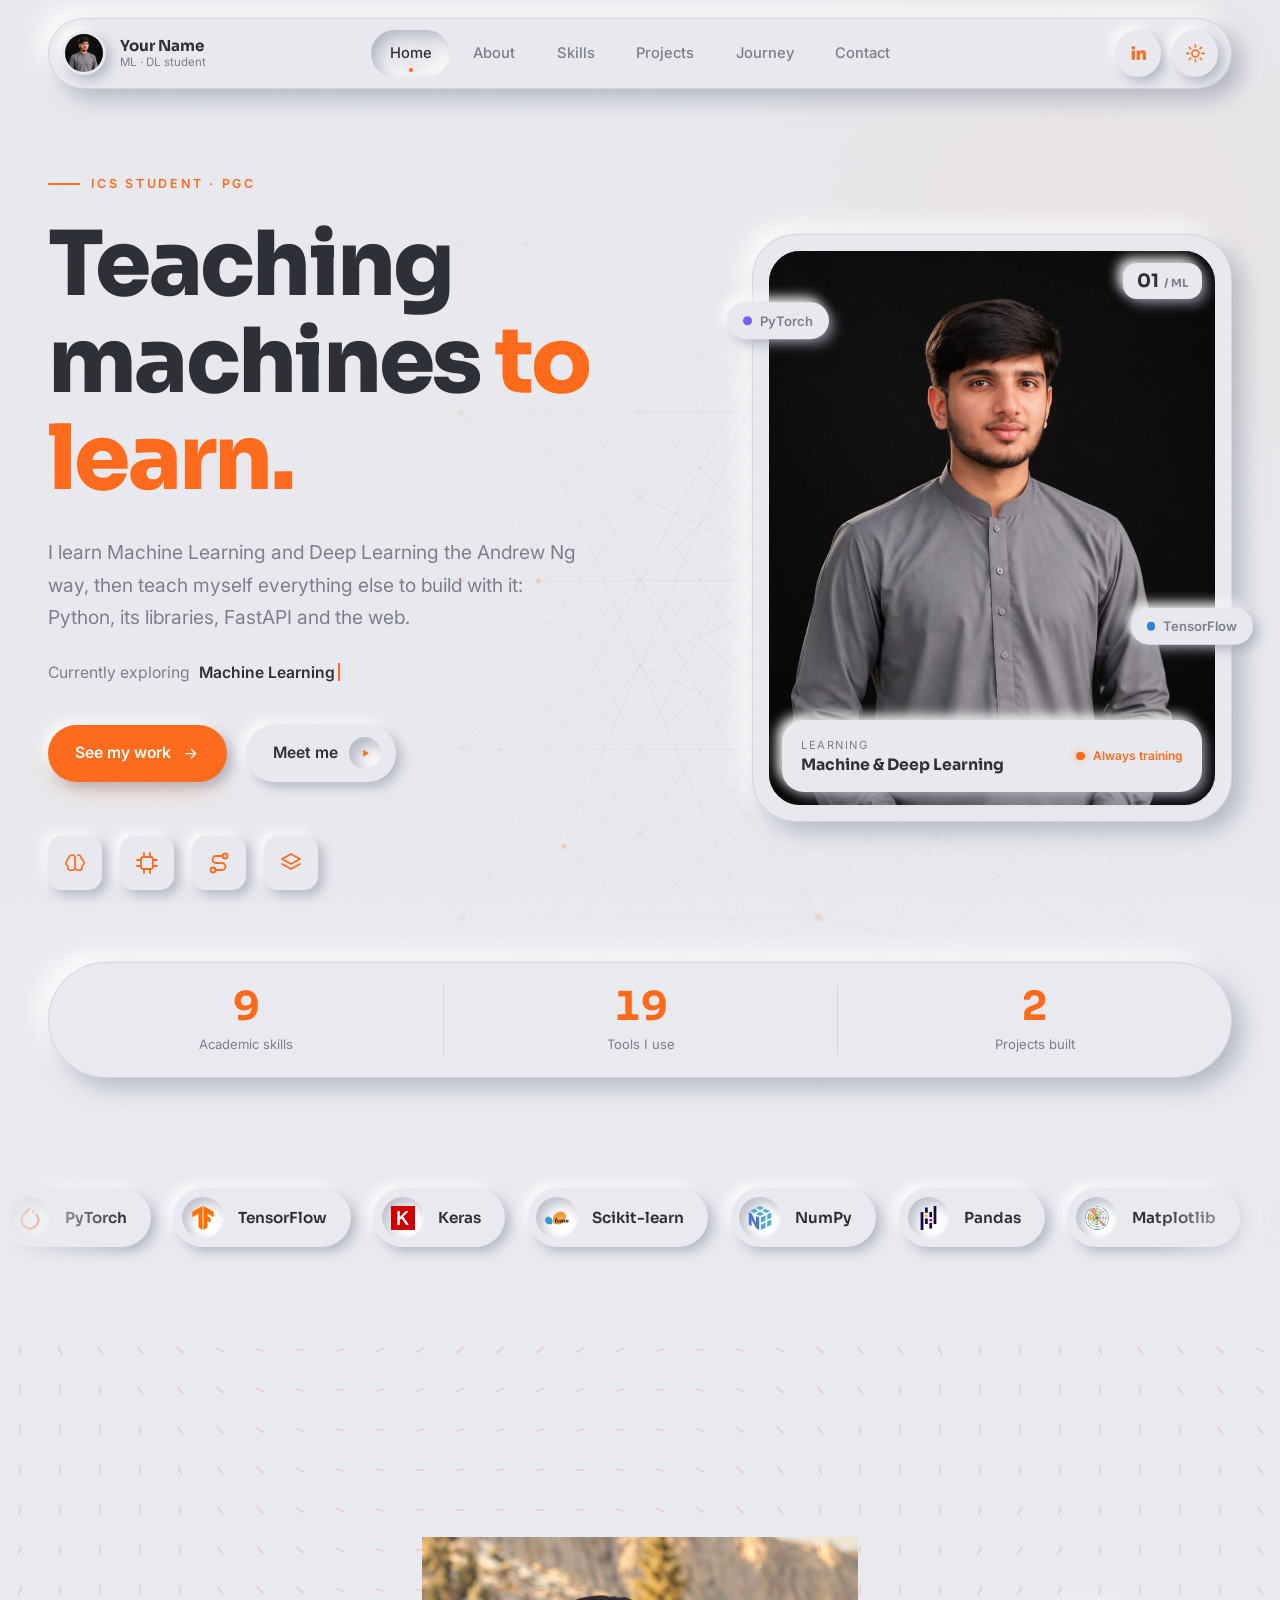
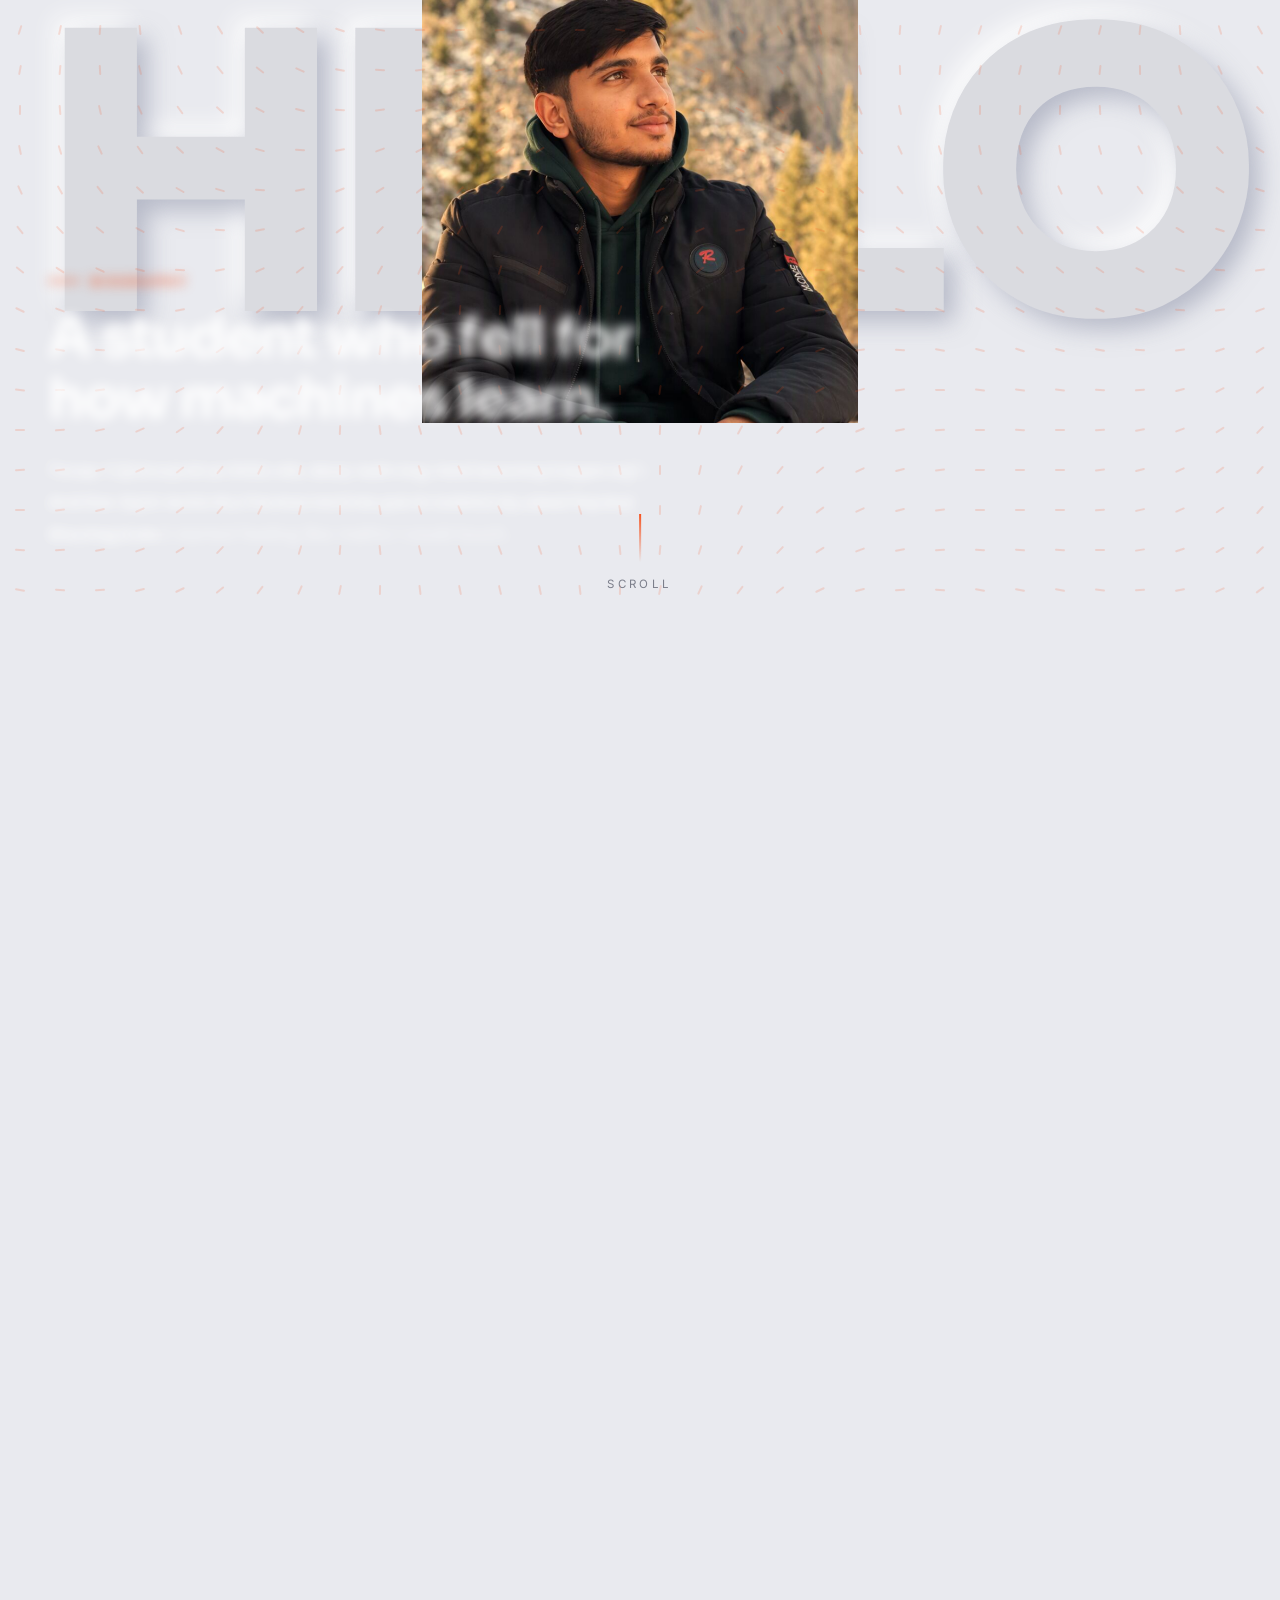
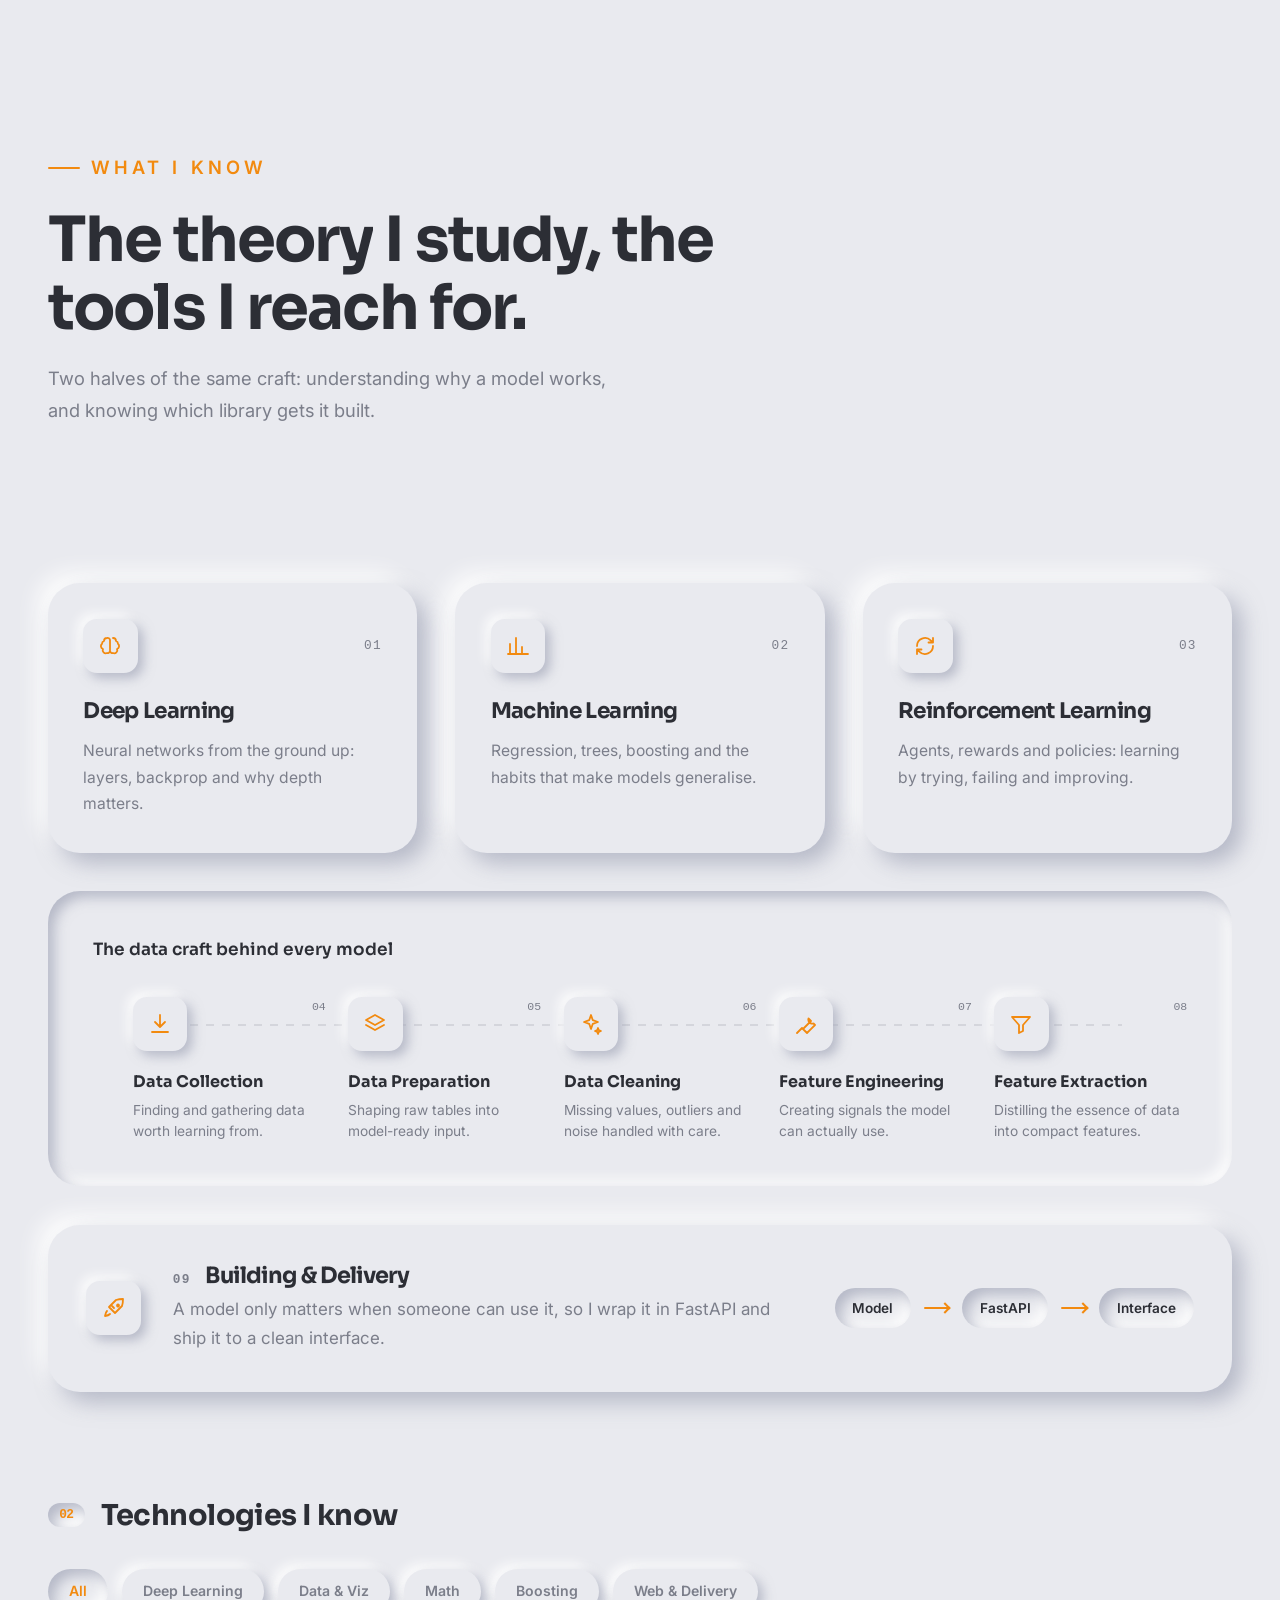
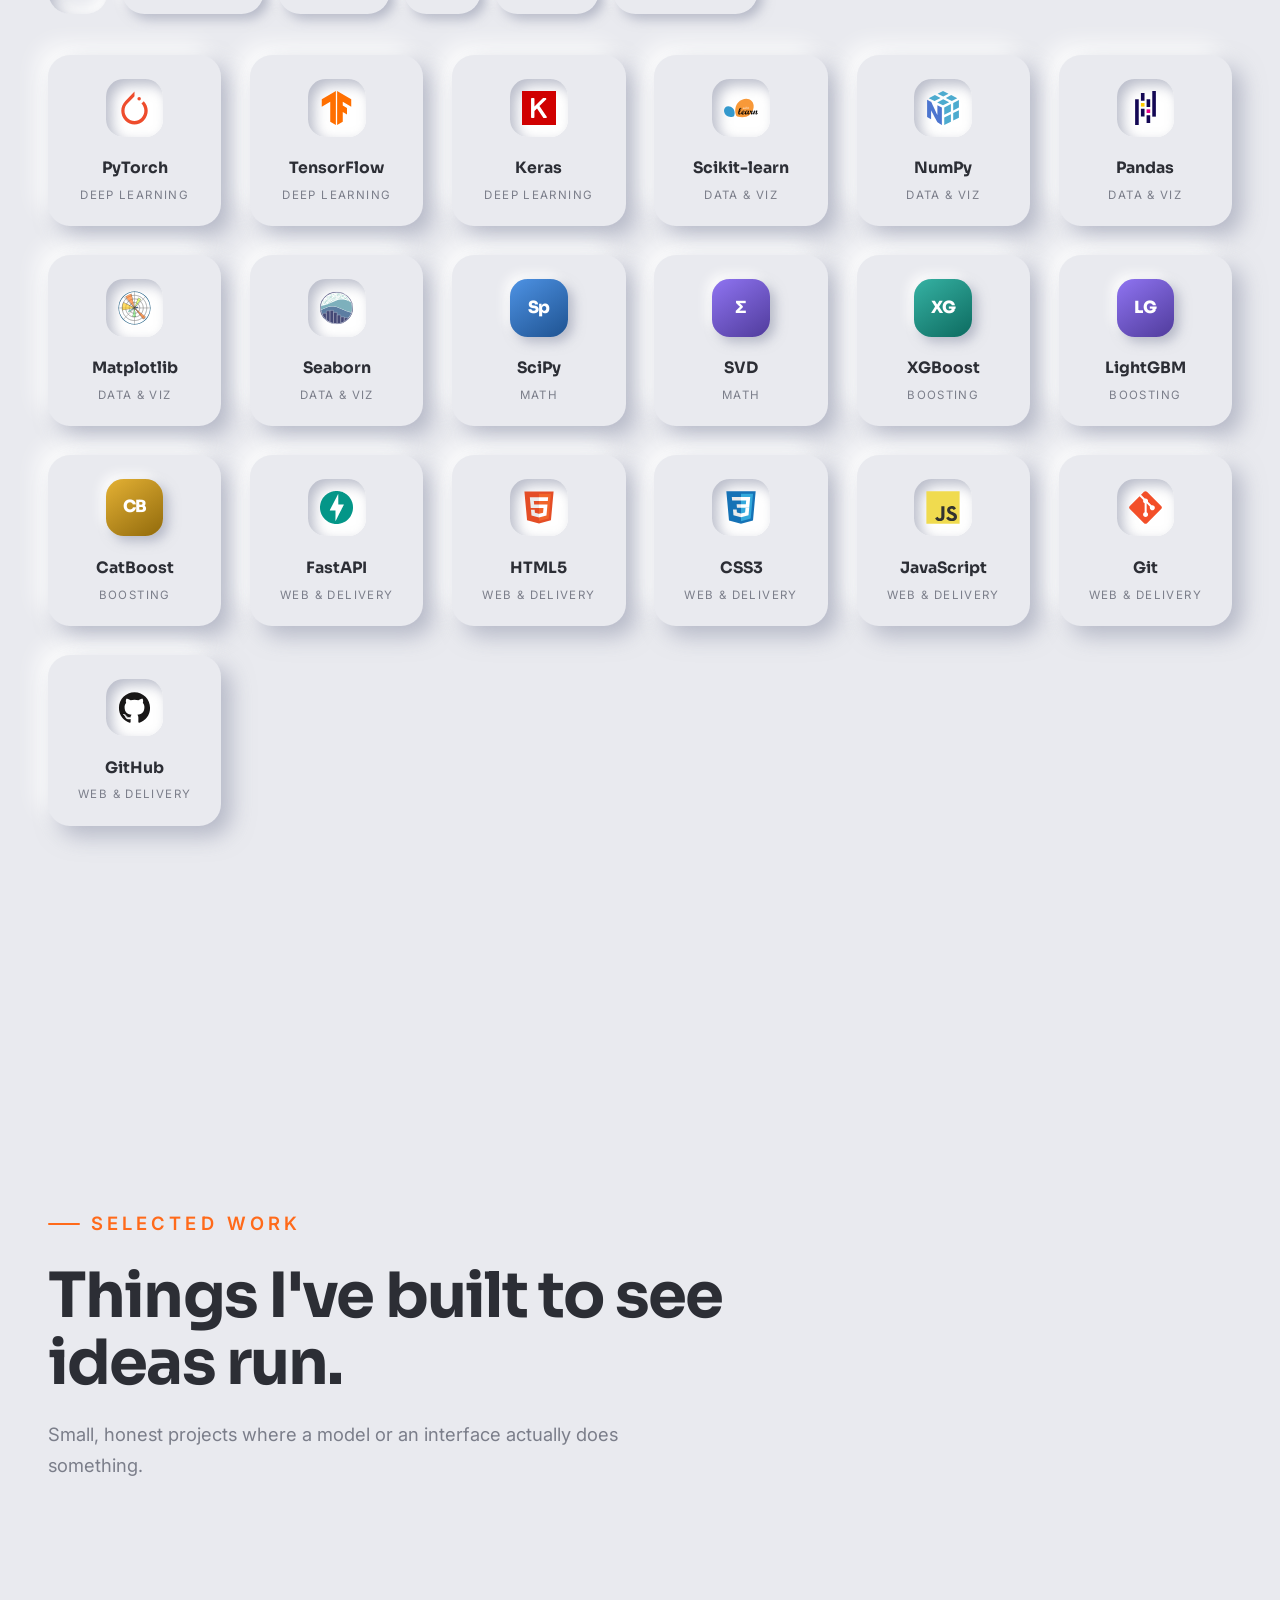
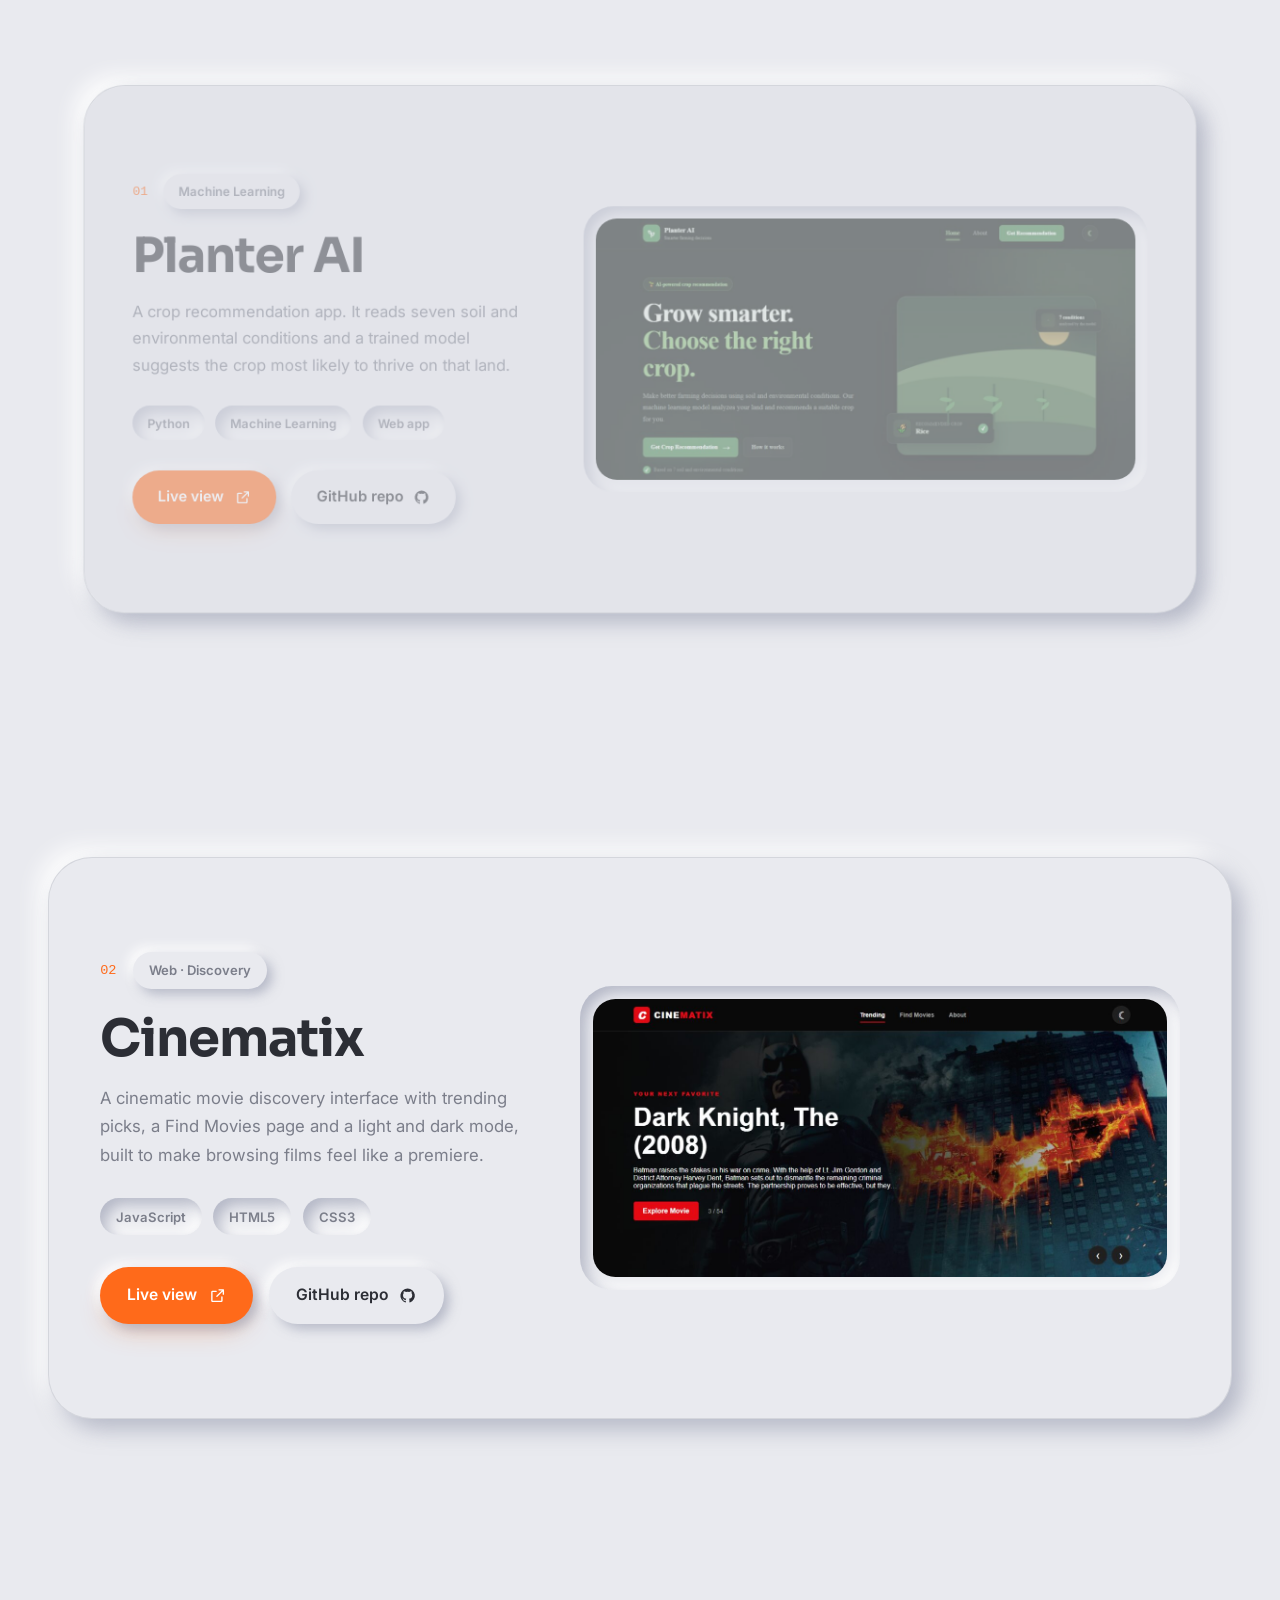
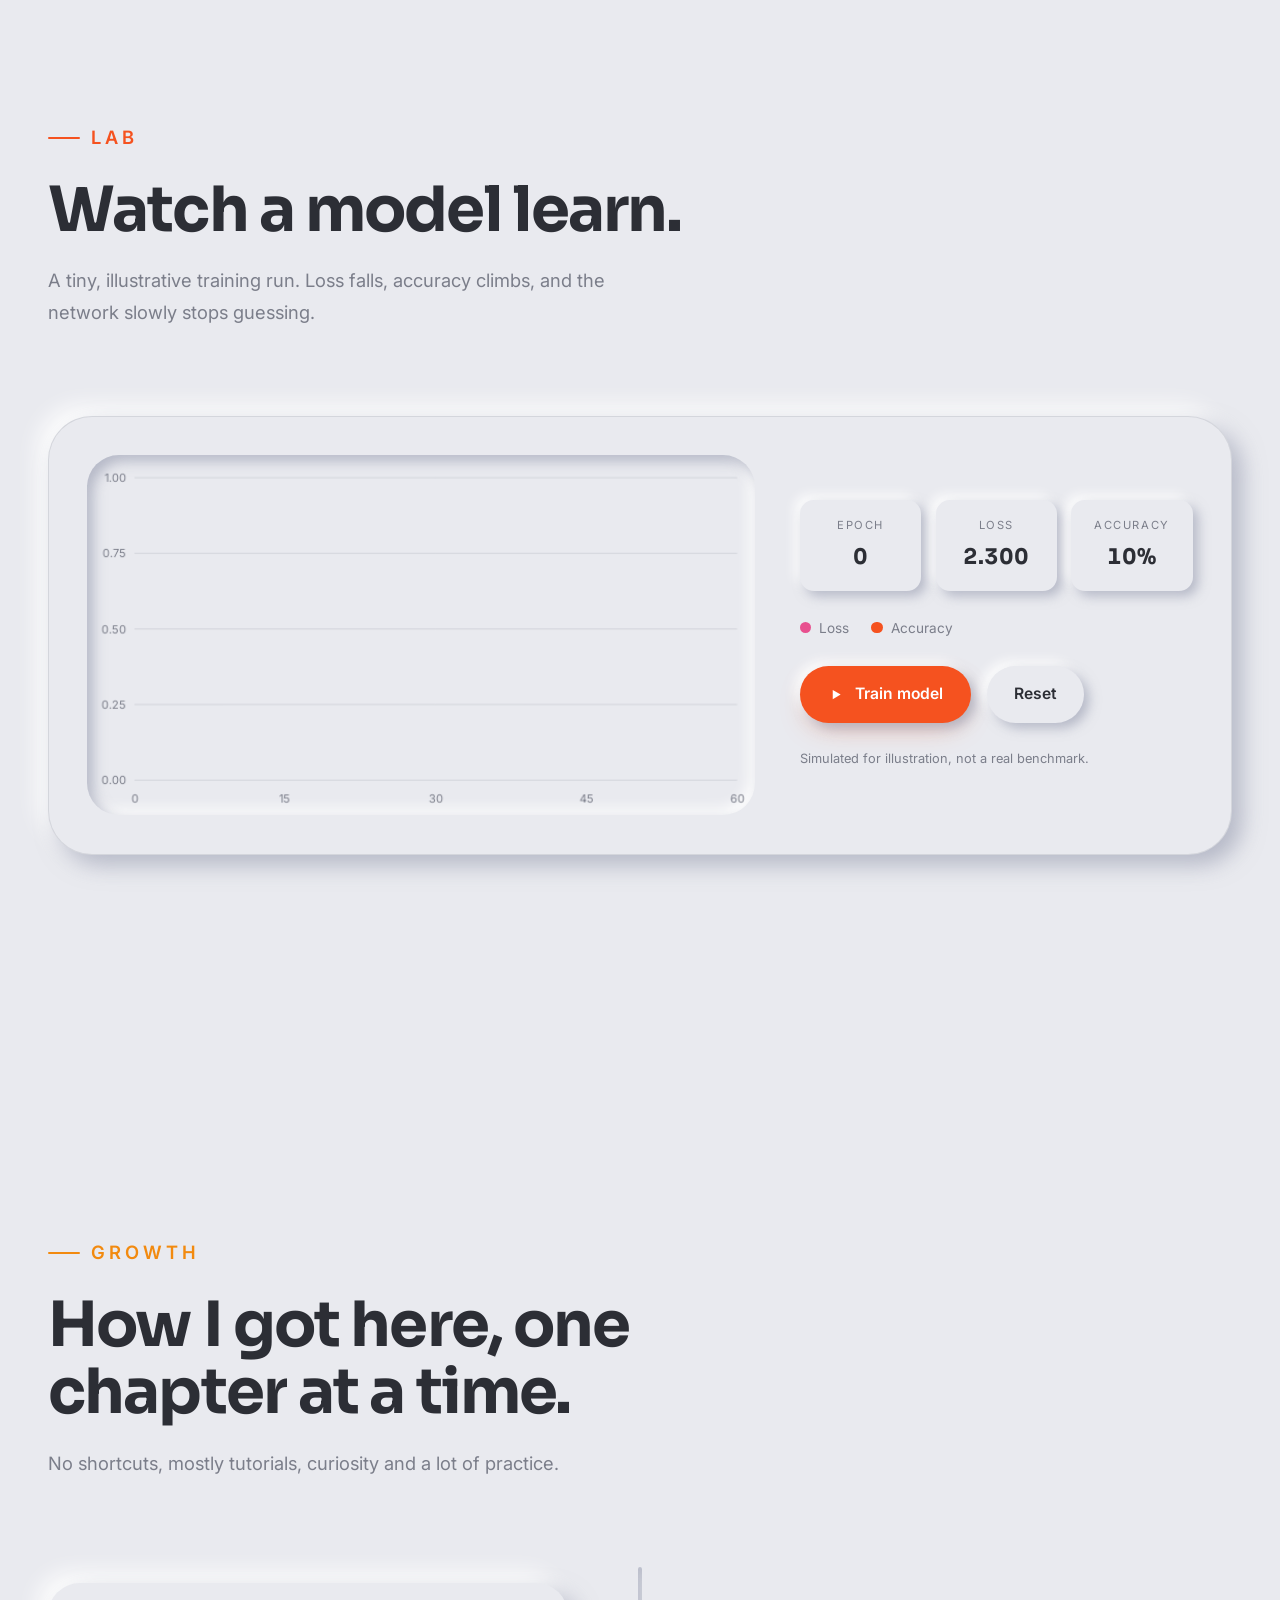
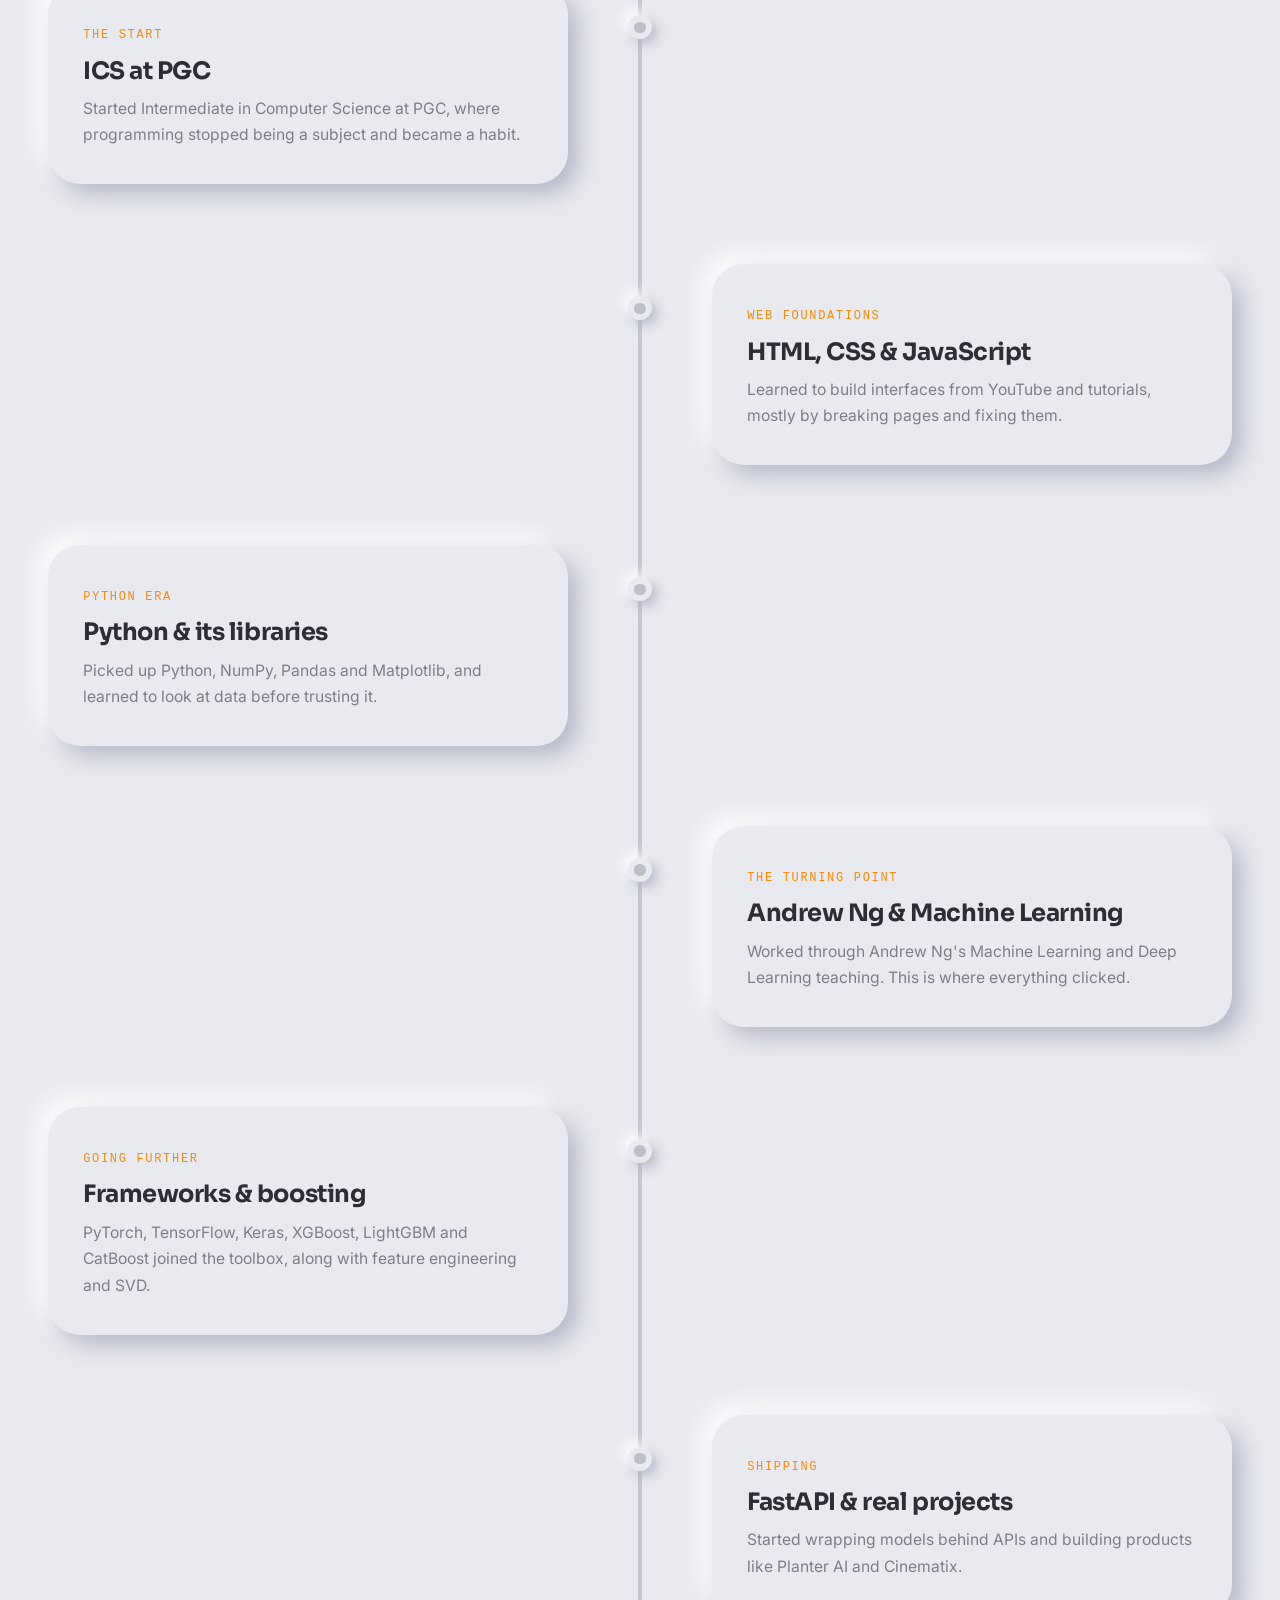
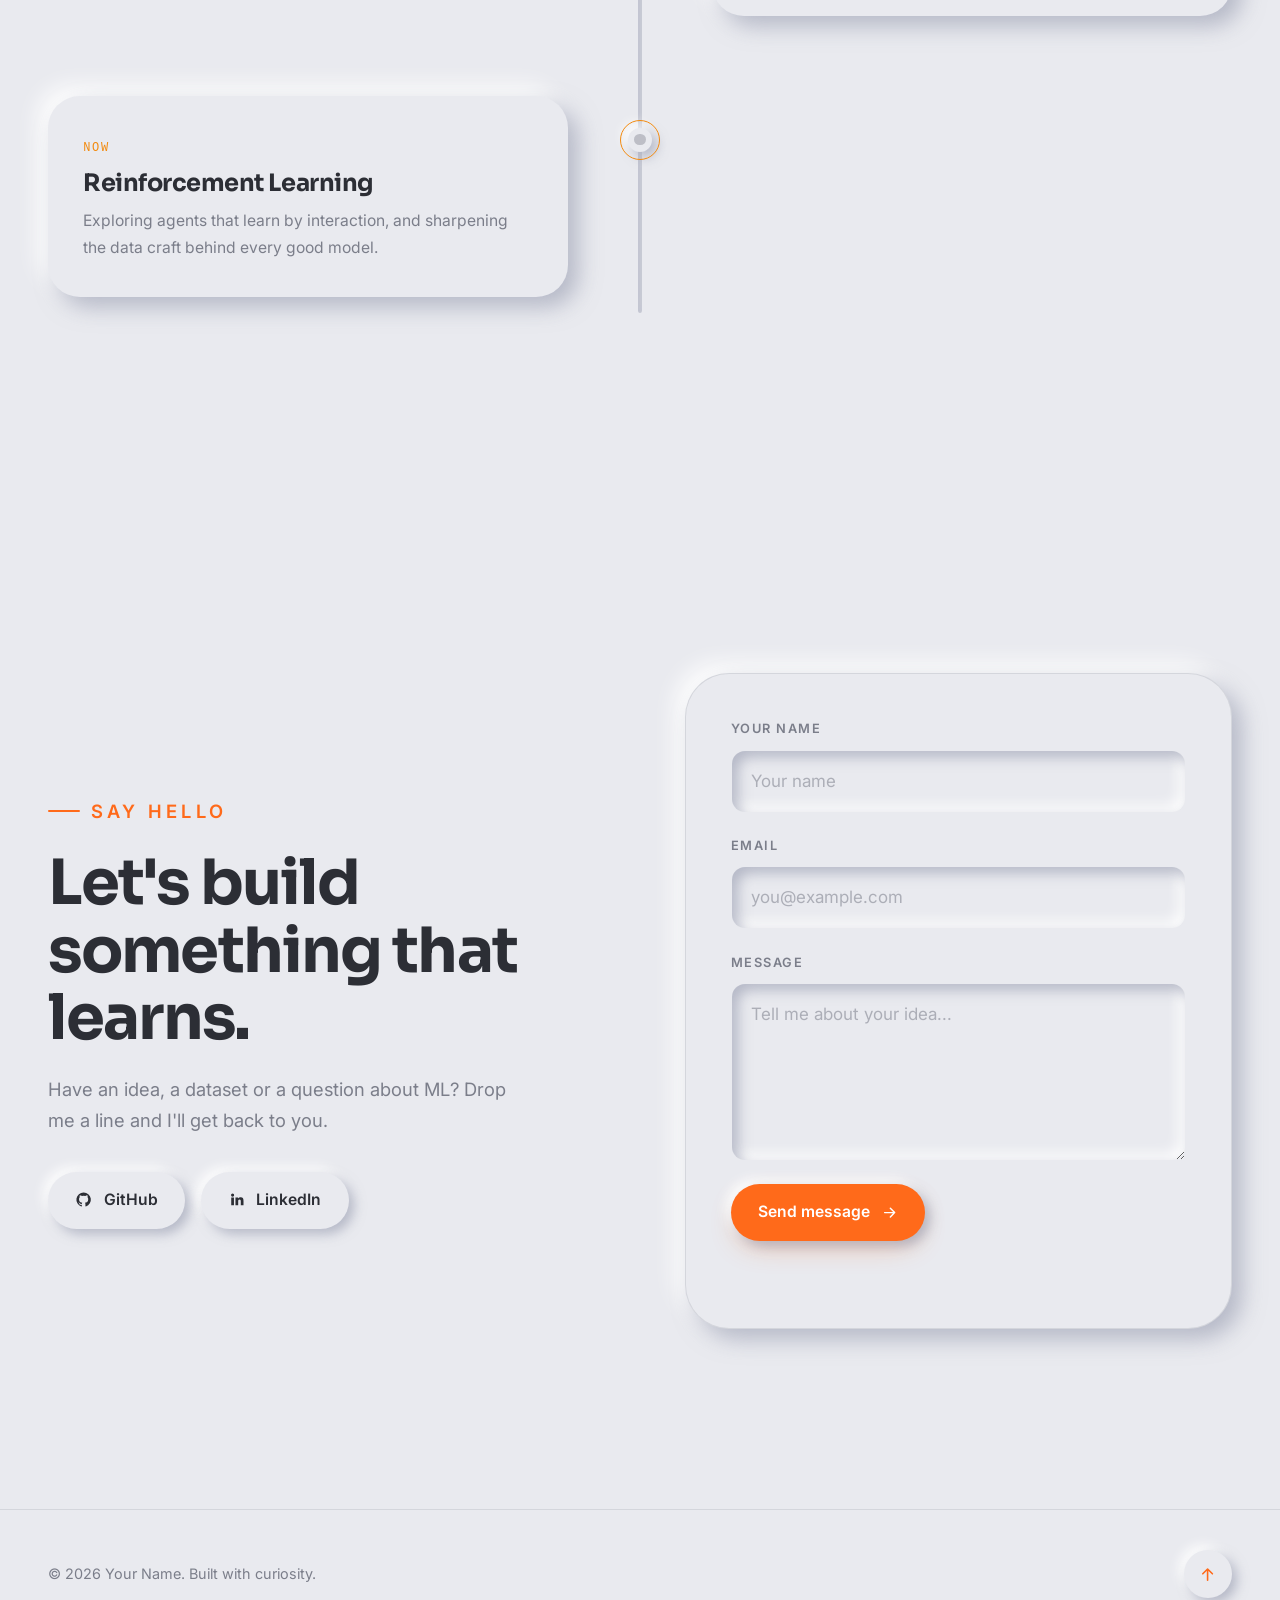
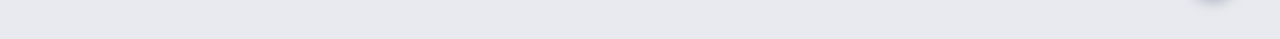
==== index.html @ dc86c4ec "pasting portfolio code in repo" ====
<!doctype html>
<html lang="en">
  <head>
    <meta charset="UTF-8" />
    <meta name="viewport" content="width=device-width, initial-scale=1.0" />
    <title>Machine Learning &amp; Deep Learning Student | Portfolio</title>
    <meta http-equiv="refresh" content="0; url=./home.html" />
  </head>
  <body>
    <script>location.replace('./home.html')</script>
  </body>
</html>
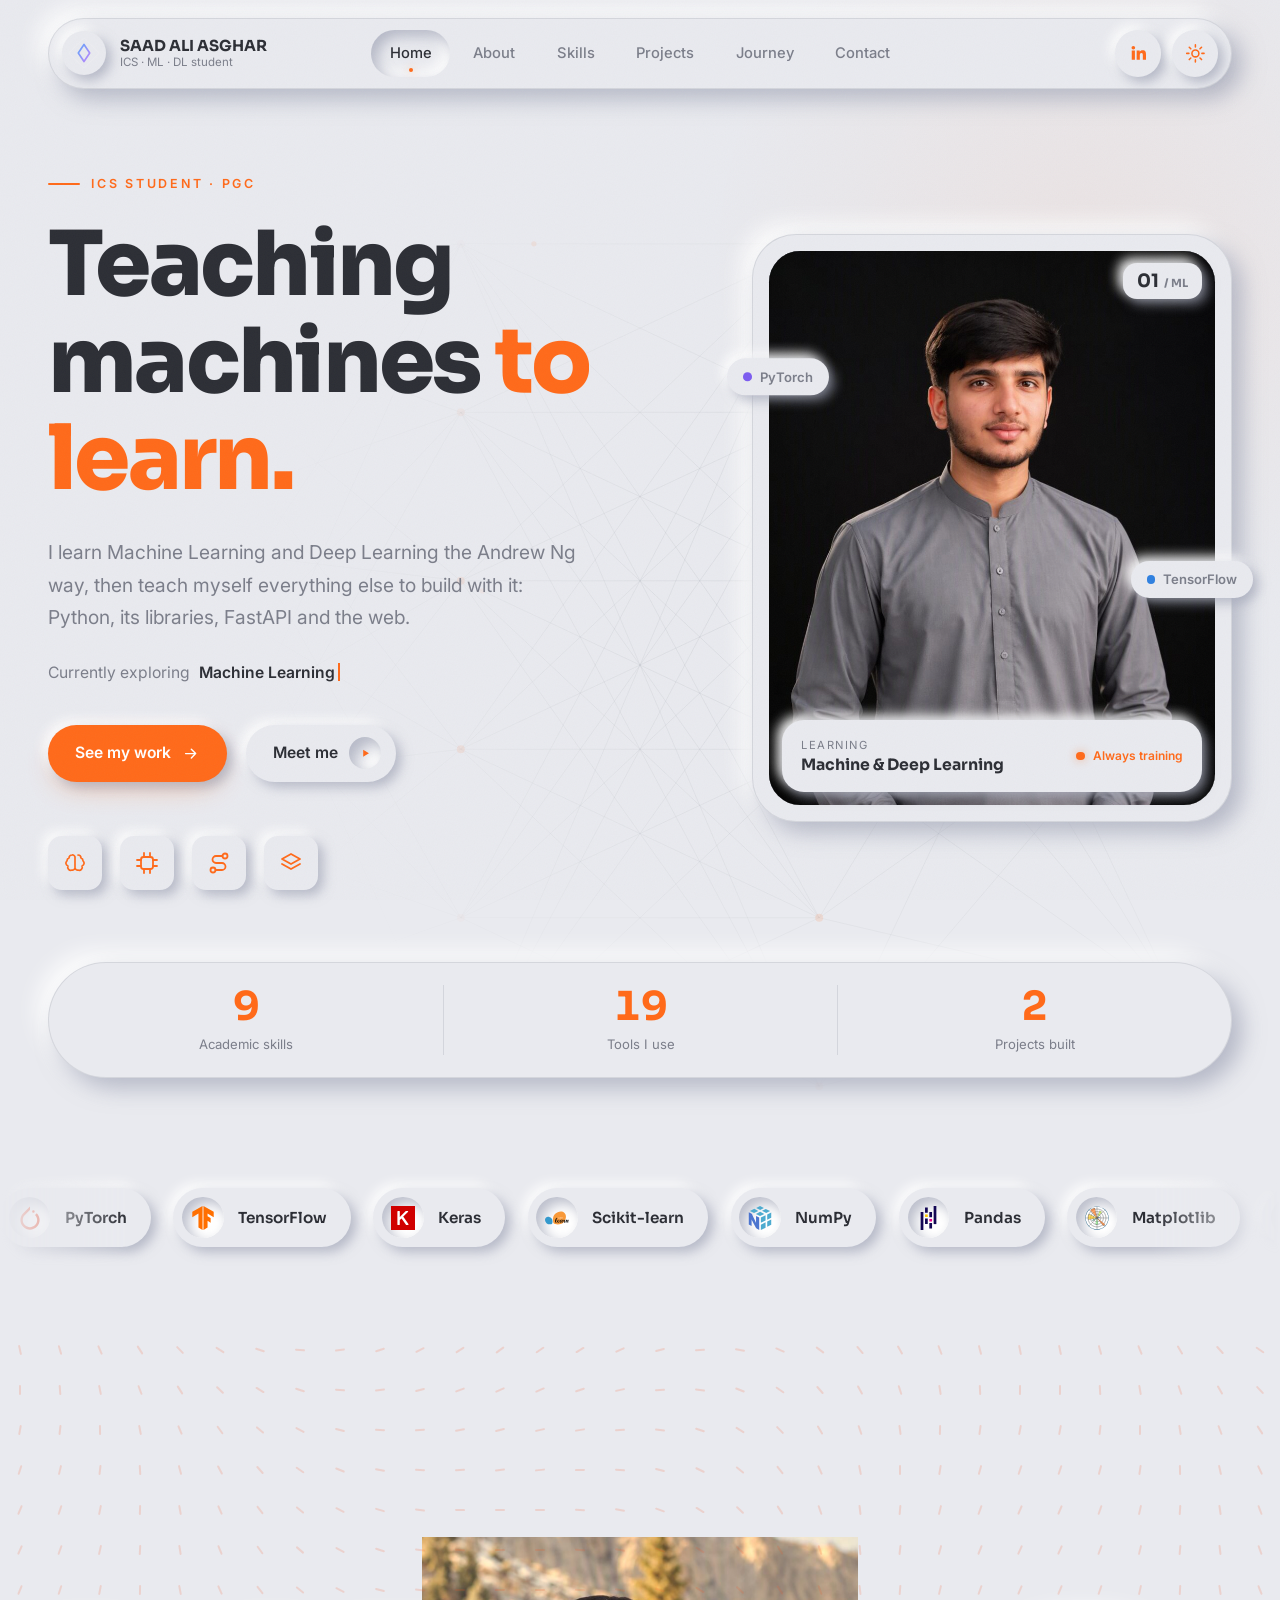
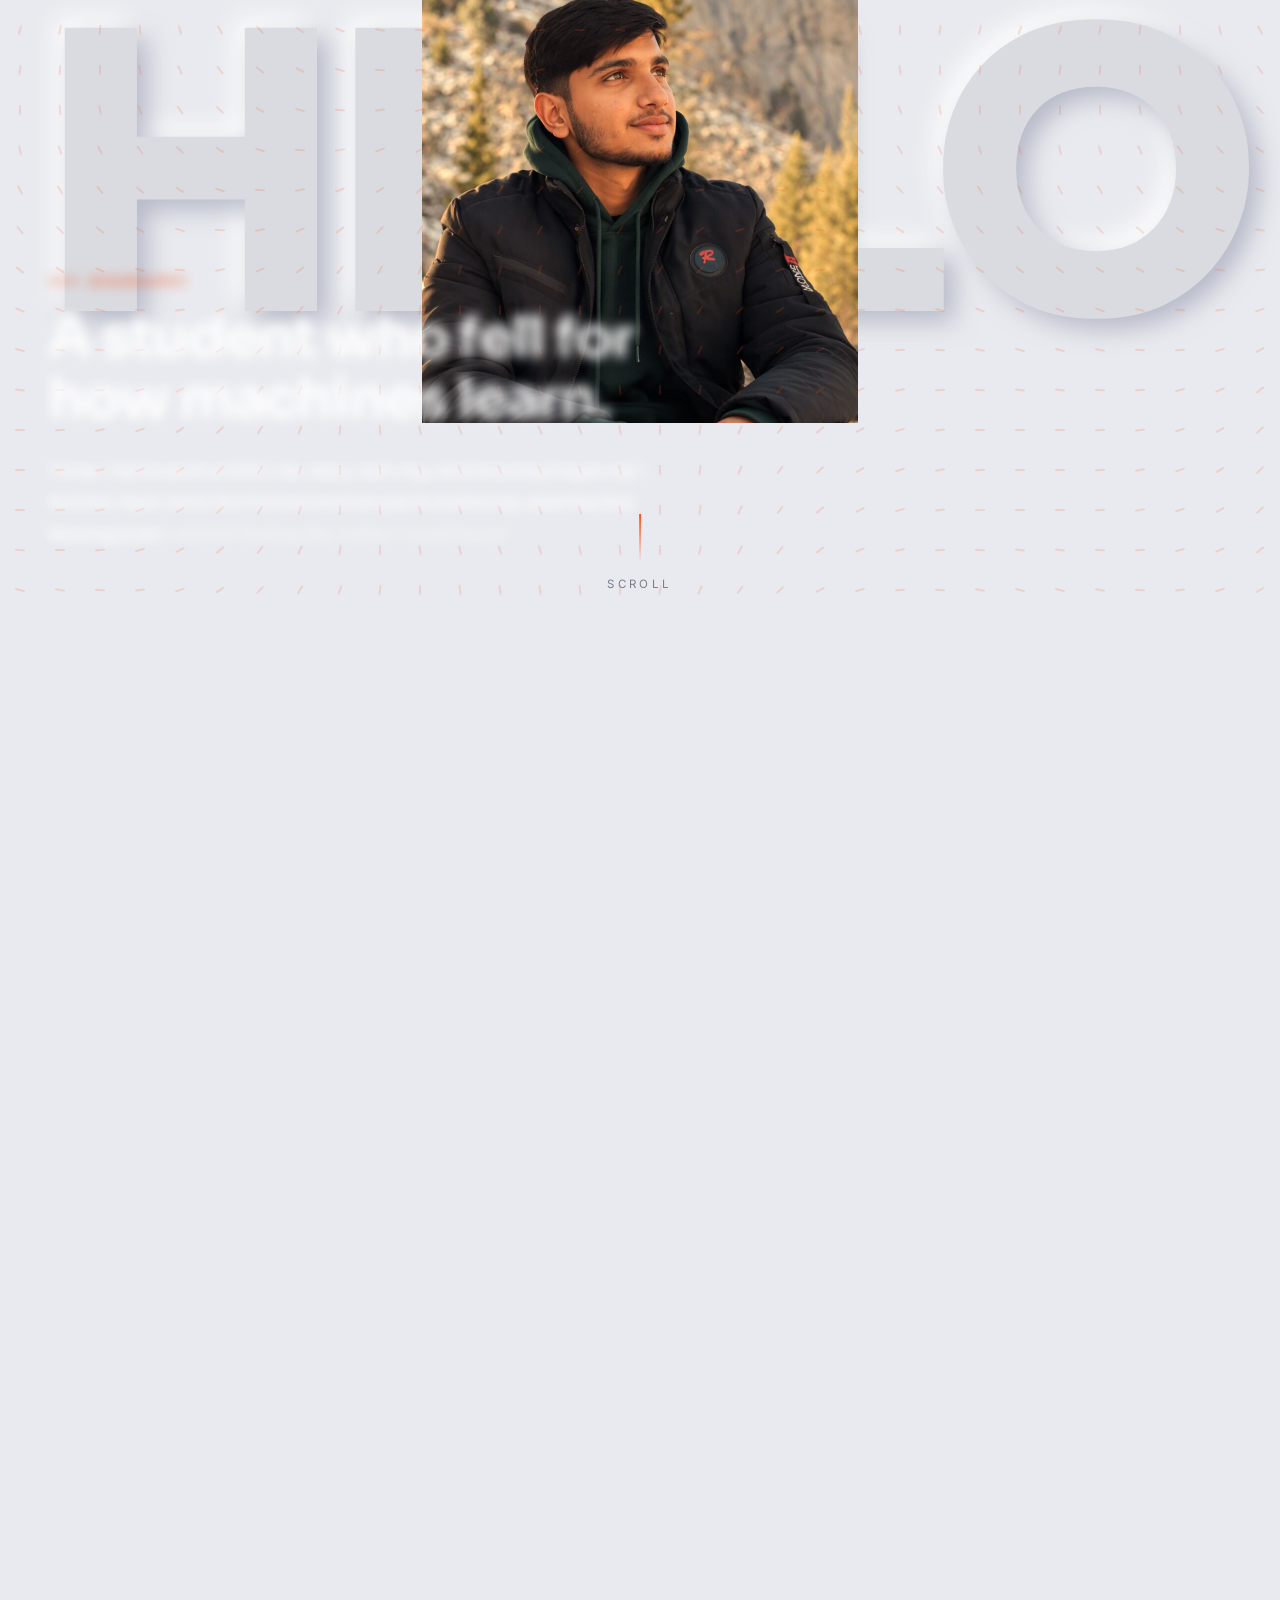
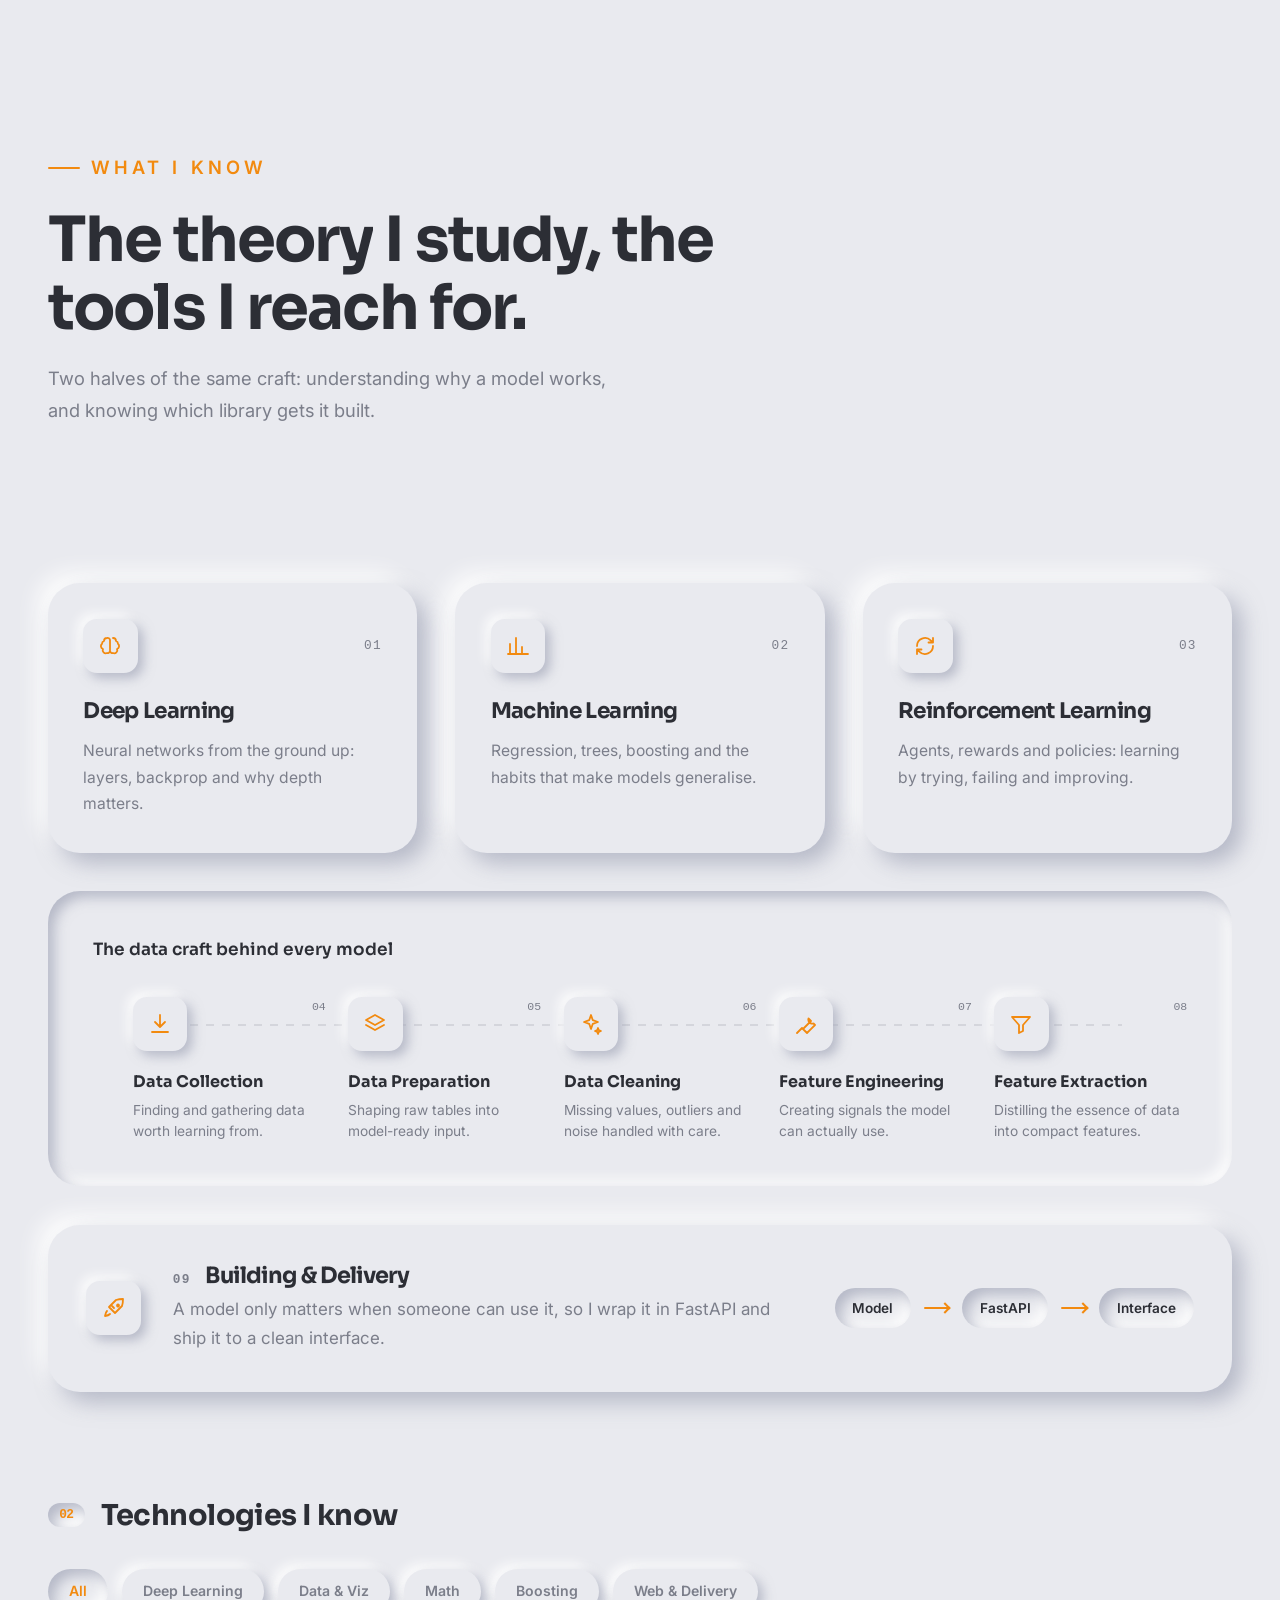
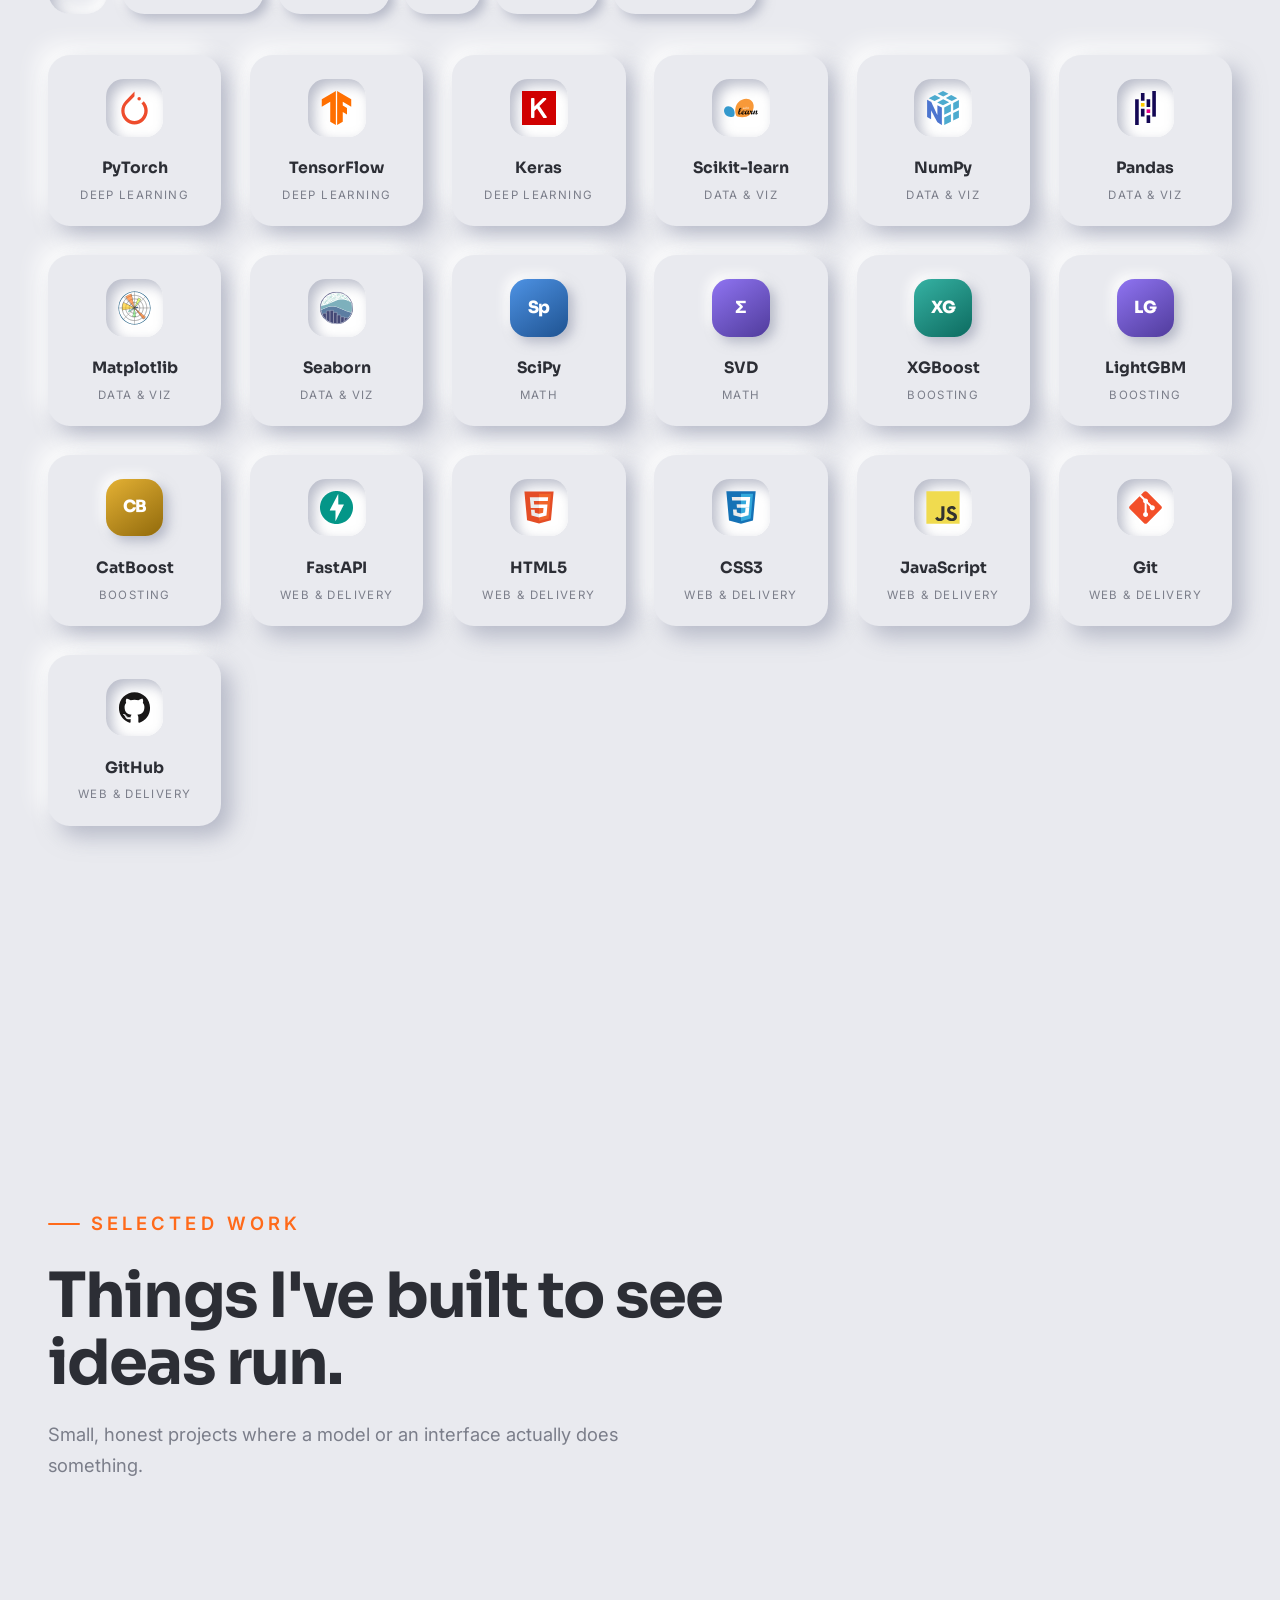
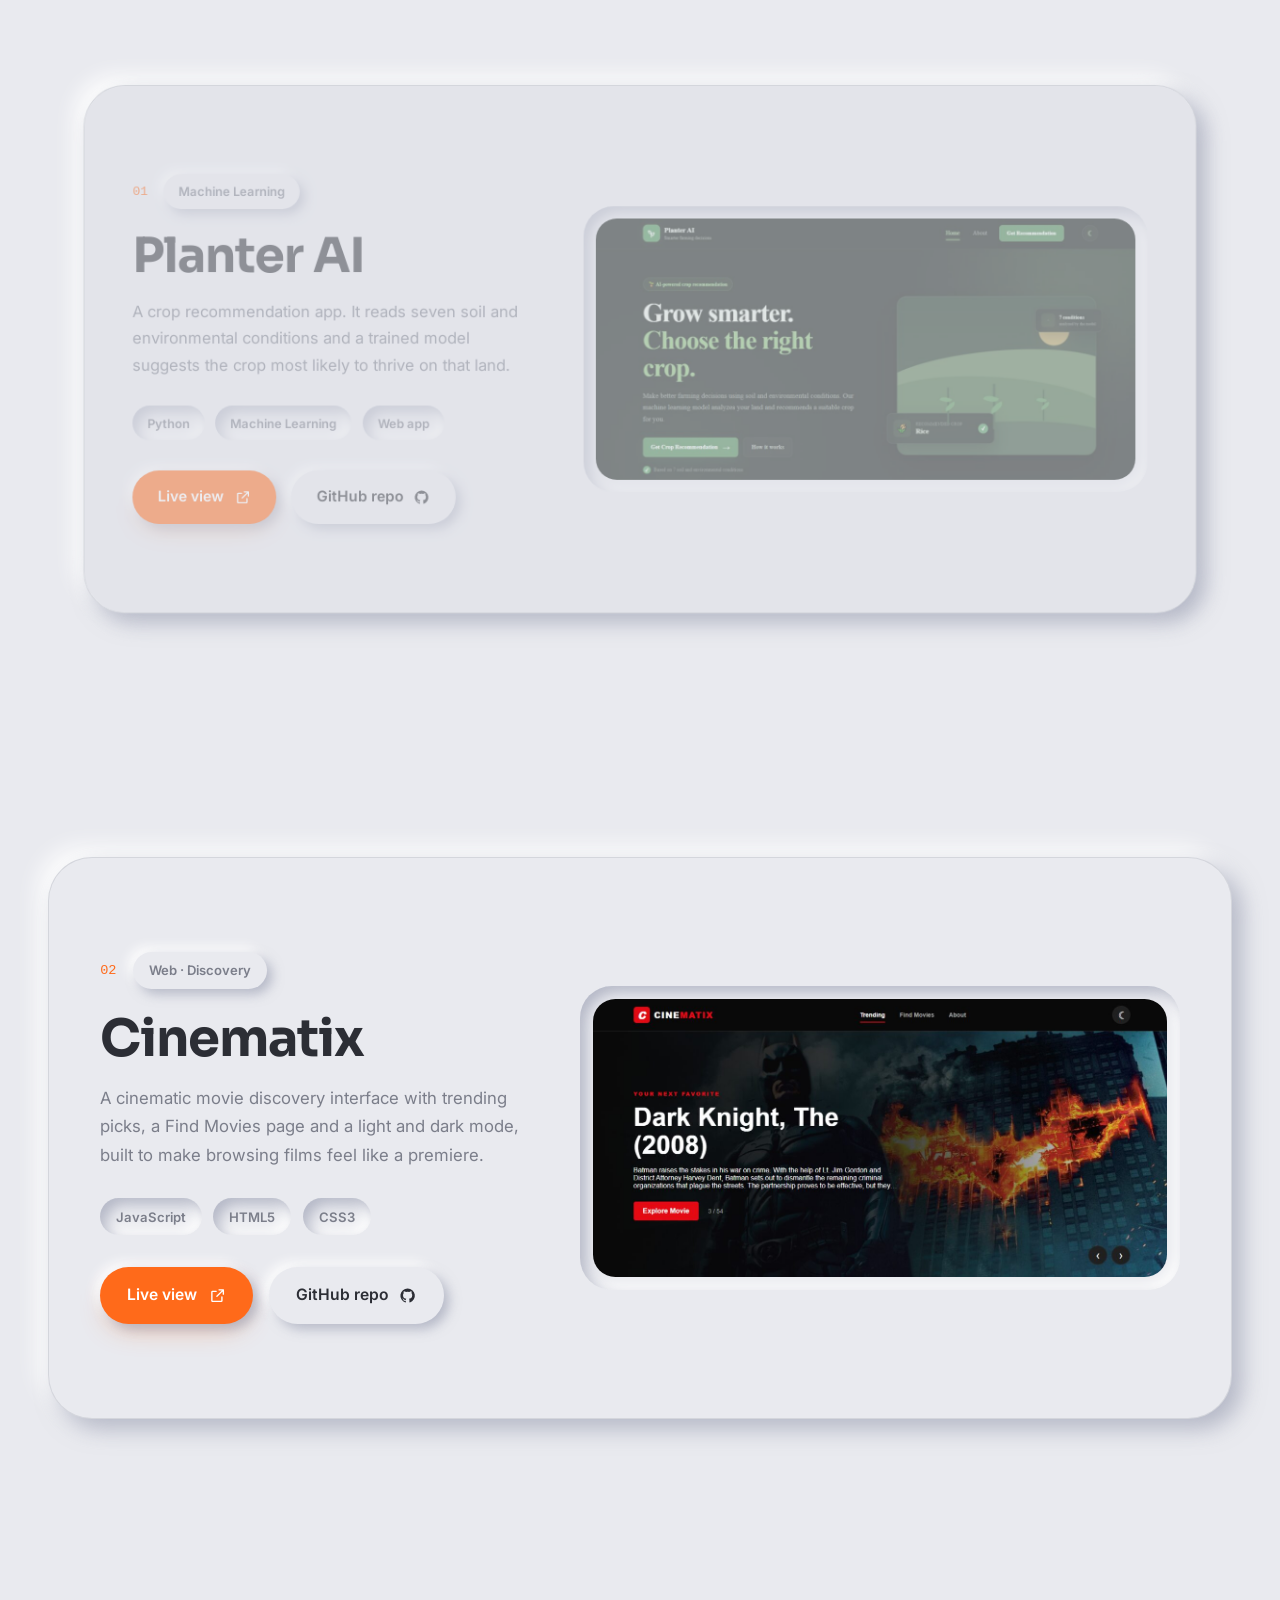
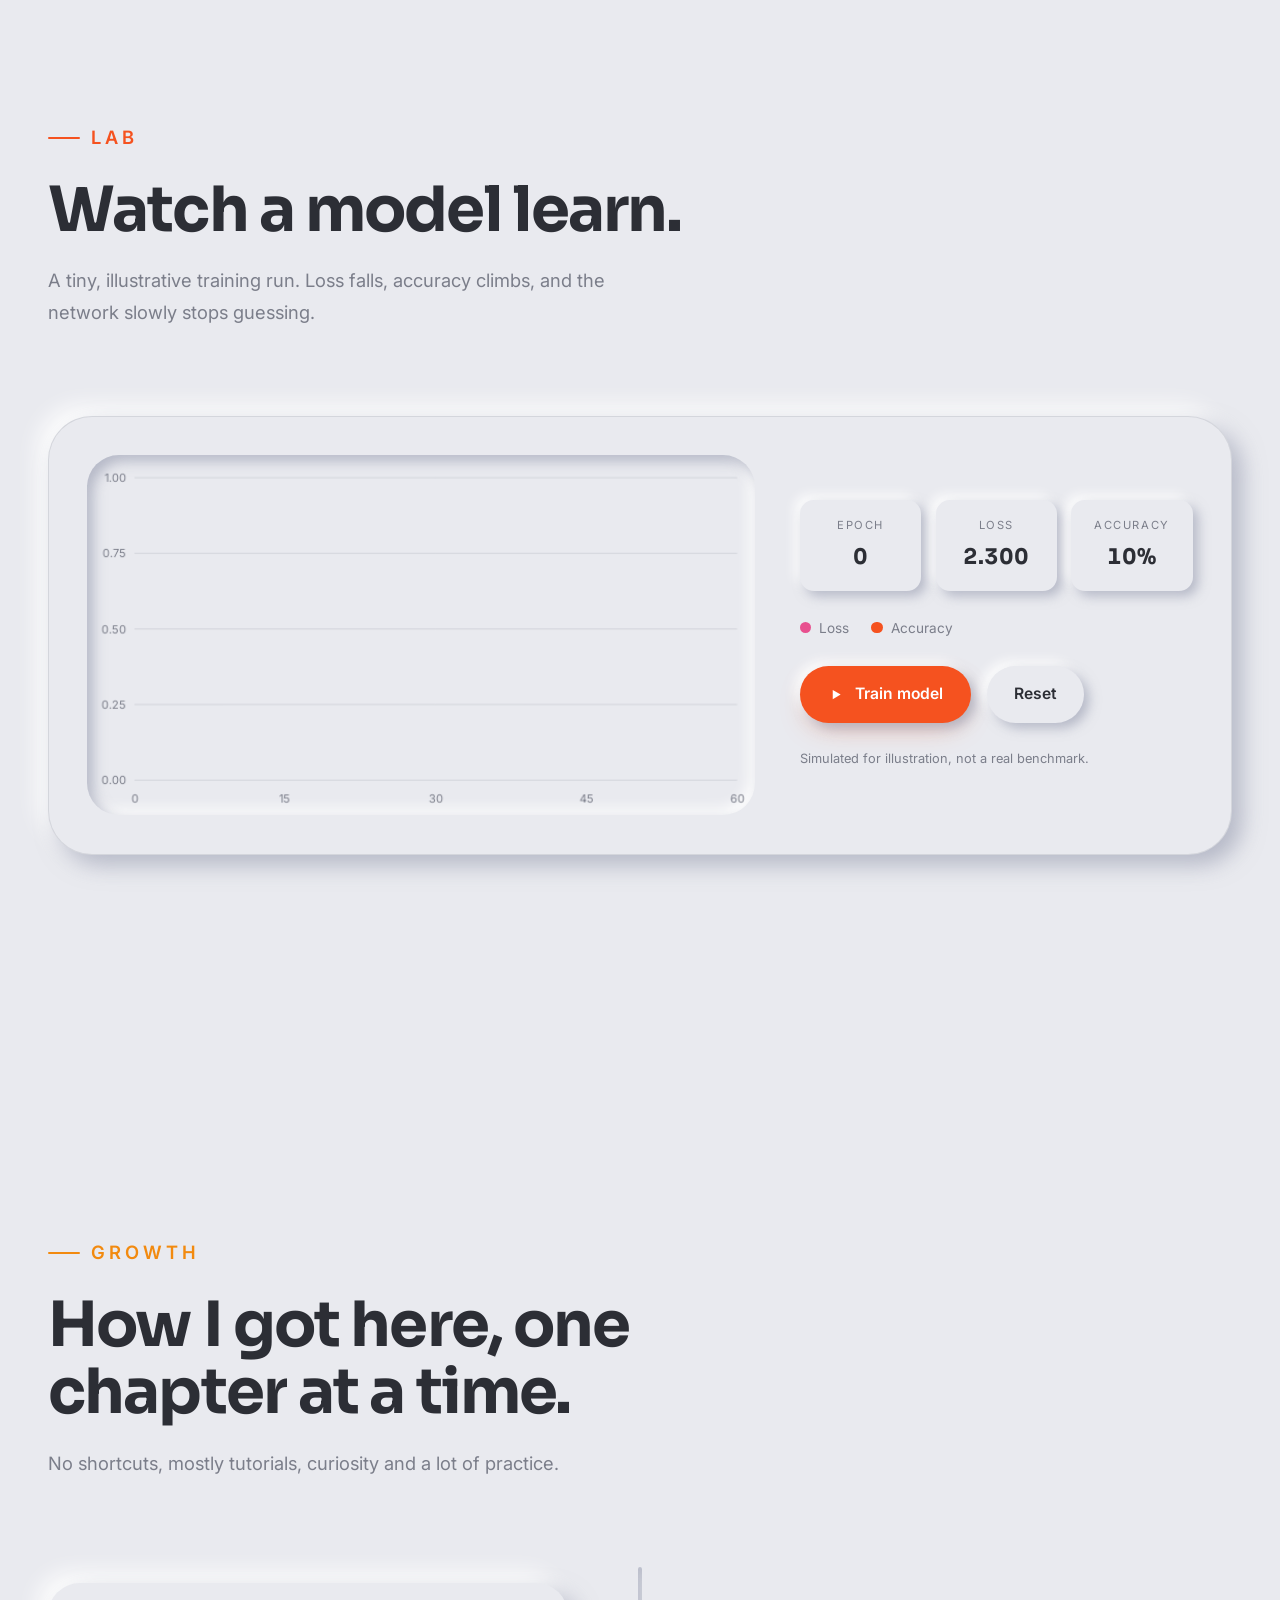
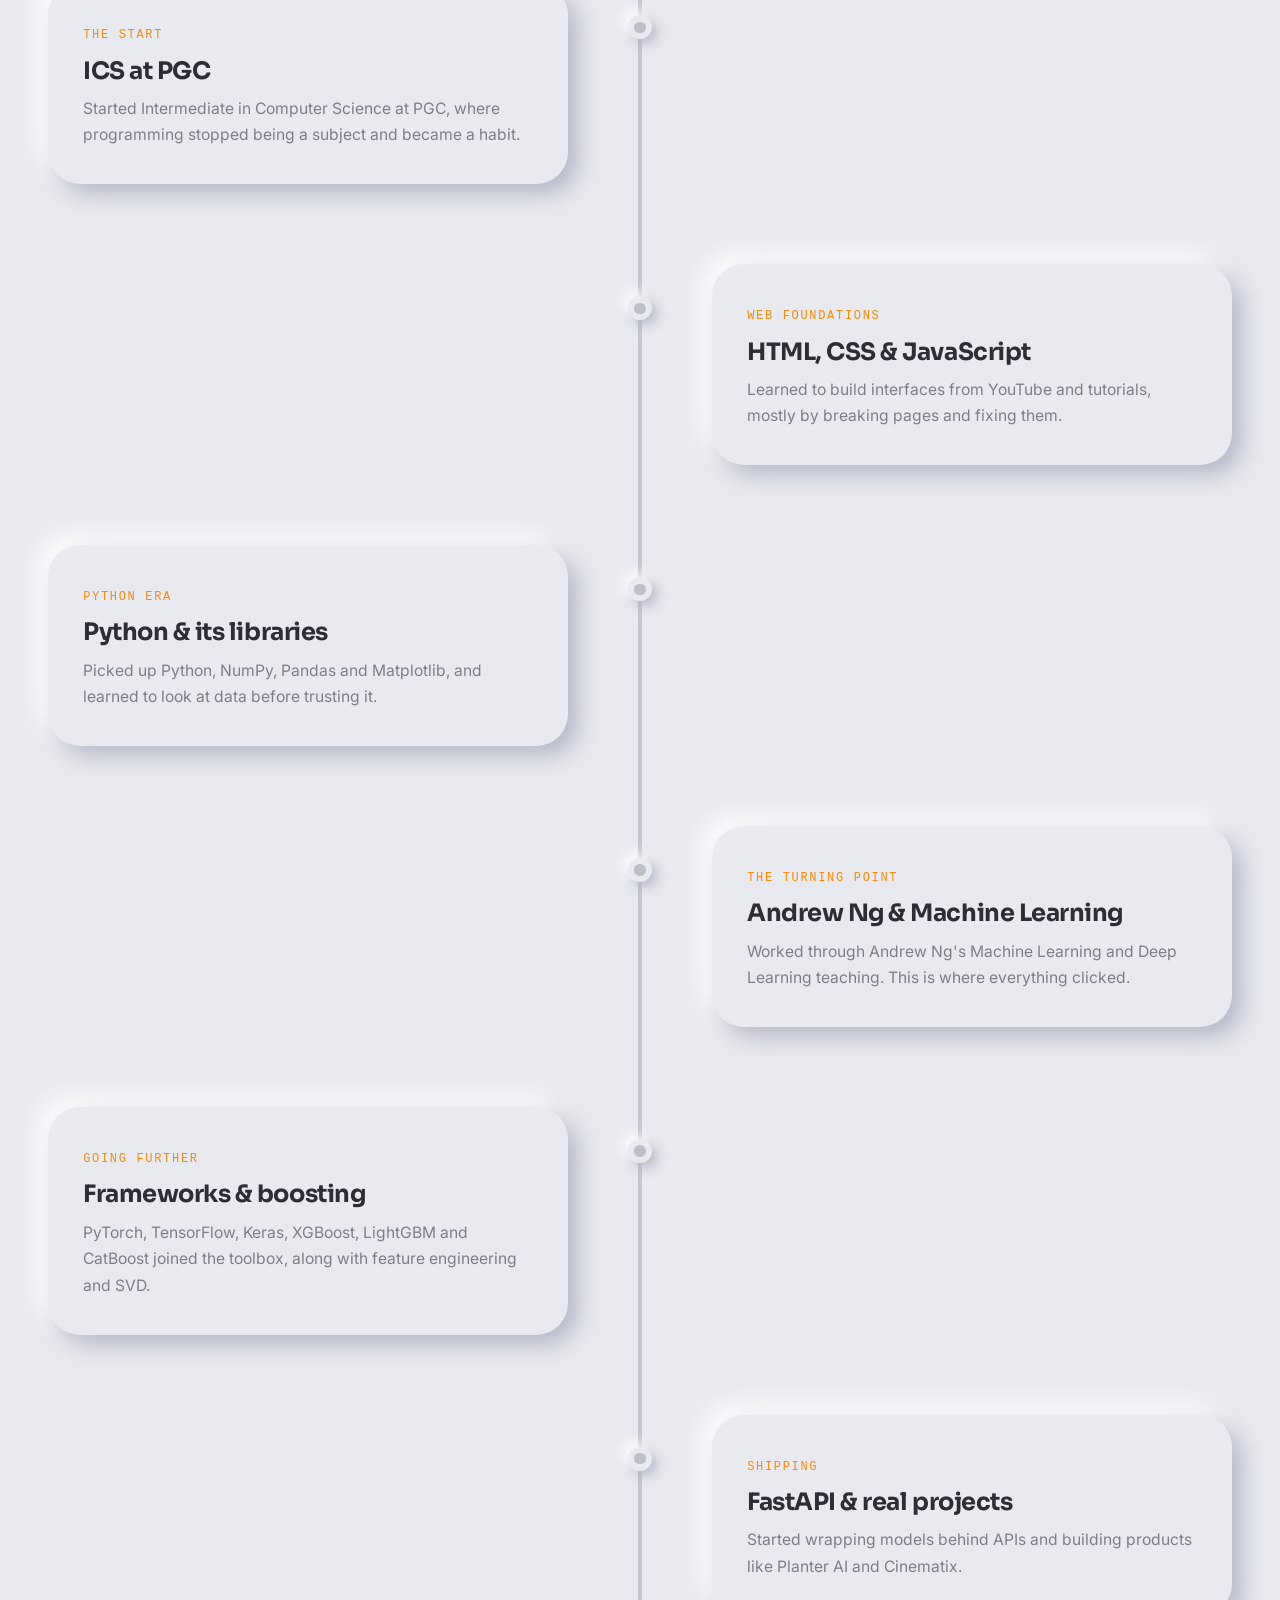
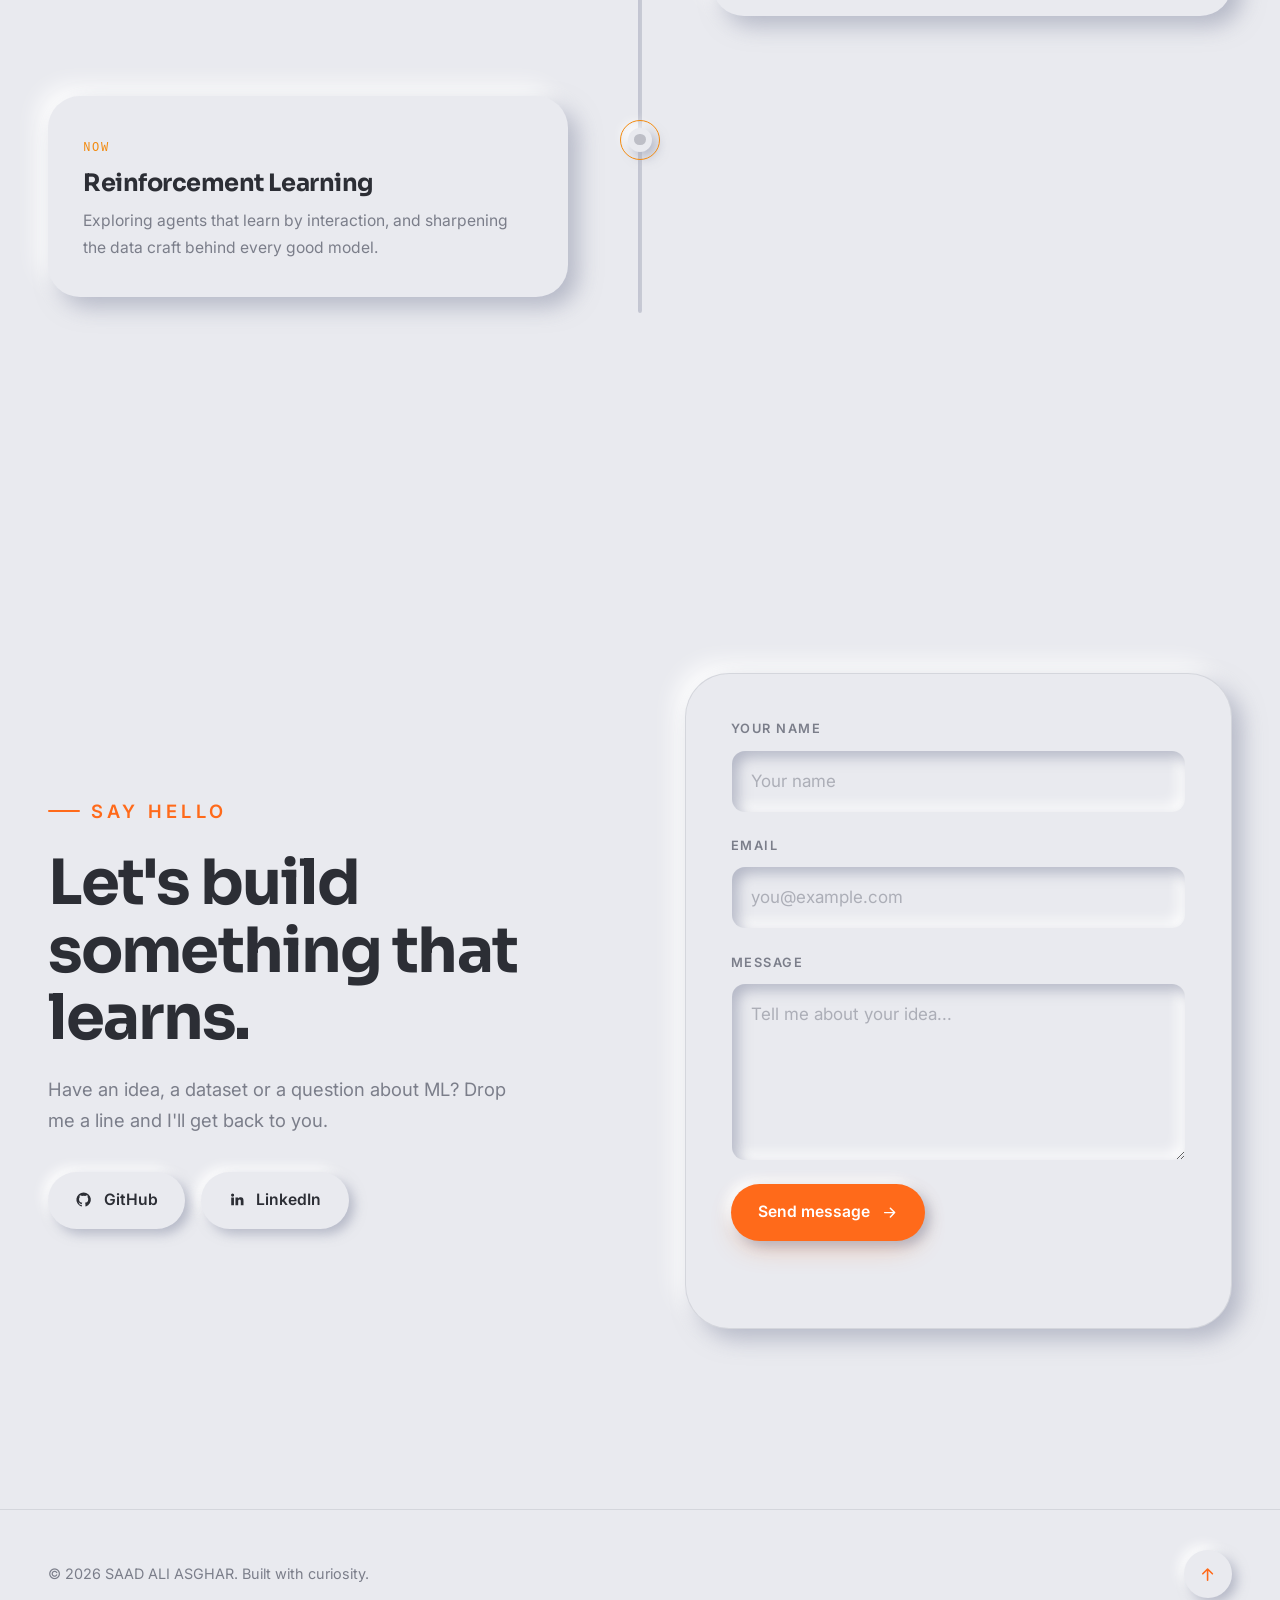
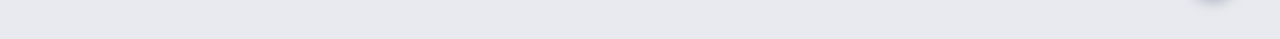
==== commit 9965d96c: "updated contact.js for form submission" ====
--- a/index.html
+++ b/index.html
@@ -3,7 +3,7 @@
   <head>
     <meta charset="UTF-8" />
     <meta name="viewport" content="width=device-width, initial-scale=1.0" />
-    <title>Machine Learning &amp; Deep Learning Student | Portfolio</title>
+    <title>Saad Ali Asghar</title>
     <meta http-equiv="refresh" content="0; url=./home.html" />
   </head>
   <body>
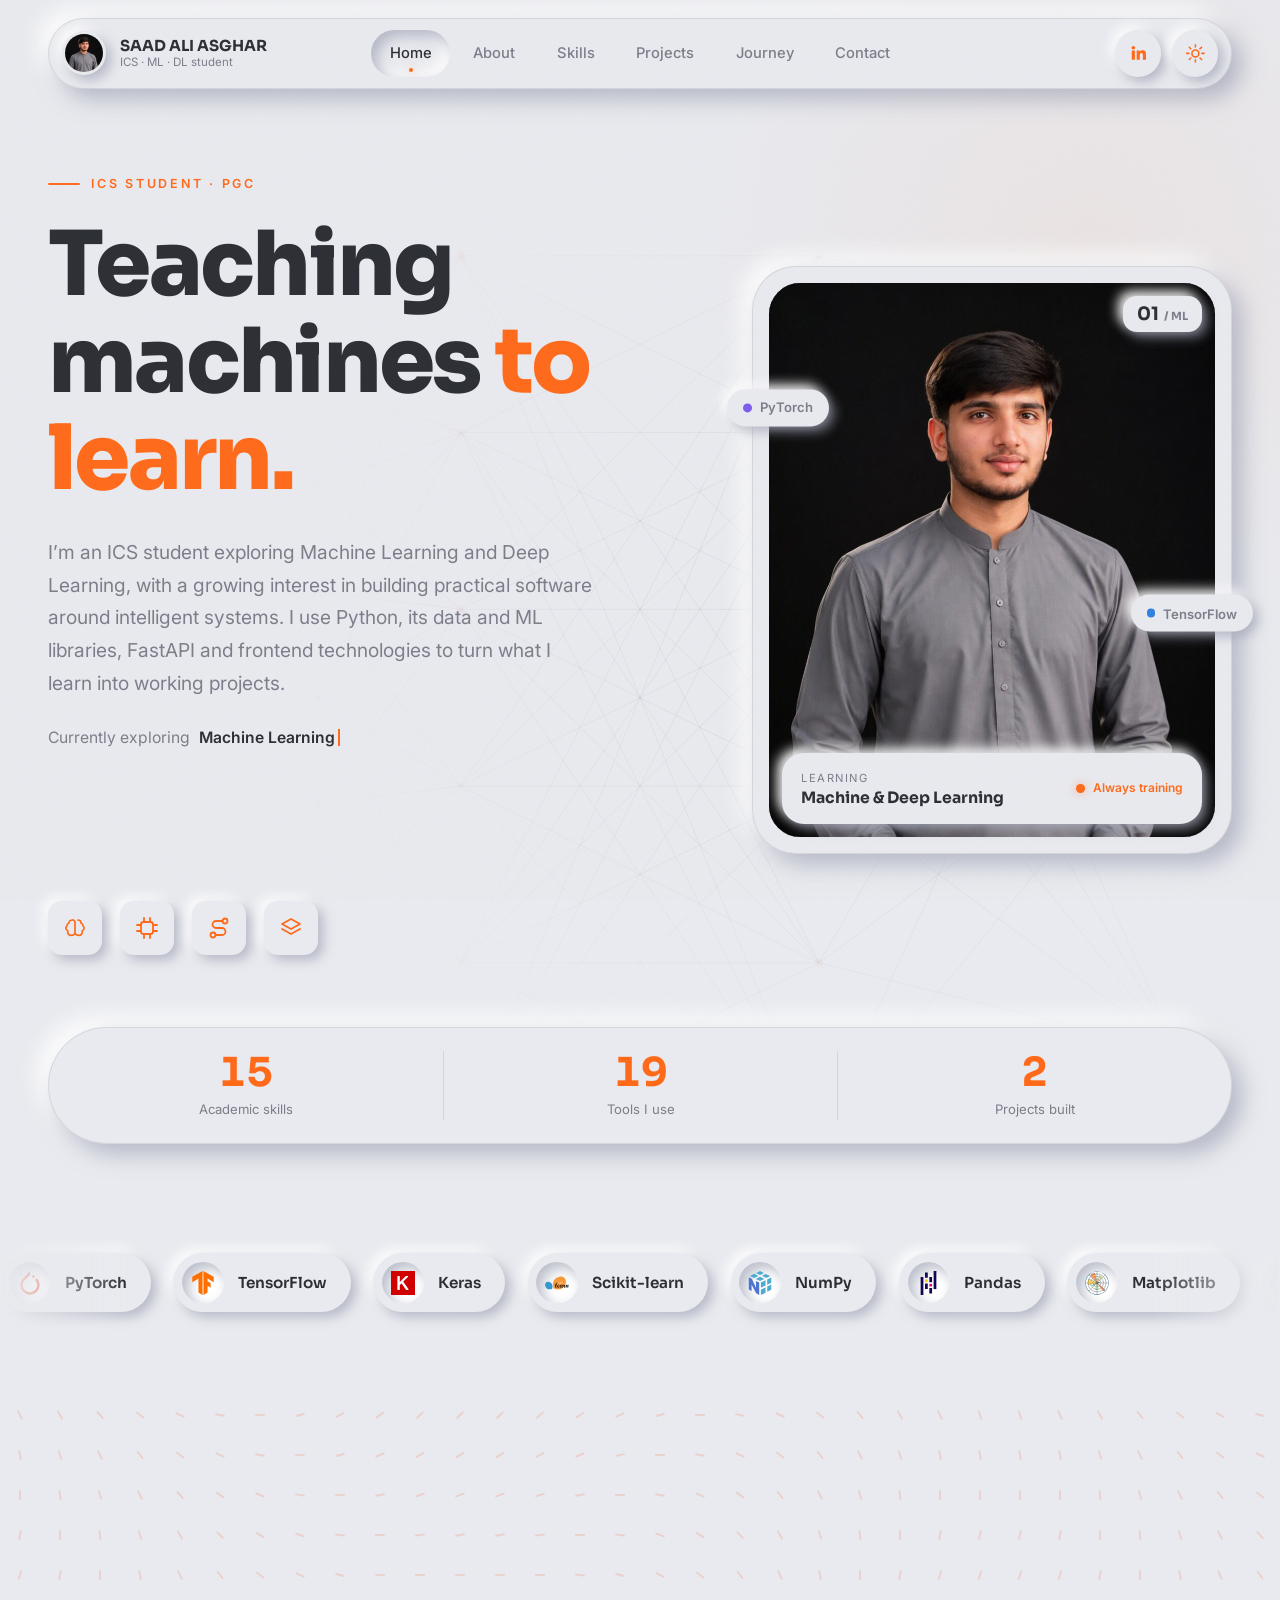
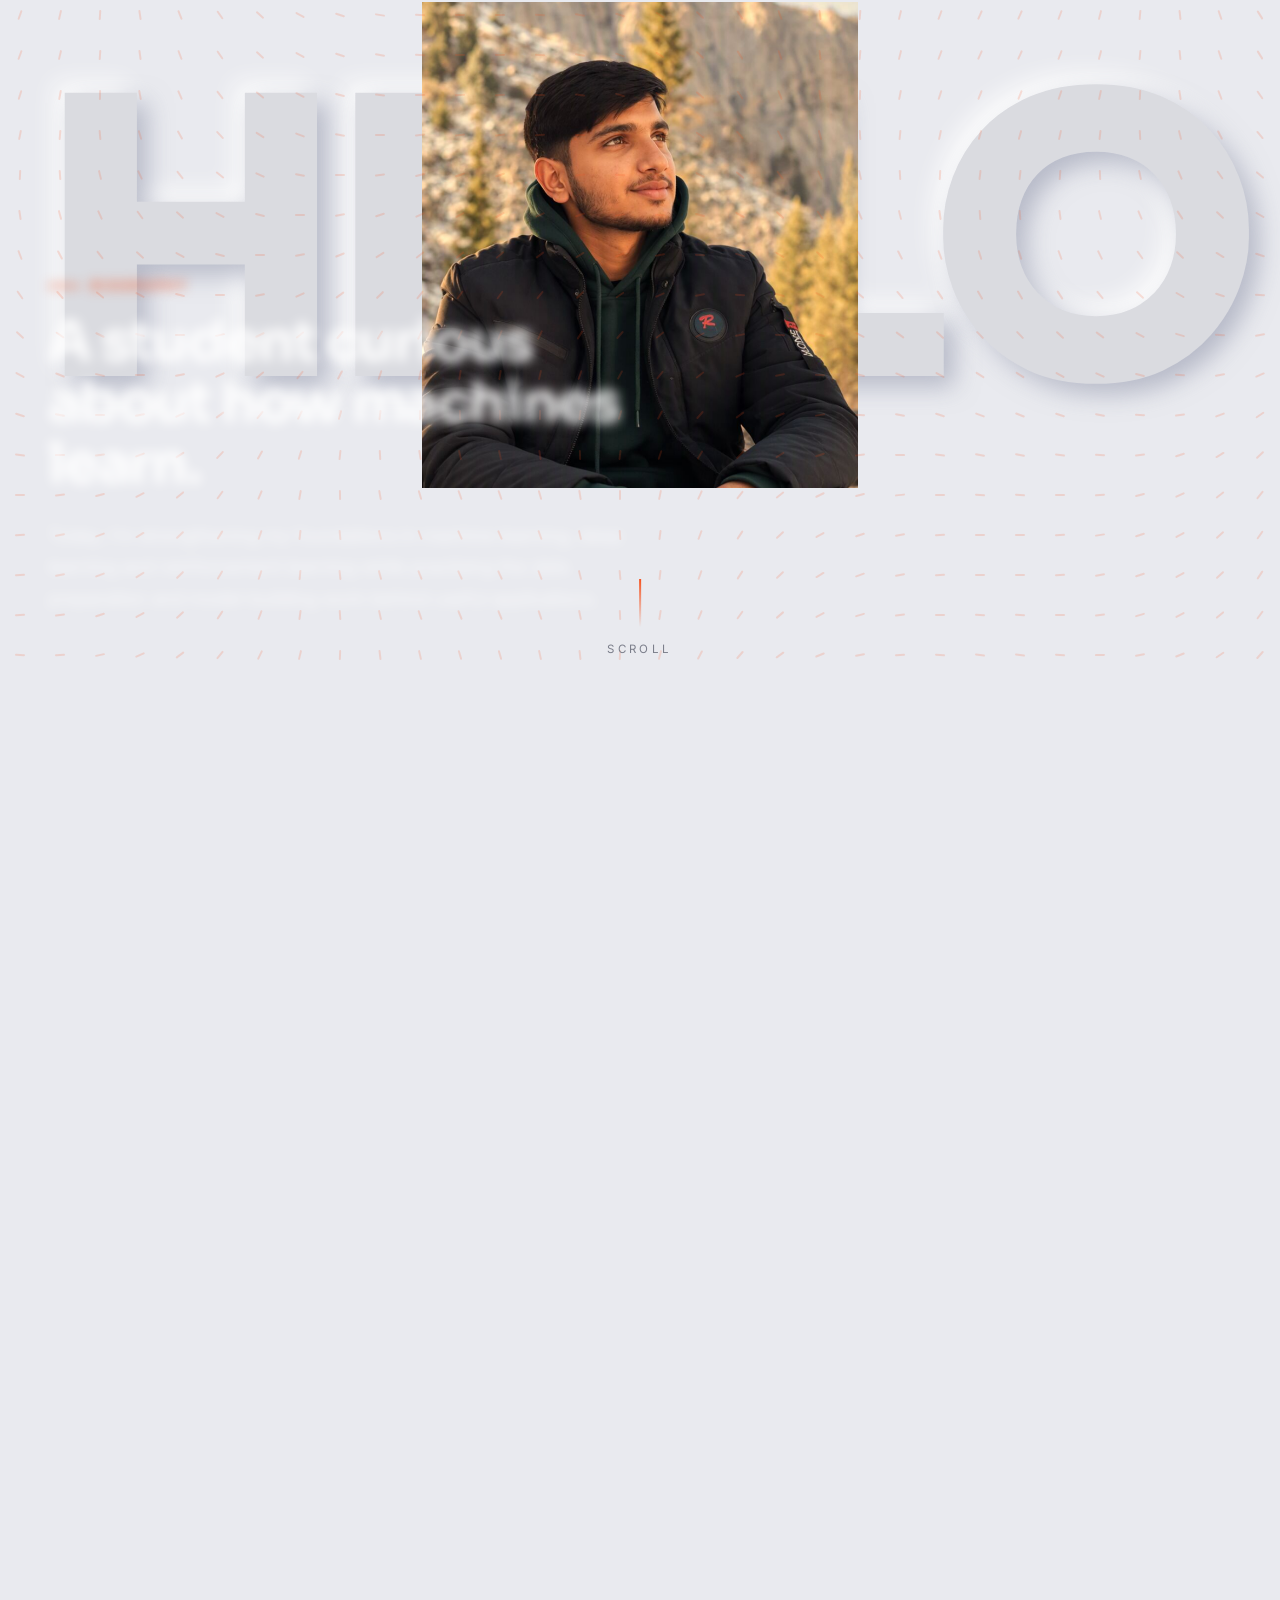
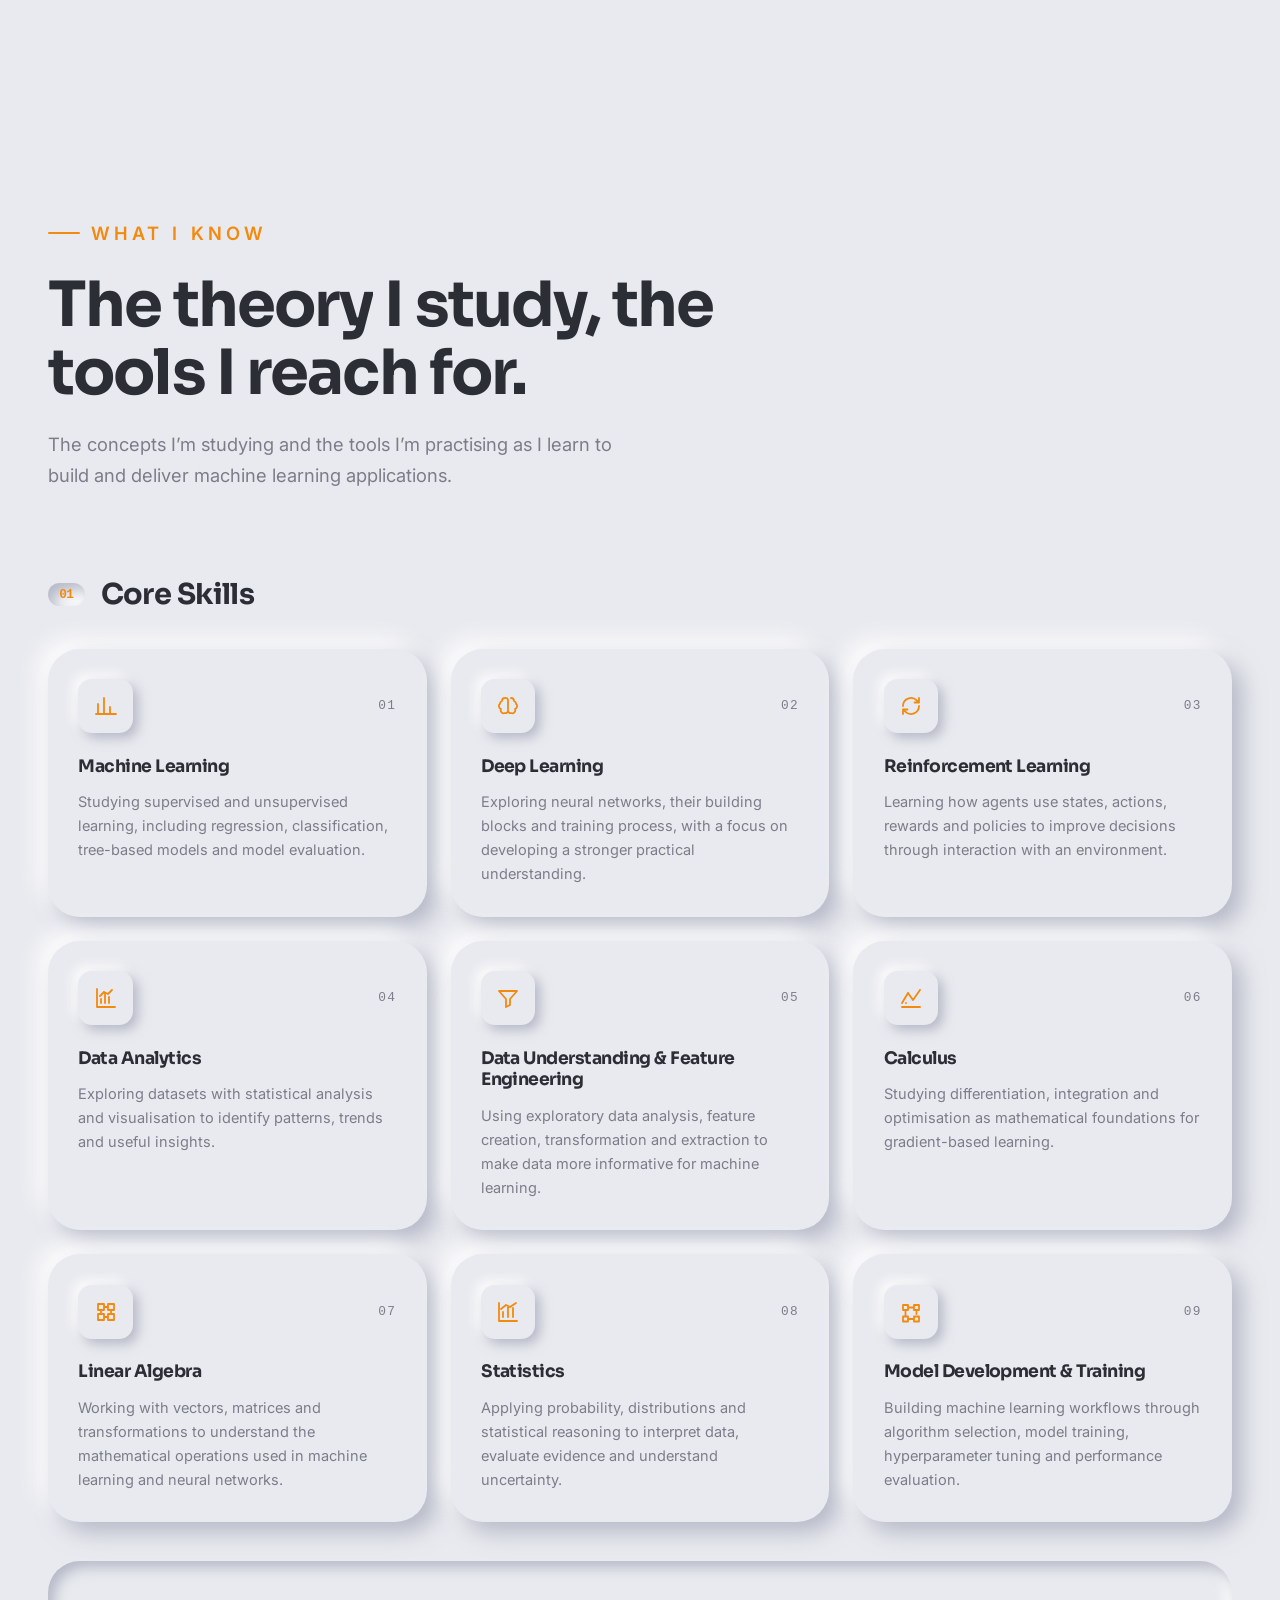
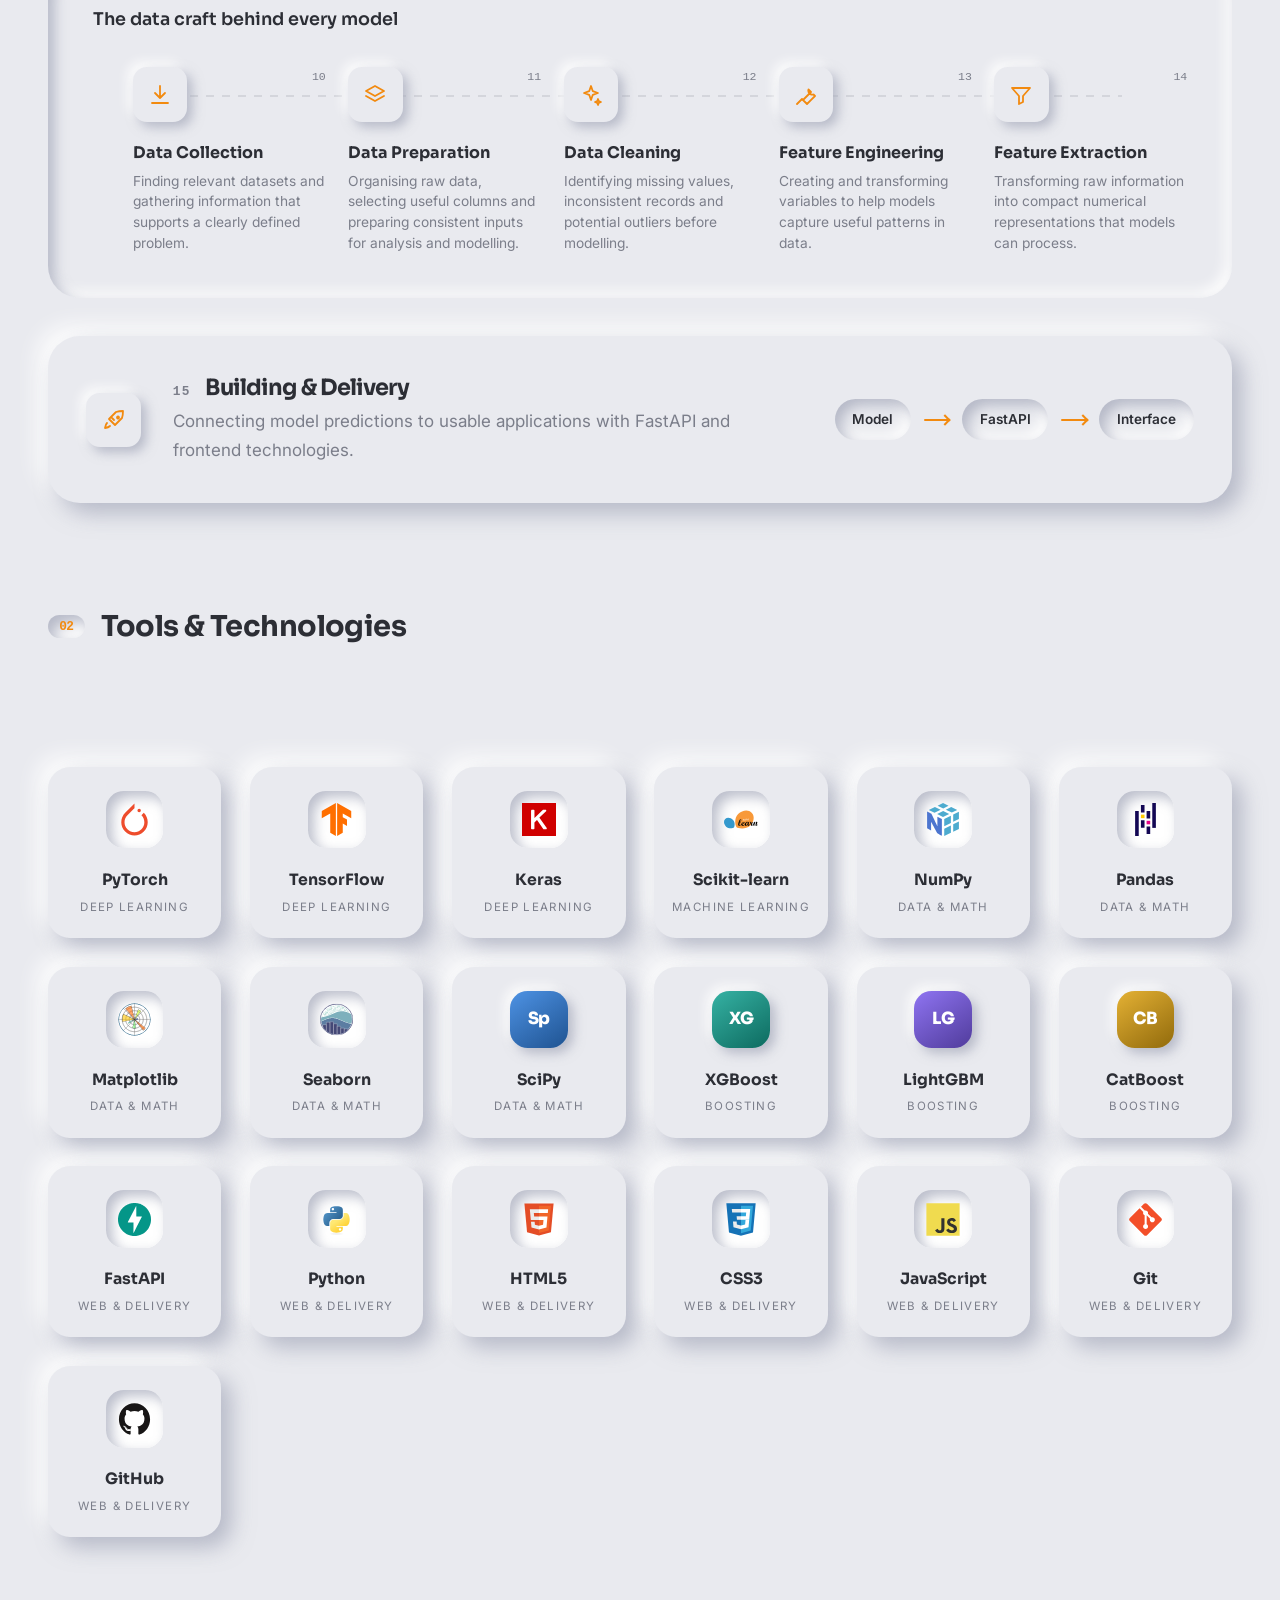
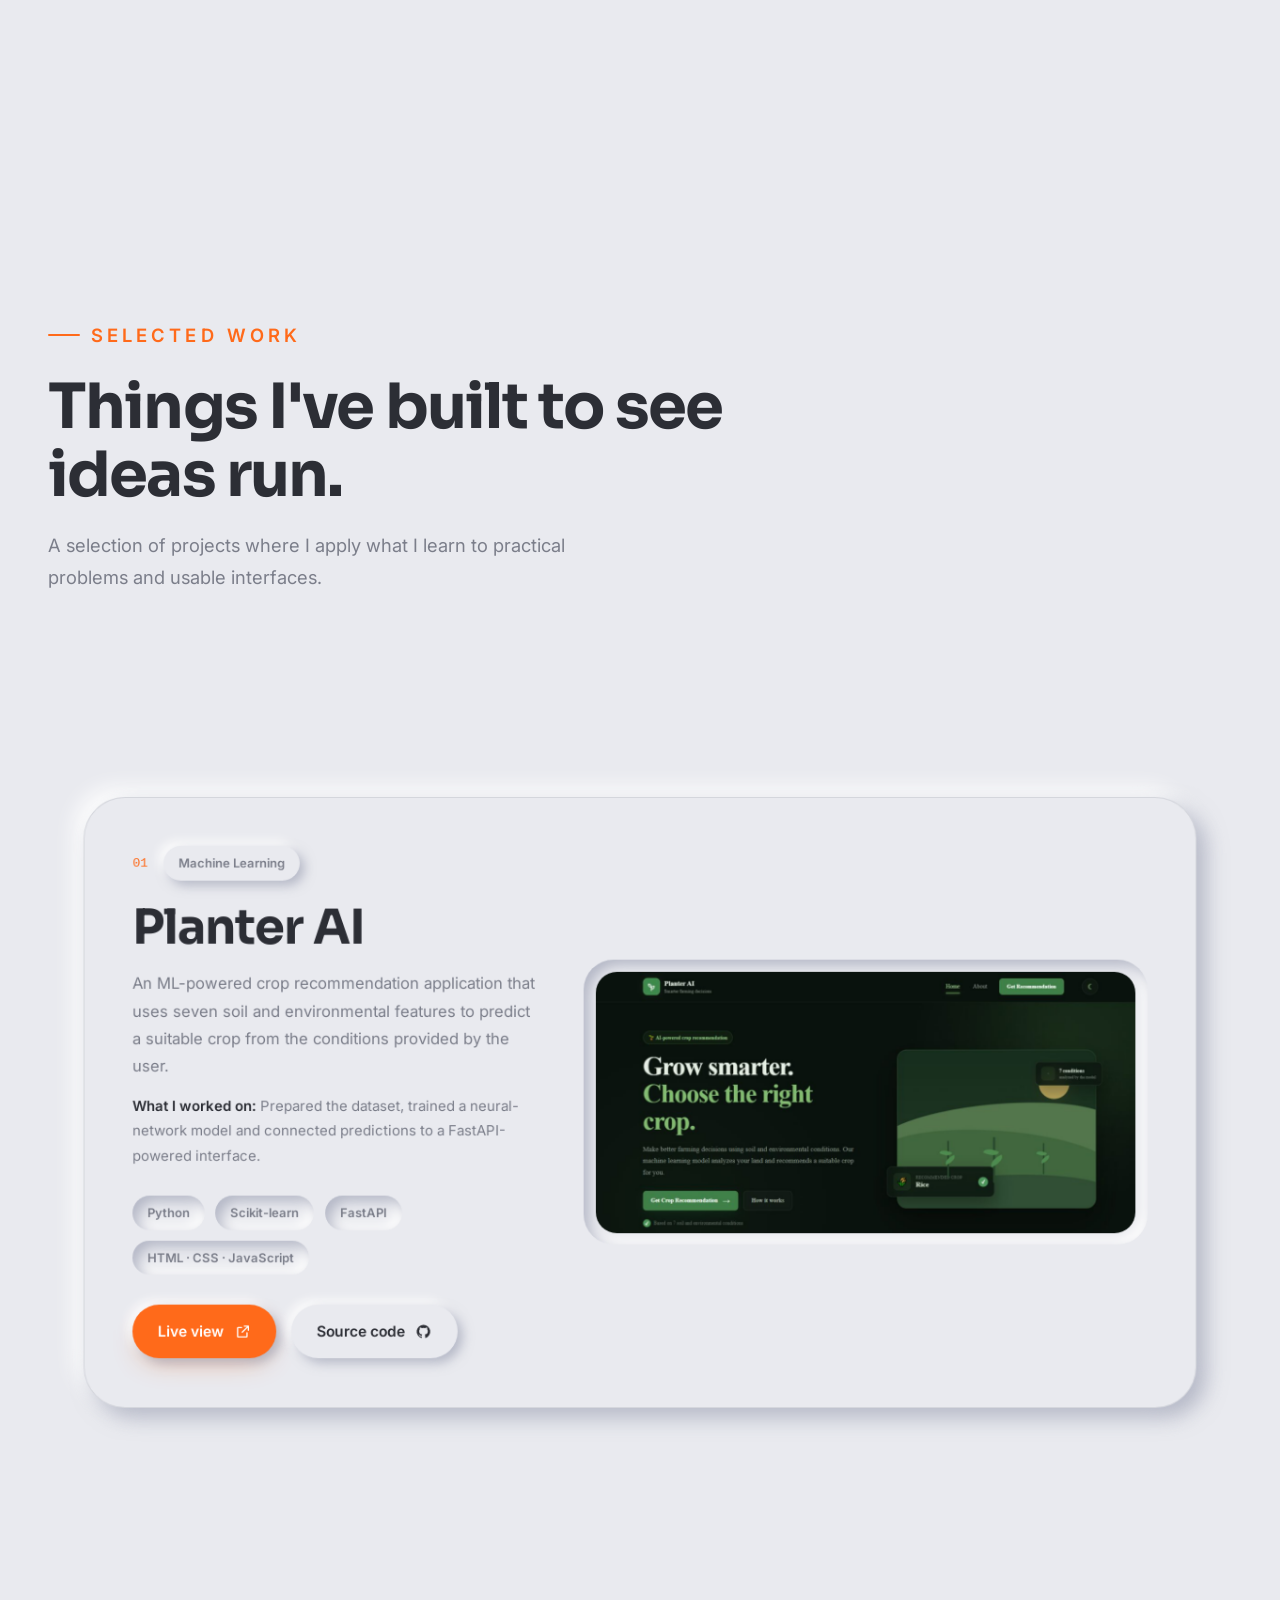
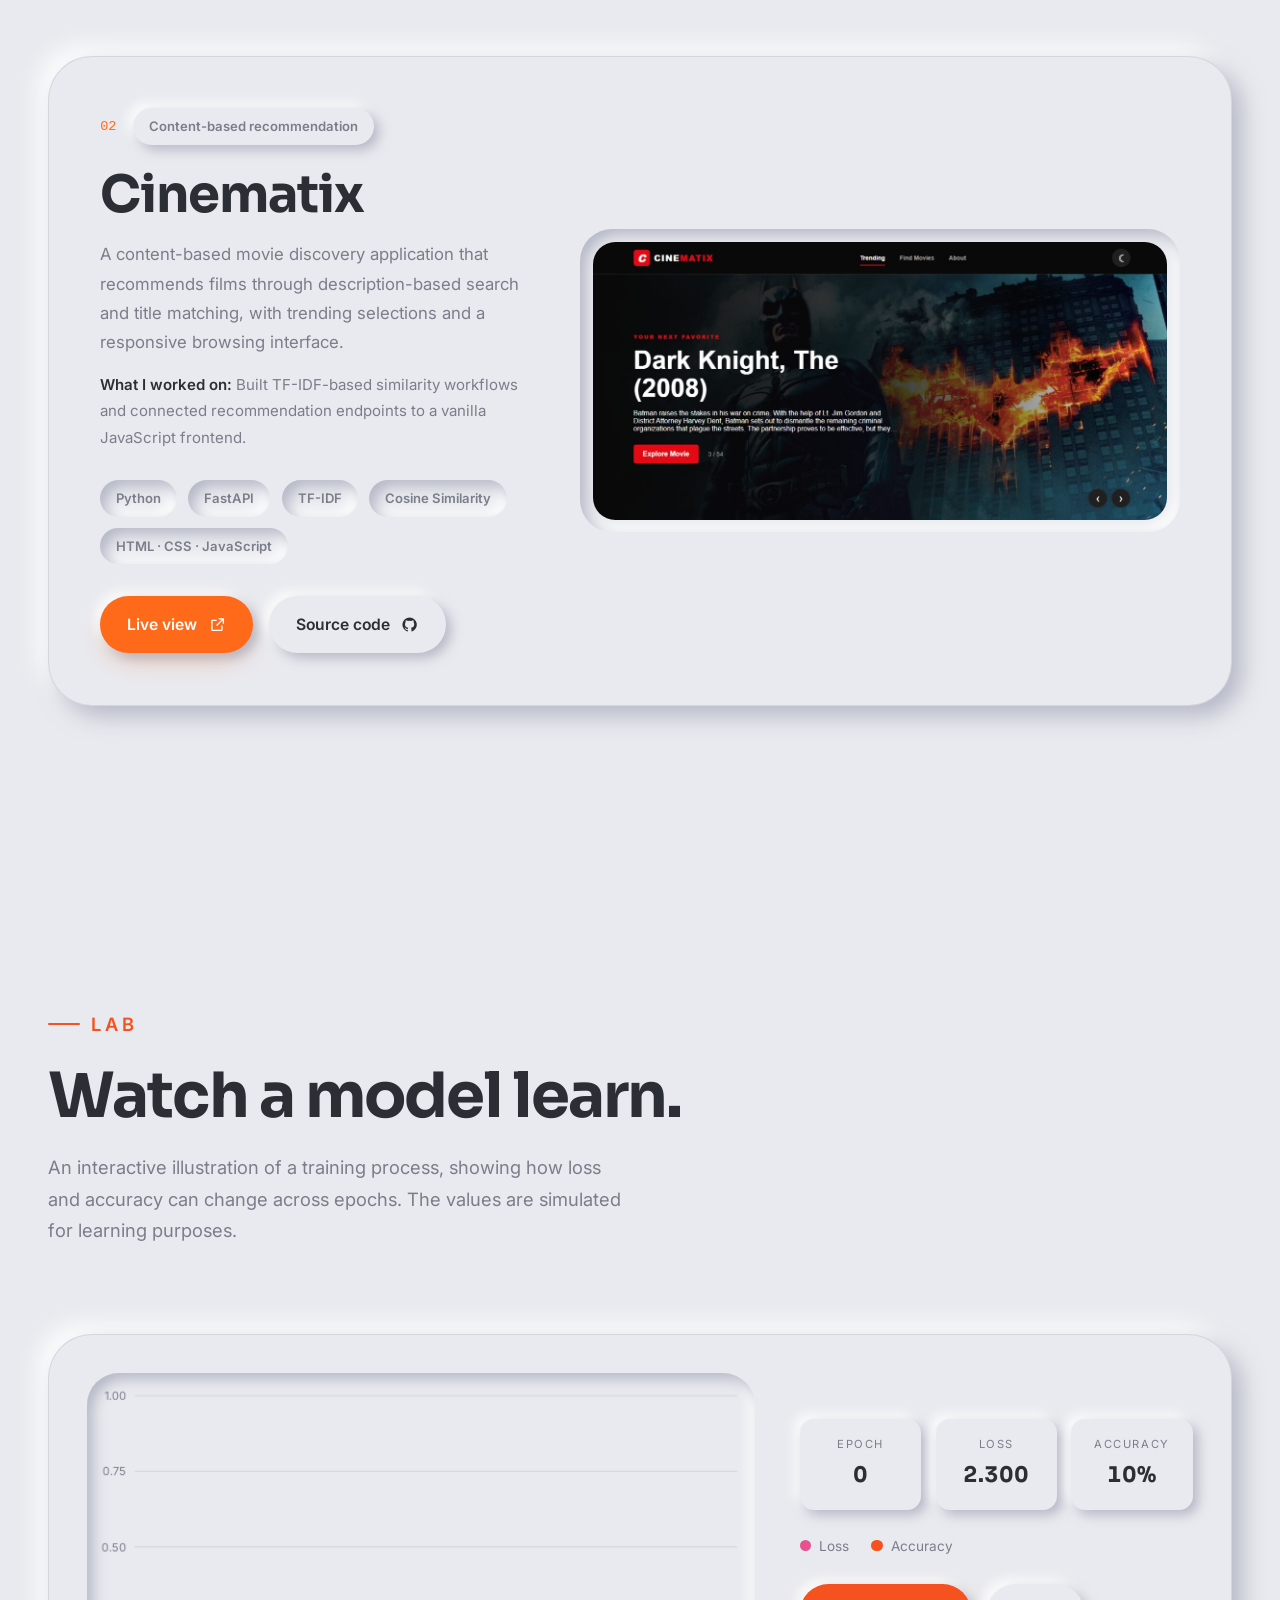
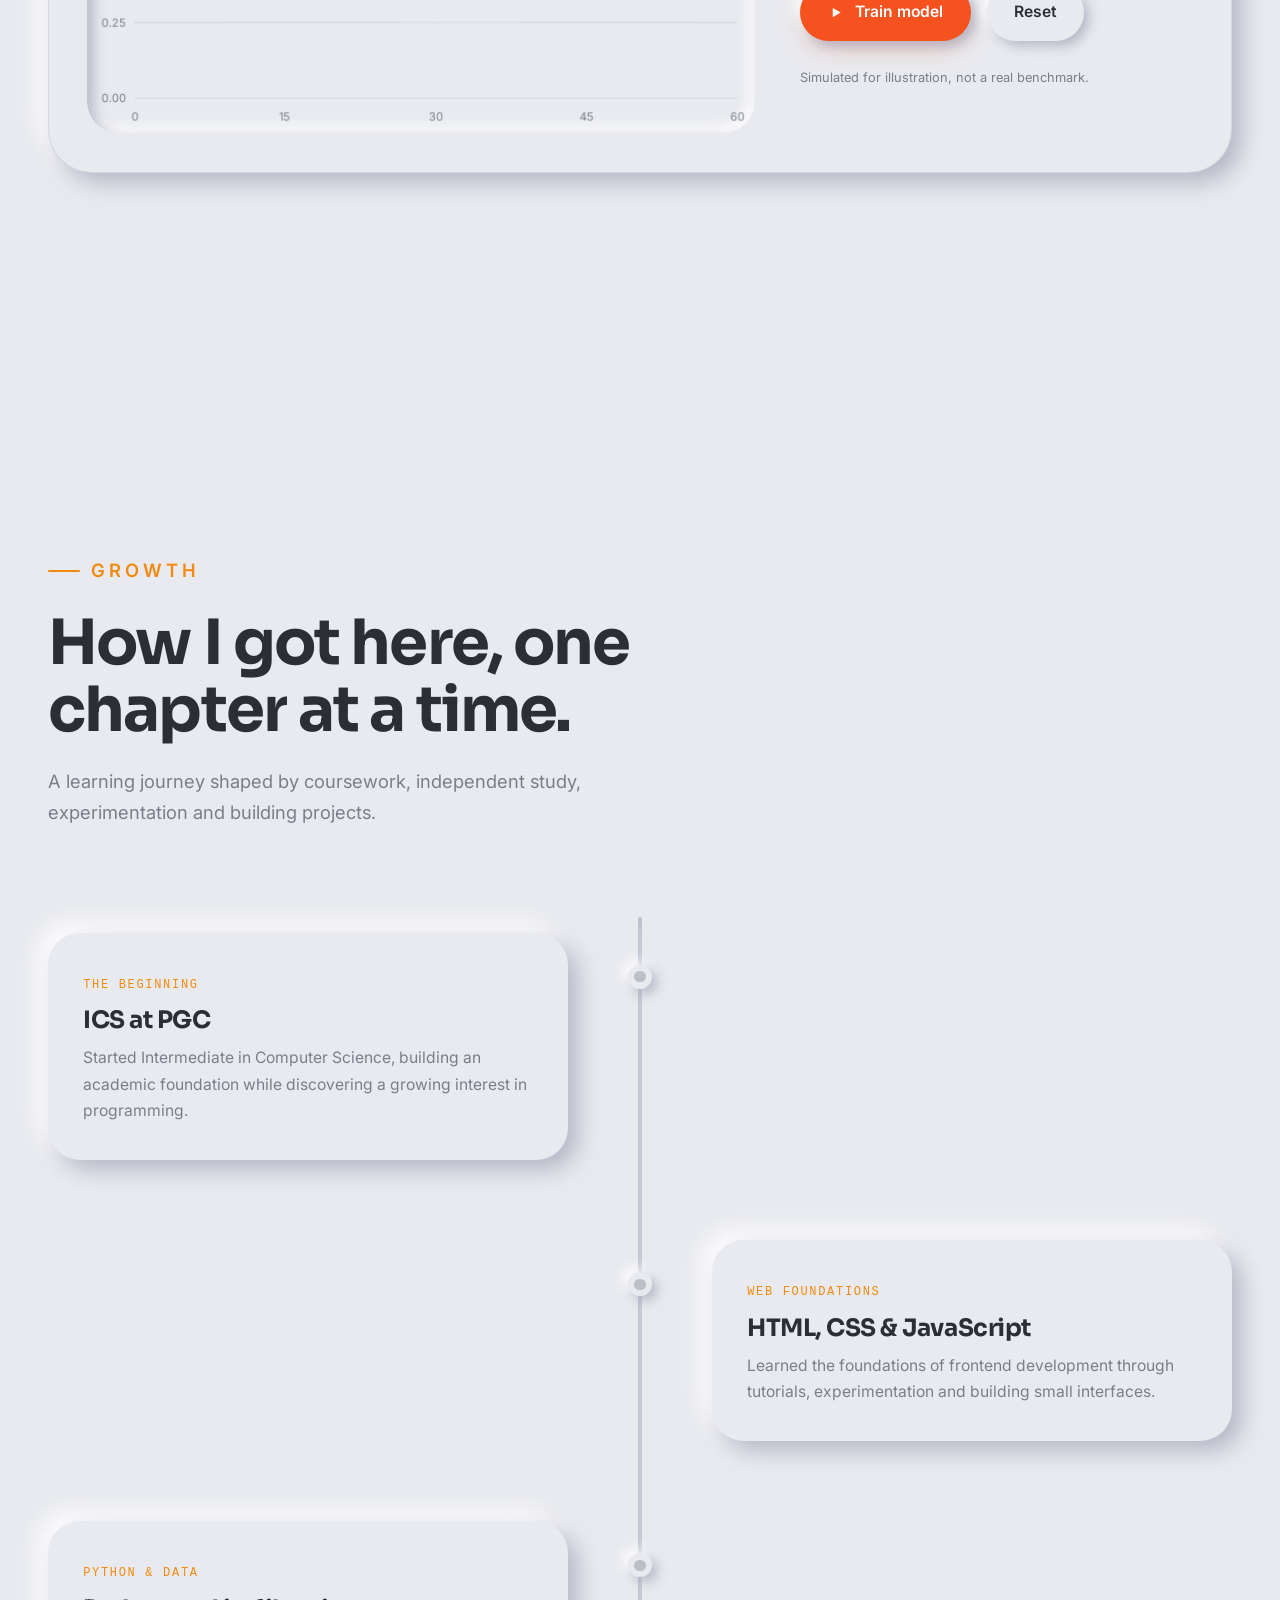
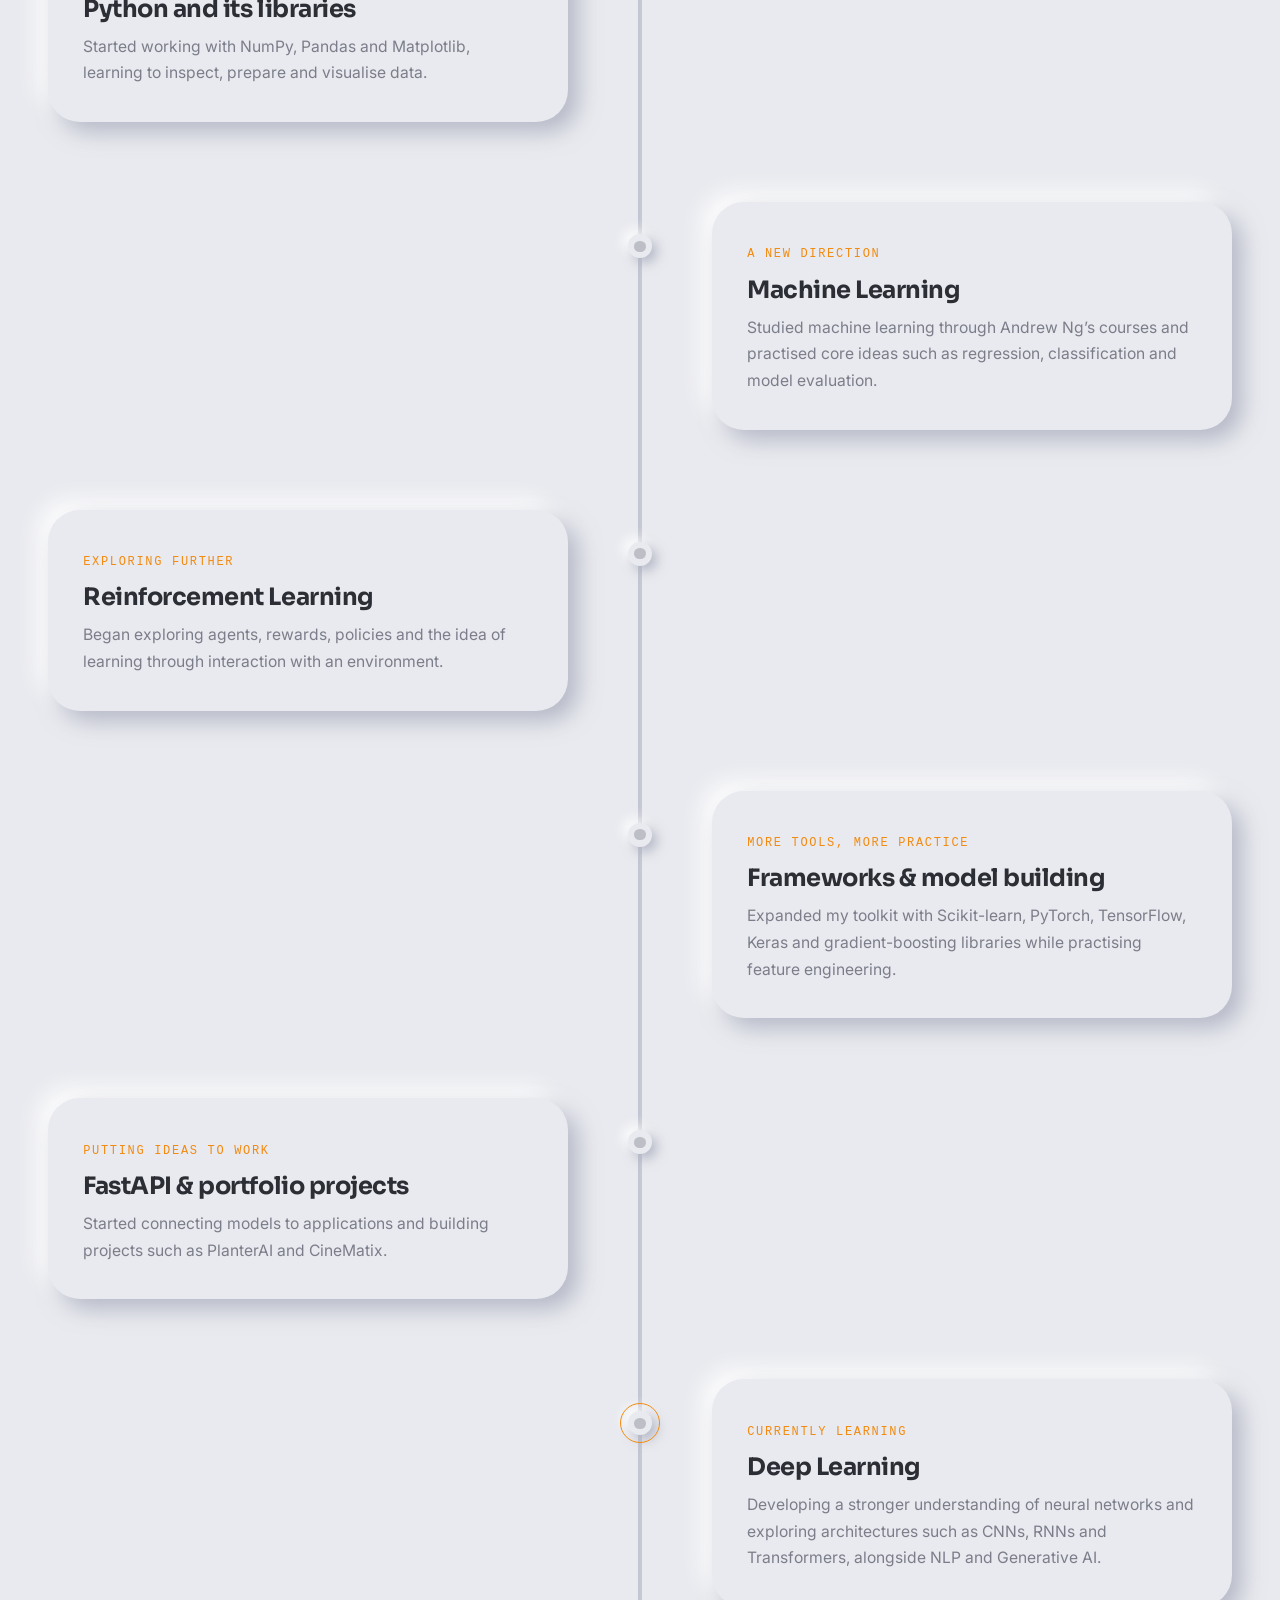
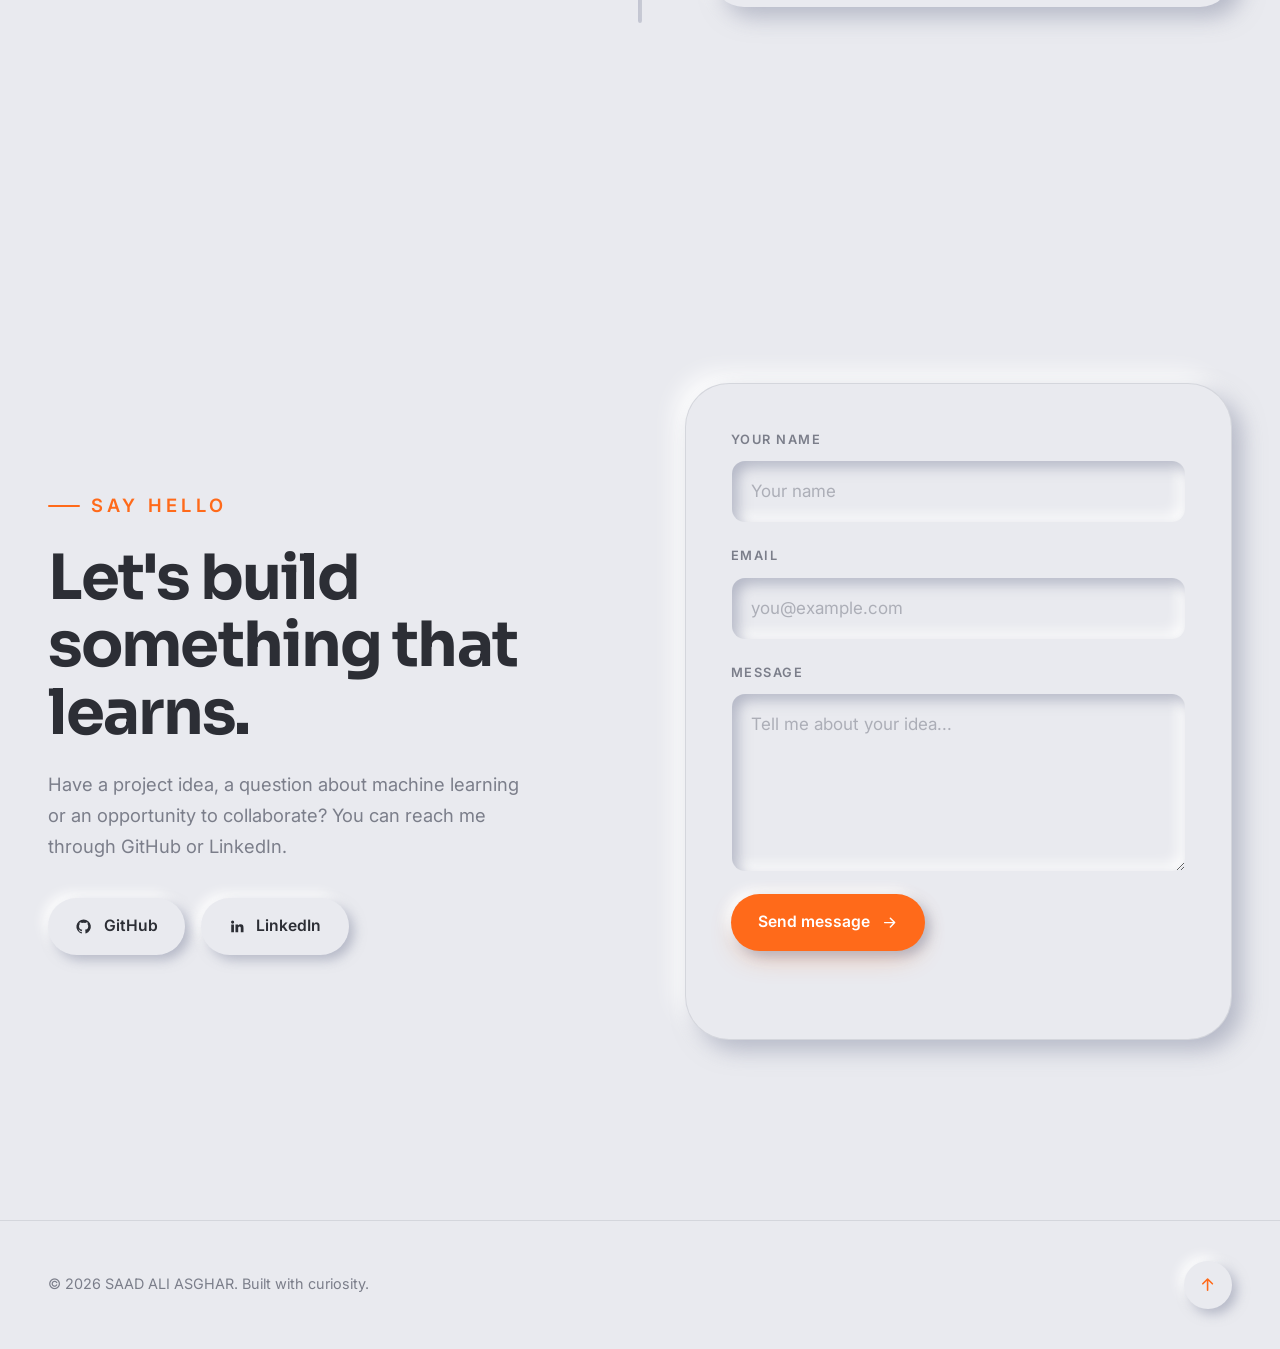
==== commit e4031758: "add google verification" ====
--- a/index.html
+++ b/index.html
@@ -3,6 +3,7 @@
   <head>
     <meta charset="UTF-8" />
     <meta name="viewport" content="width=device-width, initial-scale=1.0" />
+    <meta name="google-site-verification" content="CMGibgdPfjrQP7uDeNgzTzSeOE19B4iDs7YE1rovYeA" />
     <title>Saad Ali Asghar</title>
     <meta http-equiv="refresh" content="0; url=./home.html" />
   </head>
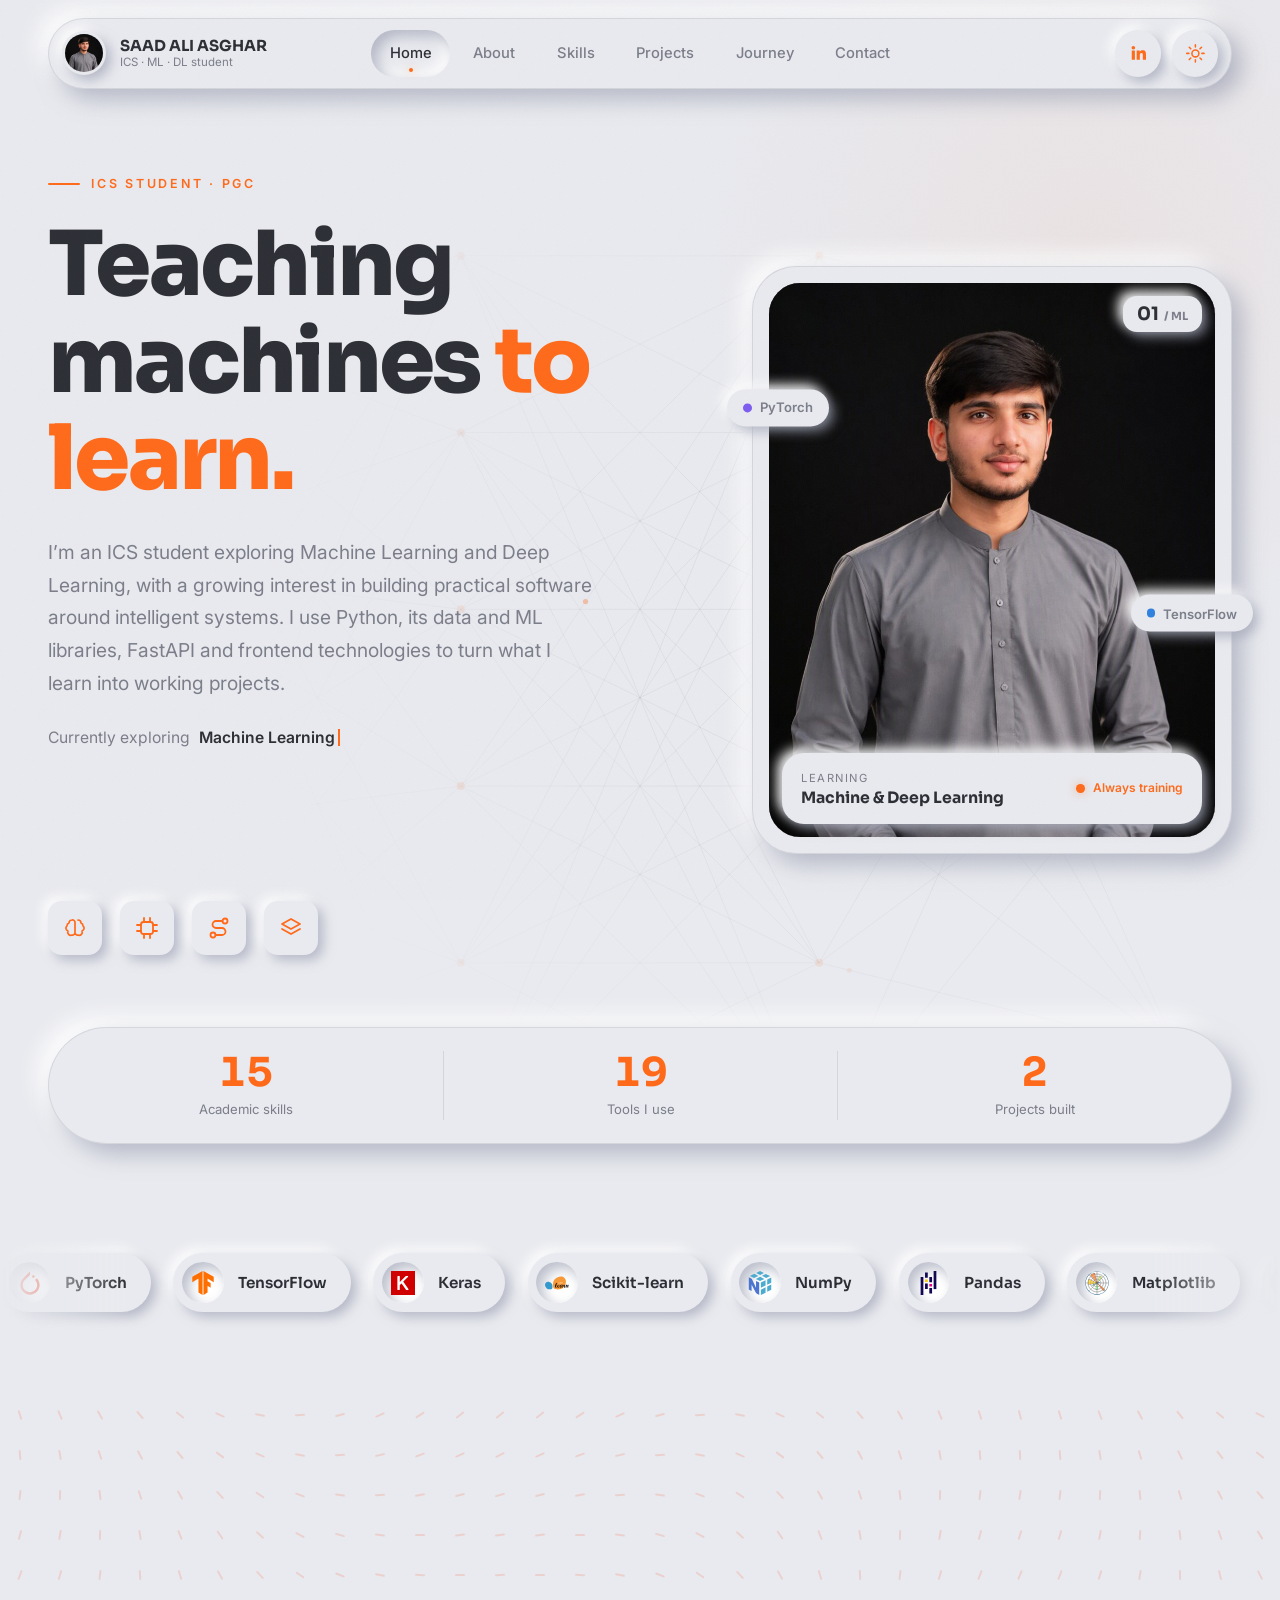
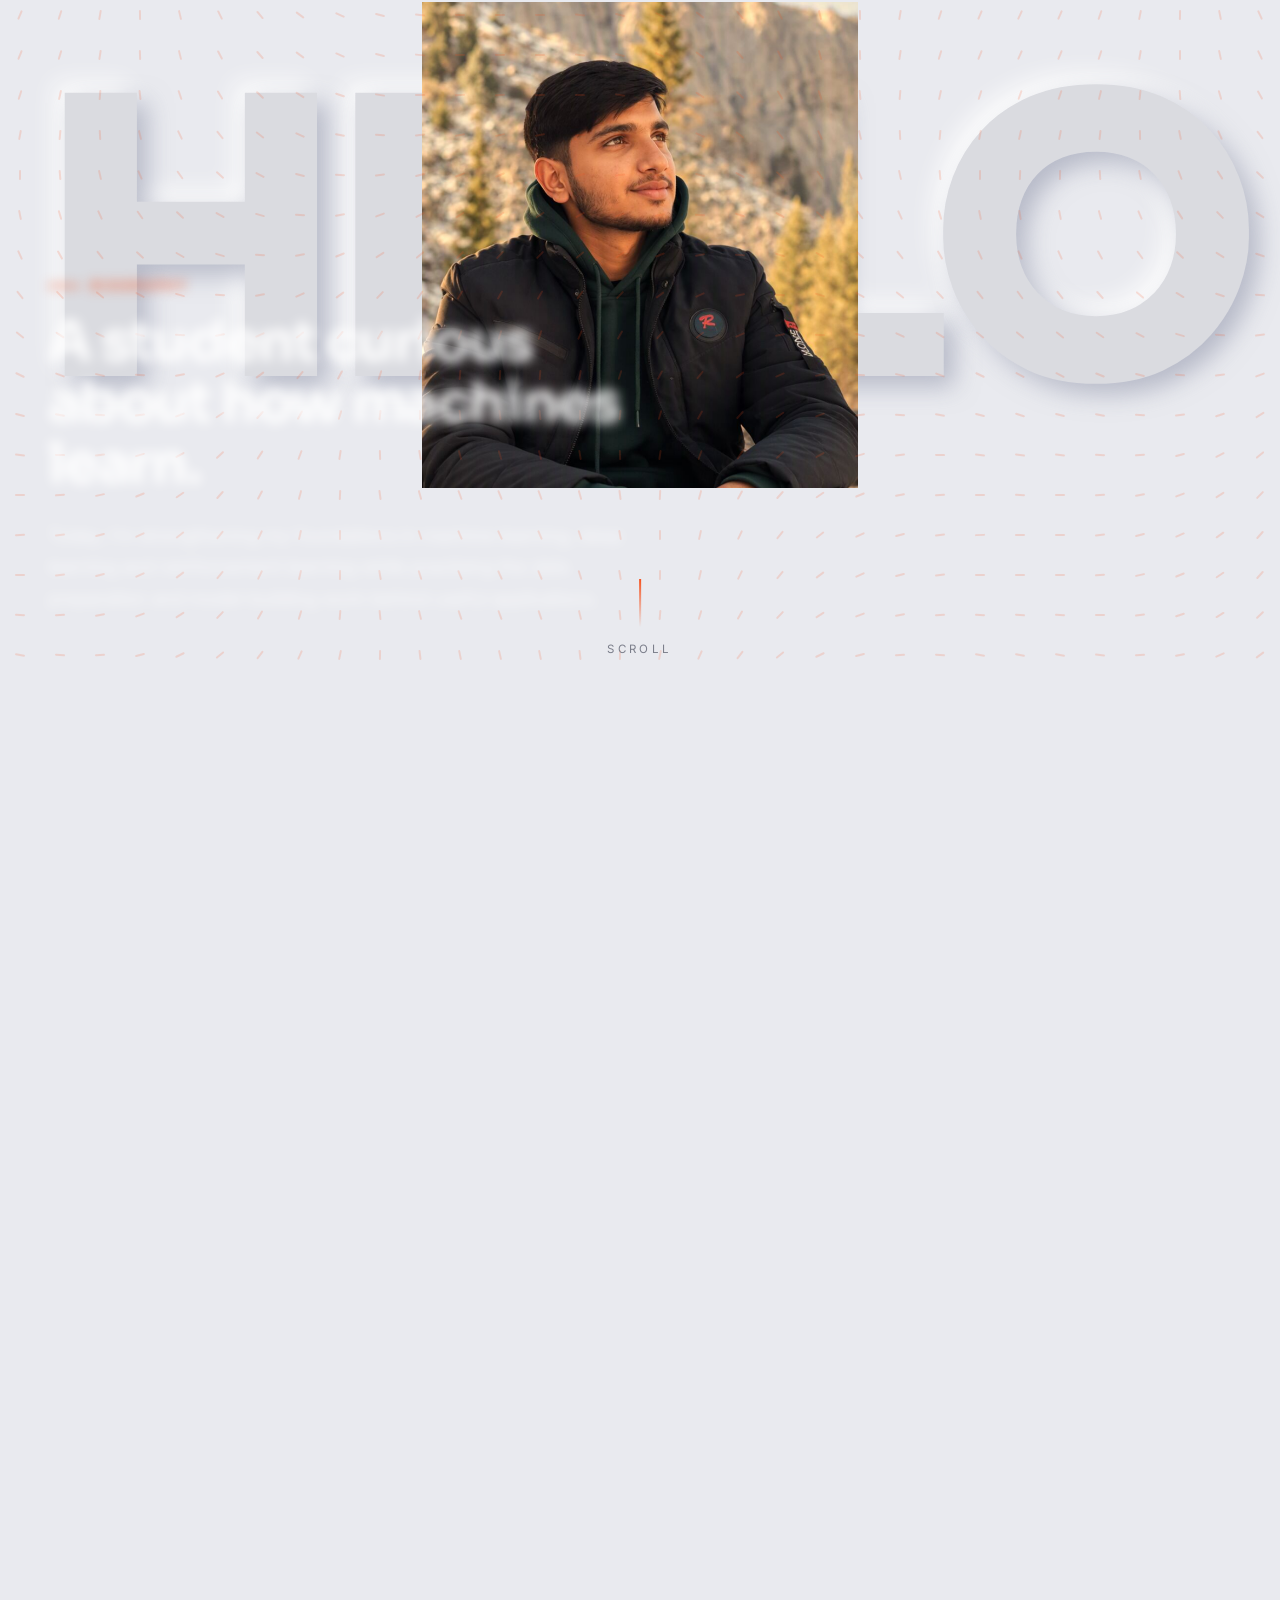
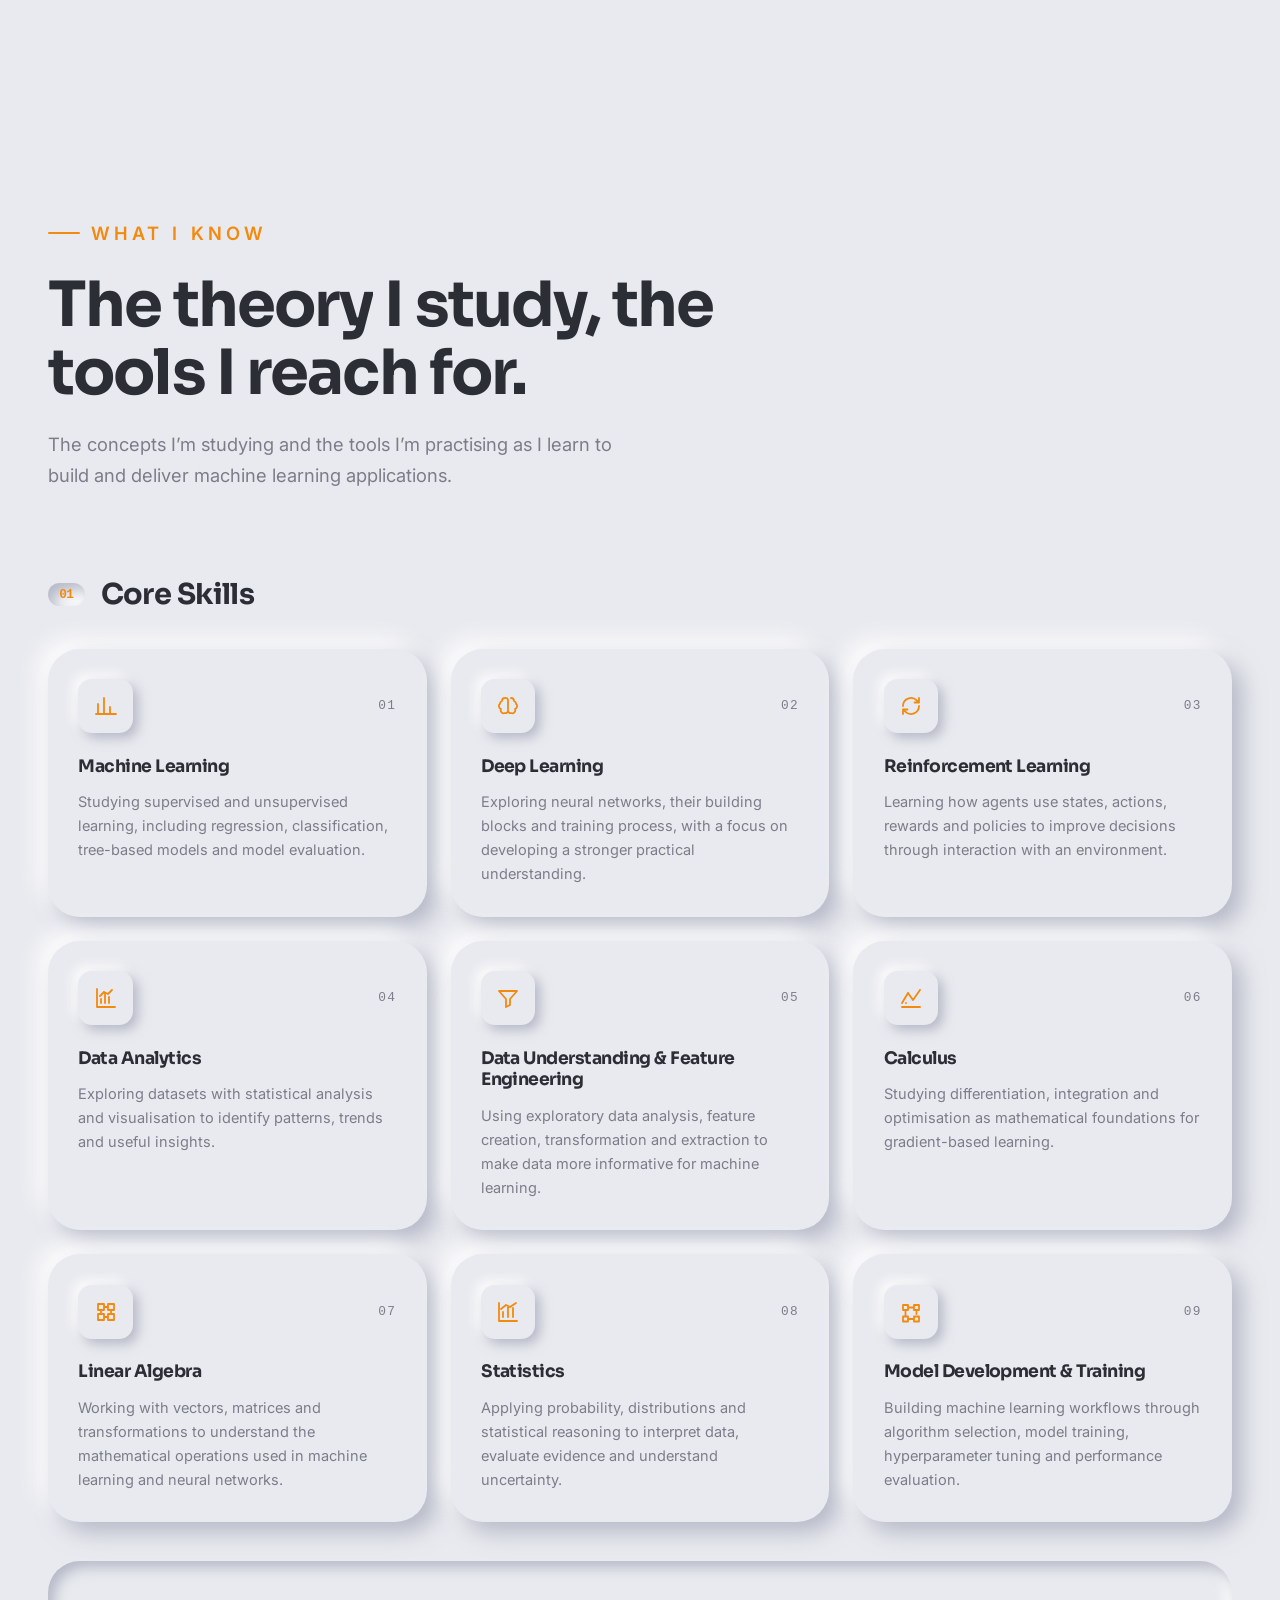
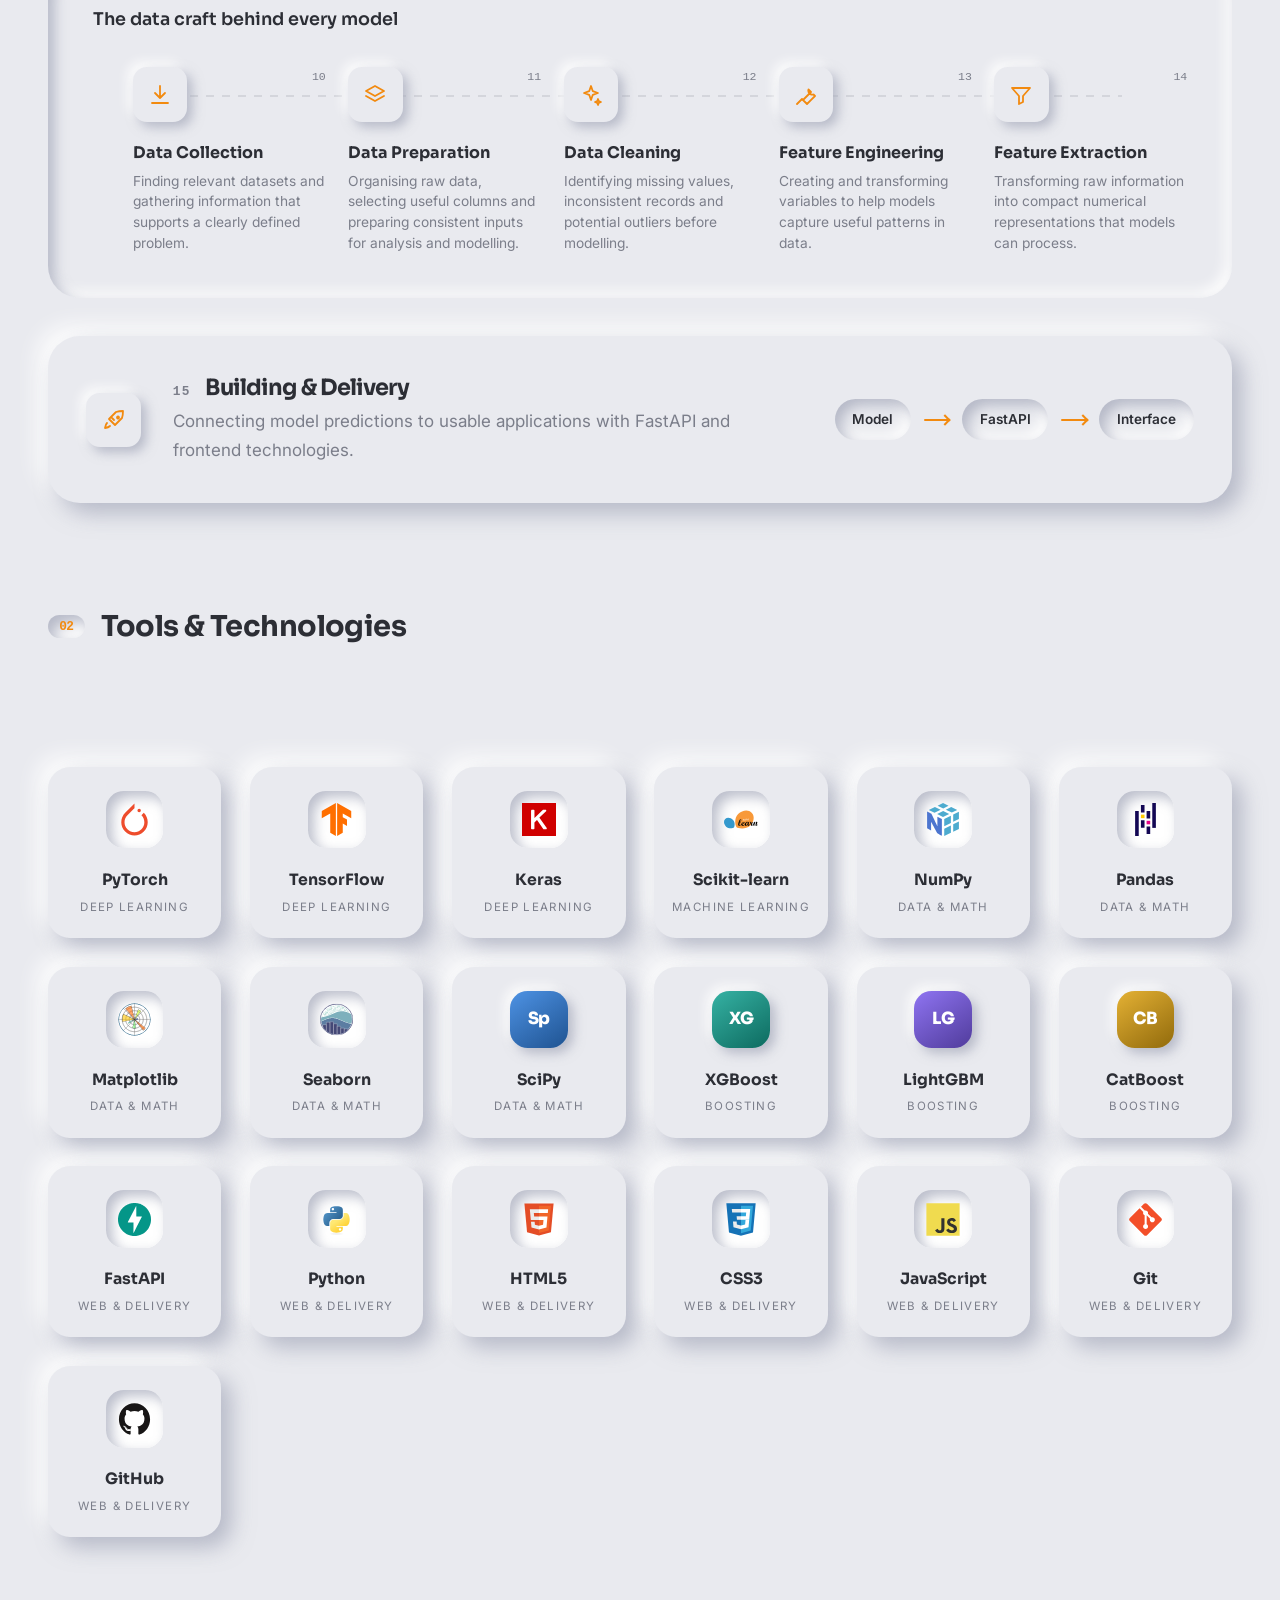
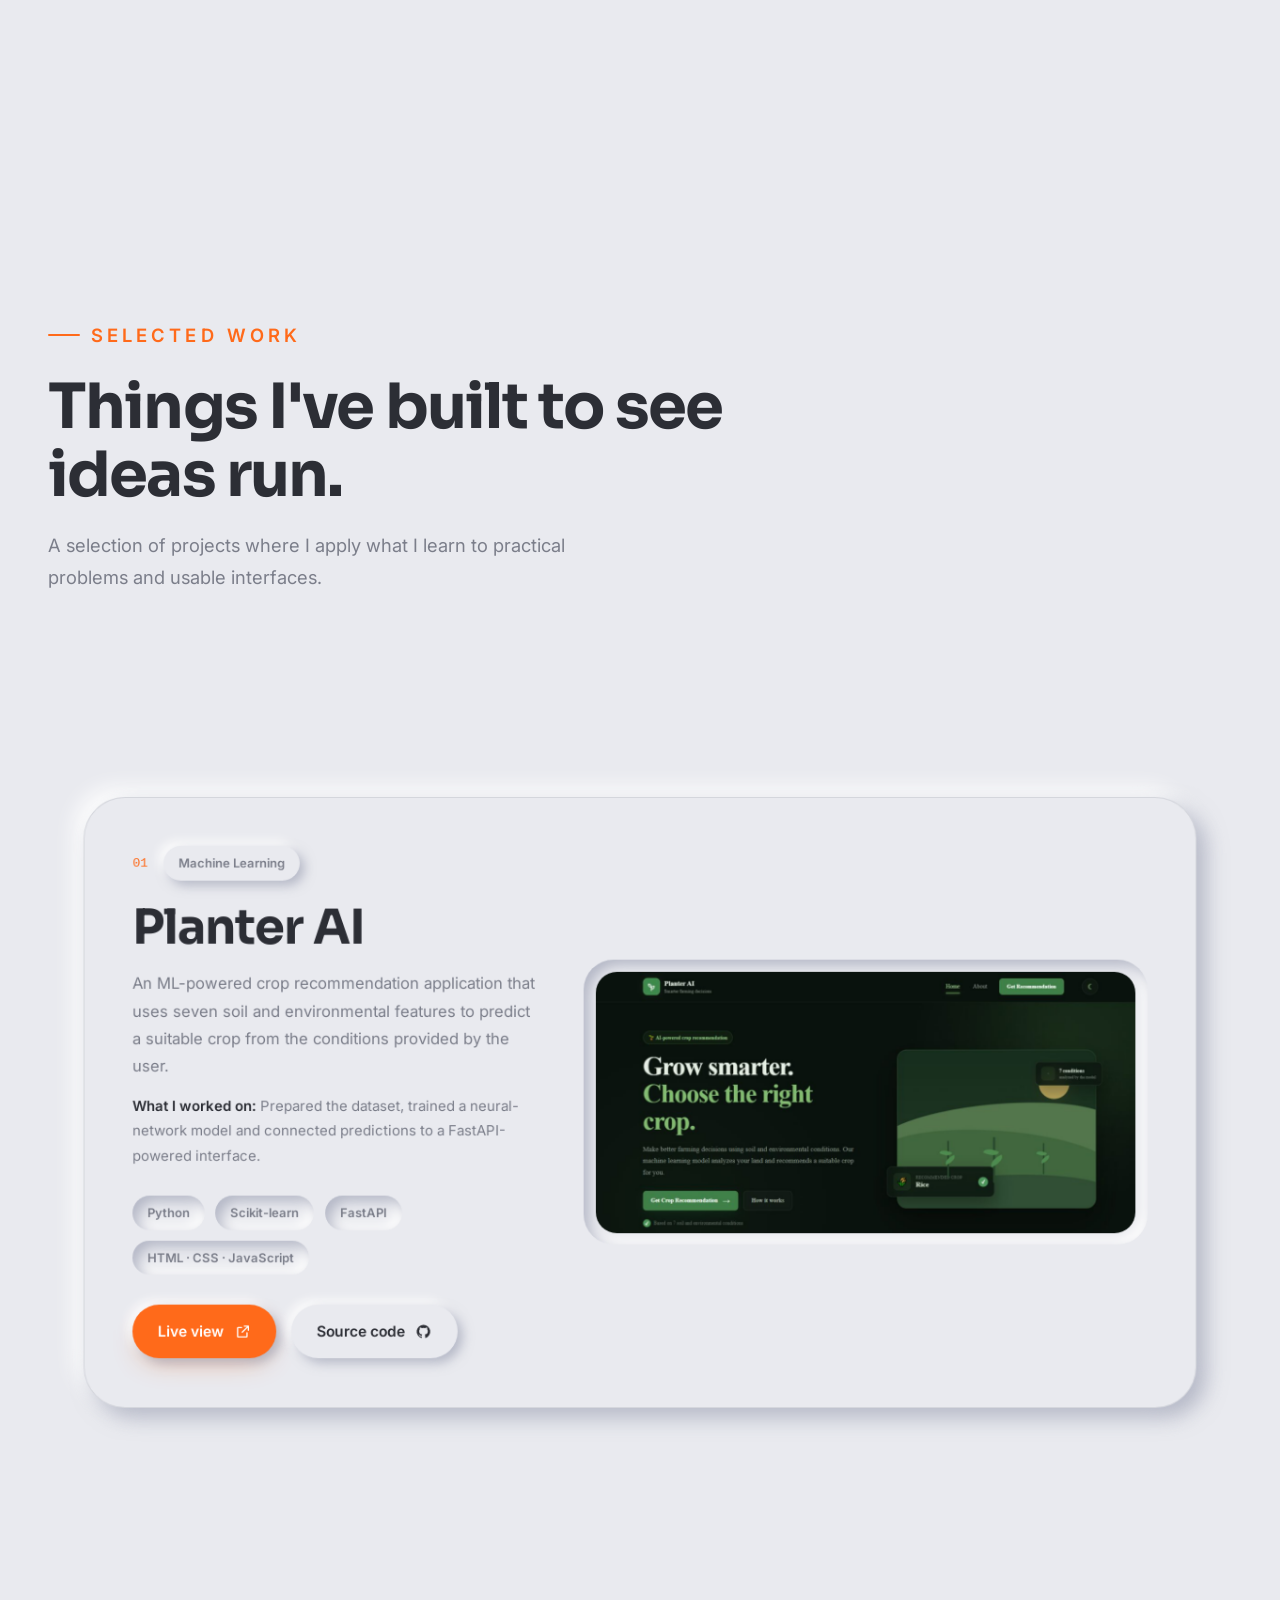
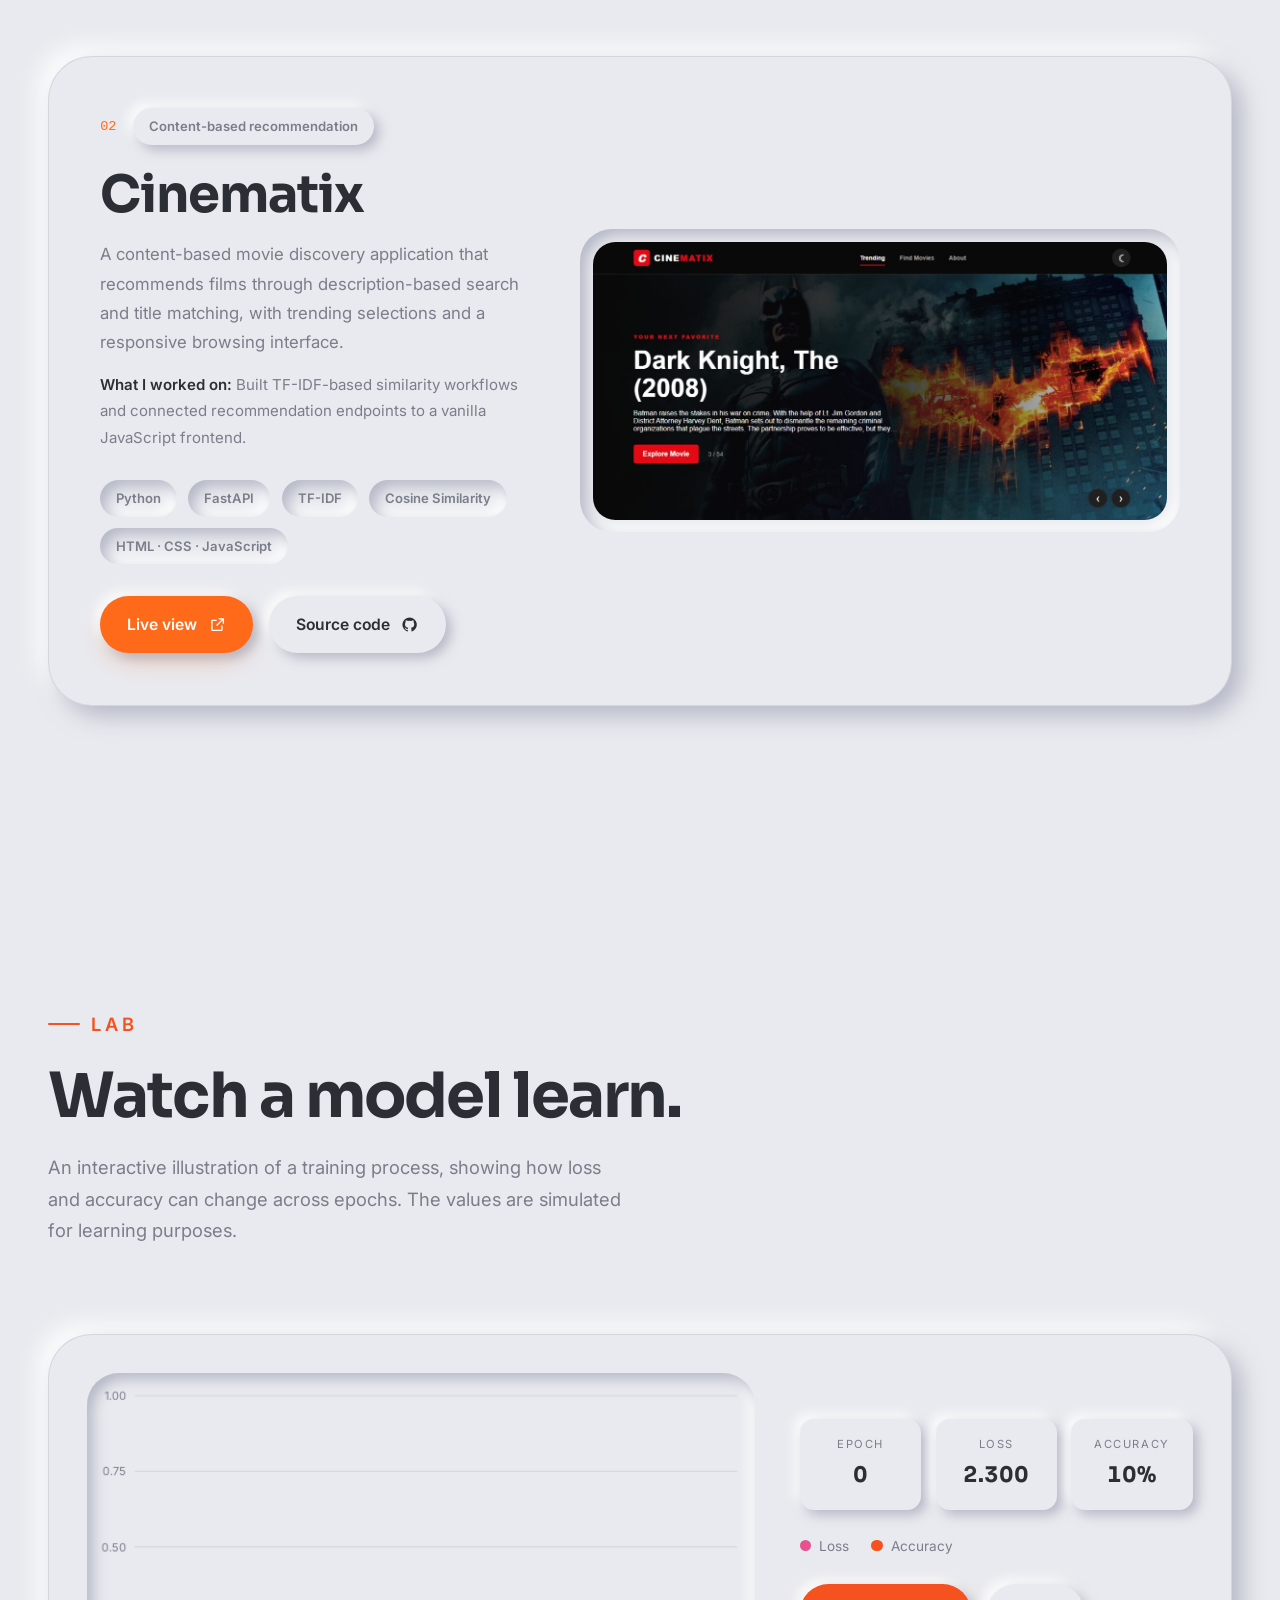
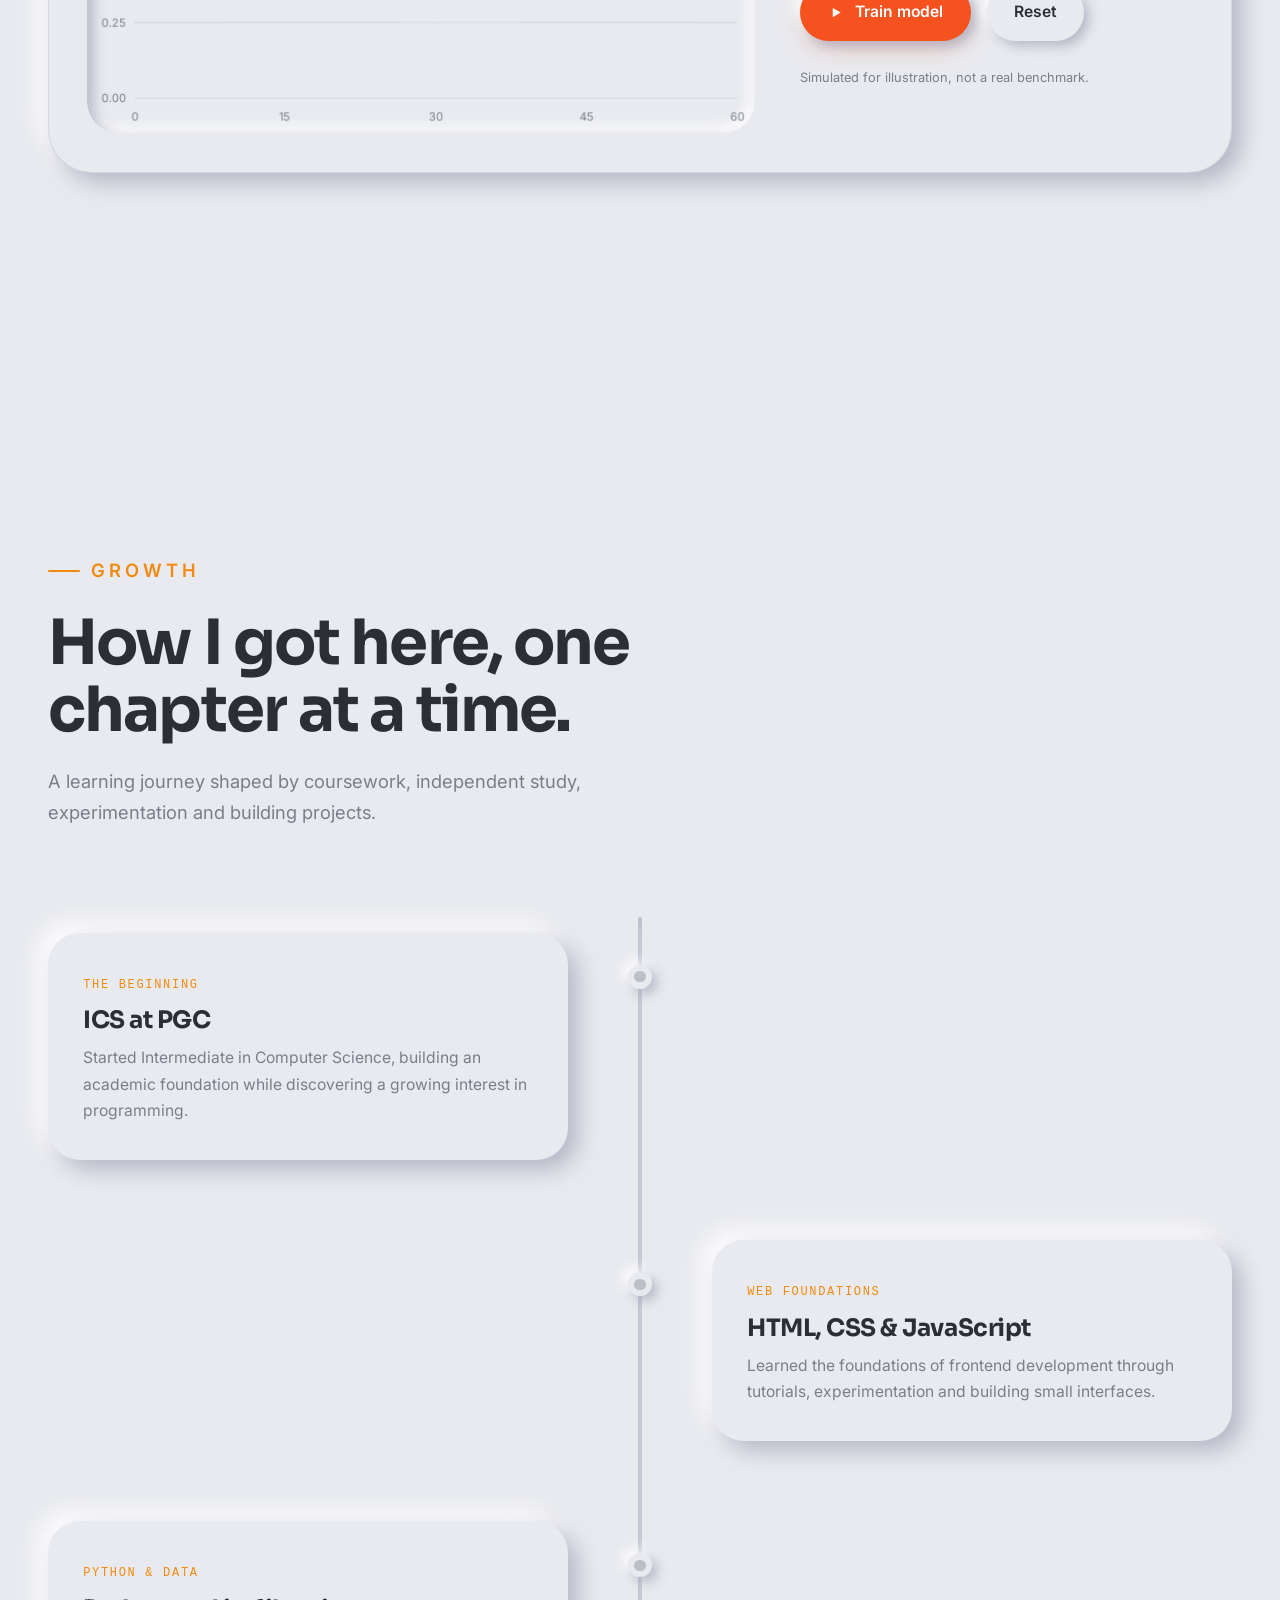
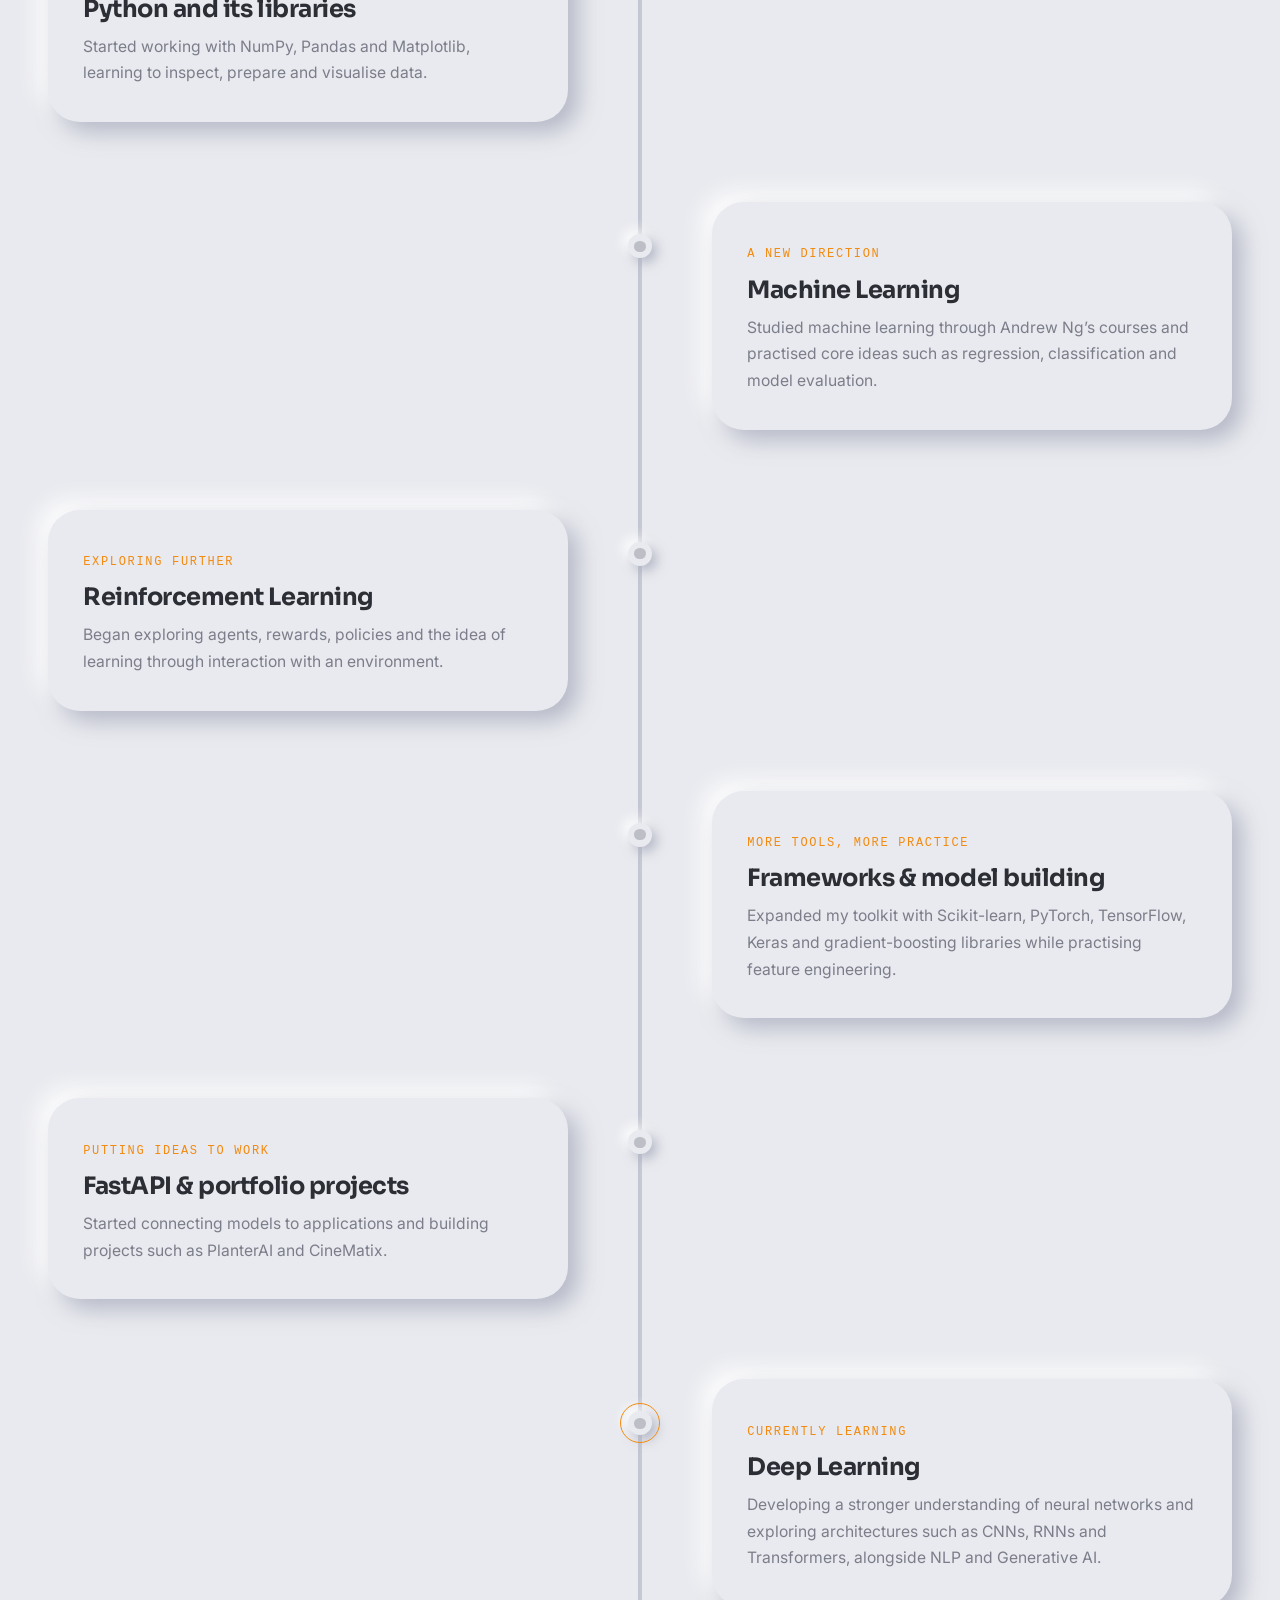
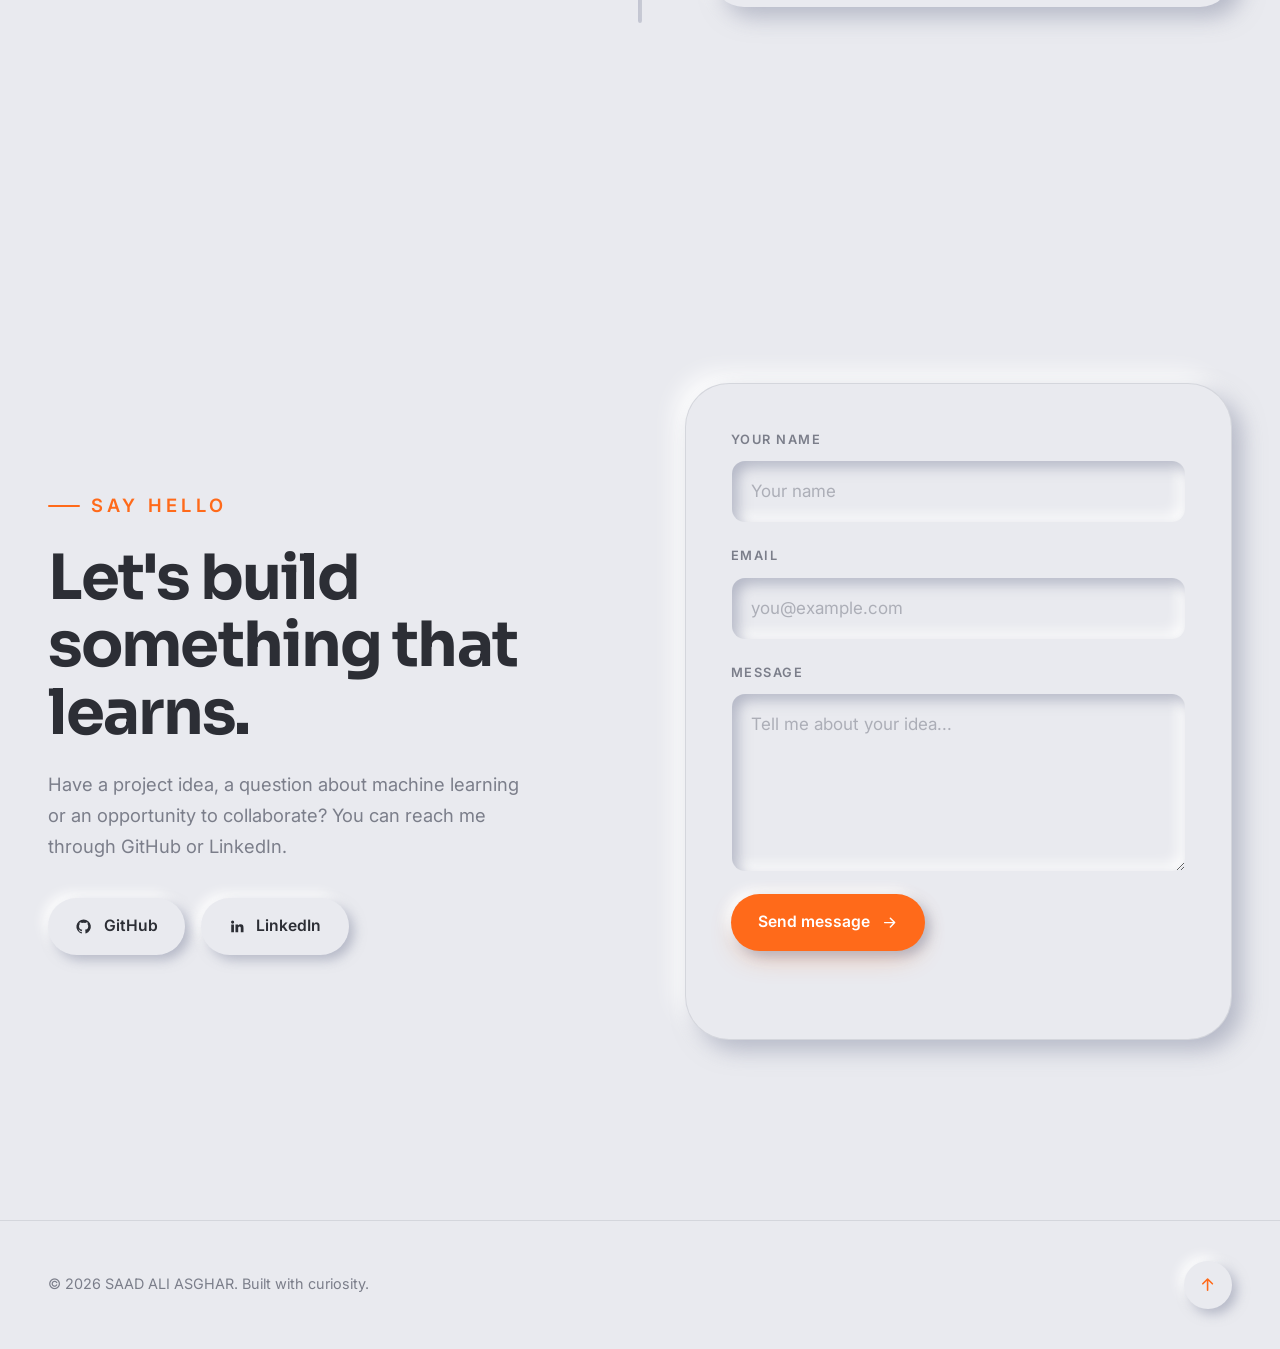
==== commit 64940756: "delete index.html" ====
--- a/index.html
+++ b/index.html
@@ -1,13 +1,296 @@
 <!doctype html>
-<html lang="en">
+<html lang="en" data-theme="dark">
   <head>
     <meta charset="UTF-8" />
-    <meta name="viewport" content="width=device-width, initial-scale=1.0" />
     <meta name="google-site-verification" content="CMGibgdPfjrQP7uDeNgzTzSeOE19B4iDs7YE1rovYeA" />
-    <title>Saad Ali Asghar</title>
-    <meta http-equiv="refresh" content="0; url=./home.html" />
+    <meta name="viewport" content="width=device-width, initial-scale=1, viewport-fit=cover" />
+    <title>Saad Ali Asghar | AI & Machine Learning</title>
+    <meta name="description" content="Portfolio of Saad Ali Asghar, an ICS student exploring Machine Learning, Deep Learning and software development through practical projects." />
+    <link rel="icon" href="icon-logo.svg" type="image/svg+xml" />
+    <link rel="preconnect" href="https://fonts.googleapis.com" />
+    <link rel="preconnect" href="https://fonts.gstatic.com" crossorigin />
+    <link href="https://fonts.googleapis.com/css2?family=Inter:wght@400;500;600&family=Sora:wght@400;600;700;800&display=swap" rel="stylesheet" />
+    
+    <script>
+      // Runs before paint: no theme flash, and tells CSS that JS is available.
+      (function () {
+        var d = document.documentElement;
+        d.classList.add('js');
+        var t = null;
+        try { t = localStorage.getItem('theme'); } catch (e) {}
+        if (!t) t = window.matchMedia('(prefers-color-scheme: light)').matches ? 'light' : 'dark';
+        d.setAttribute('data-theme', t);
+      })();
+    </script>
+
+    <!-- 1. Theme (edit these to restyle everything) -->
+    <link rel="stylesheet" href="stylesheets/theme-base.css" />
+    <link rel="stylesheet" href="stylesheets/theme-colors.css" />
+    <link rel="stylesheet" href="stylesheets/animations.css" />
+    <!-- 2. Sections -->
+    <link rel="stylesheet" href="stylesheets/site-effects.css" />
+    <link rel="stylesheet" href="stylesheets/navbar.css" />
+    <link rel="stylesheet" href="stylesheets/hero.css" />
+    <link rel="stylesheet" href="stylesheets/biography.css" />
+    <link rel="stylesheet" href="stylesheets/skills.css" />
+    <link rel="stylesheet" href="stylesheets/projects.css" />
+    <link rel="stylesheet" href="stylesheets/showcase.css" />
+    <link rel="stylesheet" href="stylesheets/experience.css" />
+    <link rel="stylesheet" href="stylesheets/contact.css" />
   </head>
+
   <body>
-    <script>location.replace('./home.html')</script>
+    <!-- Icon sprite -->
+    <svg width="0" height="0" style="position:absolute" aria-hidden="true">
+      <defs>
+        <symbol id="i-home" viewBox="0 0 24 24"><path d="M3 11l9-8 9 8M5 10v10h5v-6h4v6h5V10" fill="none" stroke="currentColor" stroke-width="1.8" stroke-linecap="round" stroke-linejoin="round"/></symbol>
+        <symbol id="i-user" viewBox="0 0 24 24"><circle cx="12" cy="8" r="4" fill="none" stroke="currentColor" stroke-width="1.8"/><path d="M4 21c1-4 4-6 8-6s7 2 8 6" fill="none" stroke="currentColor" stroke-width="1.8" stroke-linecap="round"/></symbol>
+        <symbol id="i-cpu" viewBox="0 0 24 24"><rect x="6" y="6" width="12" height="12" rx="2.5" fill="none" stroke="currentColor" stroke-width="1.8"/><path d="M9 2v4M15 2v4M9 18v4M15 18v4M2 9h4M2 15h4M18 9h4M18 15h4" stroke="currentColor" stroke-width="1.8" stroke-linecap="round"/></symbol>
+        <symbol id="i-layers" viewBox="0 0 24 24"><path d="M12 3l9 5-9 5-9-5 9-5zM3 13l9 5 9-5" fill="none" stroke="currentColor" stroke-width="1.8" stroke-linejoin="round" stroke-linecap="round"/></symbol>
+        <symbol id="i-route" viewBox="0 0 24 24"><circle cx="6" cy="19" r="2.5" fill="none" stroke="currentColor" stroke-width="1.8"/><circle cx="18" cy="5" r="2.5" fill="none" stroke="currentColor" stroke-width="1.8"/><path d="M8.5 19H15a3.5 3.5 0 000-7H9a3.5 3.5 0 010-7h6.5" fill="none" stroke="currentColor" stroke-width="1.8" stroke-linecap="round"/></symbol>
+        <symbol id="i-mail" viewBox="0 0 24 24"><rect x="3" y="5" width="18" height="14" rx="3" fill="none" stroke="currentColor" stroke-width="1.8"/><path d="M4 7l8 6 8-6" fill="none" stroke="currentColor" stroke-width="1.8" stroke-linecap="round" stroke-linejoin="round"/></symbol>
+        <symbol id="i-sun" viewBox="0 0 24 24"><circle cx="12" cy="12" r="4" fill="none" stroke="currentColor" stroke-width="1.8"/><path d="M12 2v2.5M12 19.5V22M2 12h2.5M19.5 12H22M4.9 4.9l1.8 1.8M17.3 17.3l1.8 1.8M4.9 19.1l1.8-1.8M17.3 6.7l1.8-1.8" stroke="currentColor" stroke-width="1.8" stroke-linecap="round"/></symbol>
+        <symbol id="i-moon" viewBox="0 0 24 24"><path d="M20 14.5A8 8 0 019.5 4 8 8 0 1020 14.5z" fill="none" stroke="currentColor" stroke-width="1.8" stroke-linejoin="round"/></symbol>
+        <symbol id="i-arrow" viewBox="0 0 24 24"><path d="M5 12h14M13 6l6 6-6 6" fill="none" stroke="currentColor" stroke-width="2" stroke-linecap="round" stroke-linejoin="round"/></symbol>
+        <symbol id="i-arrow-up" viewBox="0 0 24 24"><path d="M12 19V5M6 11l6-6 6 6" fill="none" stroke="currentColor" stroke-width="2" stroke-linecap="round" stroke-linejoin="round"/></symbol>
+        <symbol id="i-play" viewBox="0 0 24 24"><path d="M8 5.5v13l11-6.5z" fill="currentColor"/></symbol>
+        <symbol id="i-github" viewBox="0 0 24 24"><path d="M12 2a10 10 0 00-3.2 19.5c.5.1.7-.2.7-.5v-1.8c-2.8.6-3.4-1.2-3.4-1.2-.5-1.2-1.1-1.5-1.1-1.5-.9-.6.1-.6.1-.6 1 .1 1.5 1 1.5 1 .9 1.5 2.4 1.1 3 .8.1-.7.4-1.1.6-1.3-2.2-.3-4.600-1.100-4.600-5 0-1.100.4-2 1-2.700-.1-.3-.4-1.300.1-2.700 0 0 .8-.3 2.800 1a9.600 9.600 0 015 0c1.900-1.300 2.800-1 2.800-1 .5 1.400.2 2.400.1 2.700.6.700 1 1.600 1 2.700 0 3.900-2.400 4.700-4.600 5 .4.300.7.900.7 1.800V21c0 .3.200.6.700.5A10 10 0 0012 2z" fill="currentColor"/></symbol>
+        <symbol id="i-linkedin" viewBox="0 0 24 24"><path d="M4.5 9h3.800v11H4.500zM6.400 3.500a2.200 2.200 0 110 4.400 2.200 2.200 0 010-4.400zM10.400 9h3.600v1.500c.6-1 1.800-1.800 3.600-1.800 3.500 0 4 2.300 4 5.300V20h-3.800v-5.200c0-1.300 0-2.800-1.700-2.800s-1.900 1.300-1.900 2.700V20h-3.800z" fill="currentColor"/></symbol>
+        <symbol id="i-check" viewBox="0 0 24 24"><path d="M5 12.500l4.500 4.500L19 7.500" fill="none" stroke="currentColor" stroke-width="2.200" stroke-linecap="round" stroke-linejoin="round"/></symbol>
+        <symbol id="i-brain" viewBox="0 0 24 24"><path d="M9 4a3 3 0 00-3 3 3 3 0 00-2 2.800A3 3 0 005 15a3 3 0 004 4 2.500 2.500 0 003-2V6a2.500 2.500 0 00-3-2zM15 4a3 3 0 013 3 3 3 0 012 2.800A3 3 0 0119 15a3 3 0 01-4 4 2.500 2.500 0 01-3-2" fill="none" stroke="currentColor" stroke-width="1.700" stroke-linecap="round" stroke-linejoin="round"/></symbol>
+        <symbol id="i-external" viewBox="0 0 24 24"><path d="M14 4h6v6M20 4l-9 9M18 14v5a1 1 0 01-1 1H5a1 1 0 01-1-1V7a1 1 0 011-1h5" fill="none" stroke="currentColor" stroke-width="1.900" stroke-linecap="round" stroke-linejoin="round"/></symbol>
+      </defs>
+    </svg>
+
+    <div class="scroll-progress" aria-hidden="true"></div>
+    <div class="grain" aria-hidden="true"></div>
+
+    <!-- ===================== NAVBAR (top on desktop, bottom on mobile/tablet) ===================== -->
+    <header class="nav" id="navbar">
+      <nav class="nav__bar neu neu-outline" aria-label="Primary">
+        <a href="#home" class="nav__brand" data-scroll aria-label="Go to top">
+          <span class="nav__avatar"><img src="assets/images/portrait-studio.jpg" alt="Portrait" width="44" height="44" /></span>
+          <span class="nav__name"><b data-profile="SAAD ALI ASGHAR">SAAD ALI ASGHAR</b><small>ICS &middot; ML &middot; DL student</small></span>
+        </a>
+        <ul class="nav__links">
+          <li><a href="#home" data-scroll data-nav><svg><use href="#i-home" /></svg><span>Home</span></a></li>
+          <li><a href="#about" data-scroll data-nav><svg><use href="#i-user" /></svg><span>About</span></a></li>
+          <li><a href="#skills" data-scroll data-nav><svg><use href="#i-cpu" /></svg><span>Skills</span></a></li>
+          <li><a href="#projects" data-scroll data-nav><svg><use href="#i-layers" /></svg><span>Projects</span></a></li>
+          <li><a href="#journey" data-scroll data-nav><svg><use href="#i-route" /></svg><span>Journey</span></a></li>
+          <li><a href="#contact" data-scroll data-nav><svg><use href="#i-mail" /></svg><span>Contact</span></a></li>
+        </ul>
+        <div class="nav__actions">
+          <a class="nav__social" id="nav-linkedin" href="https://www.linkedin.com/in/saad-ali-asghar/" target="_blank" rel="noopener" aria-label="View LinkedIn profile">
+            <svg><use href="#i-linkedin" /></svg>
+          </a>
+          <button class="theme-toggle" type="button" aria-label="Toggle light and dark theme">
+            <svg class="t-sun"><use href="#i-sun" /></svg><svg class="t-moon"><use href="#i-moon" /></svg>
+          </button>
+        </div>
+      </nav>
+    </header>
+
+    <main>
+
+      <!-- ===================== HERO ===================== -->
+      <section class="hero" id="home" data-tone="a">
+        <div class="hero__net" aria-hidden="true"><canvas id="hero-net"></canvas></div>
+        <div class="container hero__grid">
+          <div class="hero__copy">
+            <p class="eyebrow" data-reveal="up">ICS student &middot; PGC</p>
+            <h1 data-split>Teaching machines <span class="accent">to learn.</span></h1>
+            <p class="hero__lead" data-reveal="up" data-delay="350">
+              I’m an ICS student exploring Machine Learning and Deep Learning, with a growing interest in building practical software around intelligent systems. I use Python, its data and ML libraries, FastAPI and frontend technologies to turn what I learn into working projects.
+            </p>
+            <p class="hero__rotor" data-reveal="up" data-delay="450" aria-live="polite">
+              Currently exploring <span class="hero__word" id="hero-word">Deep Learning</span><i class="hero__caret"></i>
+            </p>
+            <div class="hero__cta" data-reveal="up" data-delay="550">
+              <a href="#projects" data-scroll class="btn btn--accent">See my work <svg><use href="#i-arrow" /></svg></a>
+              <a href="#about" data-scroll class="btn">Meet me <span class="btn__dot"><svg style="width:.8em;height:.8em"><use href="#i-play" /></svg></span></a>
+            </div>
+            <ul class="hero__tiles" data-stagger>
+              <li class="icon-tile" data-reveal="up" title="Deep Learning"><svg><use href="#i-brain" /></svg></li>
+              <li class="icon-tile" data-reveal="up" title="Machine Learning"><svg><use href="#i-cpu" /></svg></li>
+              <li class="icon-tile" data-reveal="up" title="Reinforcement Learning"><svg><use href="#i-route" /></svg></li>
+              <li class="icon-tile" data-reveal="up" title="Building &amp; delivery"><svg><use href="#i-layers" /></svg></li>
+            </ul>
+          </div>
+
+          <div class="hero__visual" data-reveal="scale" data-delay="250">
+            <div class="hero__card neu neu-outline">
+              <div class="hero__photo"><img src="assets/images/portrait-studio.jpg" alt="Portrait of the portfolio owner" width="900" height="1100" fetchpriority="high" /></div>
+              <span class="hero__pager" aria-hidden="true">01<small>/ ML</small></span>
+              <span class="hero__chip hero__chip--a chip floaty" data-parallax="-0.06"><i class="dot" style="background:var(--c-purple)"></i>PyTorch</span>
+              <span class="hero__chip hero__chip--b chip floaty" data-parallax="0.05"><i class="dot" style="background:var(--c-blue)"></i>TensorFlow</span>
+              <div class="hero__info neu-sm">
+                <div><small>Learning</small><b>Machine &amp; Deep Learning</b></div>
+                <span class="hero__live"><i></i>Always training</span>
+              </div>
+            </div>
+          </div>
+        </div>
+
+        <div class="container">
+          <div class="hero__stats neu neu-outline" data-reveal="up" data-delay="200">
+            <div><b data-count="academic">0</b><span>Academic skills</span></div>
+            <div><b data-count="tools">0</b><span>Tools I use</span></div>
+            <div><b data-count="projects">0</b><span>Projects built</span></div>
+          </div>
+        </div>
+
+        <!-- Moving strip of tools -->
+        <div class="strip" aria-label="Tools I work with" data-reveal="fade" data-delay="300">
+          <div class="strip__track" id="strip-track"></div>
+        </div>
+      </section>
+
+      <!-- ===================== BIOGRAPHY (full-screen, scroll-pinned) ===================== -->
+      <section class="bio" id="about" data-tone="b" aria-label="Biography">
+        <div class="bio__pin">
+          <div class="bio__stage">
+            <div class="bio__giant" aria-hidden="true"><span>HELLO</span></div>
+            <figure class="bio__frame">
+              <img class="bio__img" src="assets/images/portrait-outdoor.jpg" alt="Portrait outdoors in the mountains" width="1400" height="1400" loading="lazy" />
+            </figure>
+            <div class="bio__shade"></div>
+            <canvas class="bio__field" aria-hidden="true"></canvas>
+
+            <div class="bio__copy">
+              <p class="eyebrow">Biography</p>
+              <h2 class="bio__title">A student curious about how machines learn.</h2>
+              <div class="bio__lines">
+              <p class="bio__line">
+                I'm an ICS student at PGC. My interest in machine learning grew through Andrew Ng's courses, which introduced me to the mathematics and ideas behind models that learn from data.
+              </p>
+              <p class="bio__line">
+                Along the way, I taught myself HTML, CSS, JavaScript, Python and its data libraries, then explored FastAPI. I learn by experimenting, solving problems and turning concepts into small working projects.
+              </p>
+              <p class="bio__line">
+                Today, I’m strengthening my foundations in machine learning, deep learning and reinforcement learning while practising the data preparation and model-building work behind useful applications.
+              </p>
+              </div>
+            </div>
+
+            <div class="bio__cursor" aria-hidden="true"><i></i><b></b></div>
+            <div class="bio__hint" aria-hidden="true"><span></span>Scroll</div>
+          </div>
+        </div>
+      </section>
+
+      <!-- ===================== SKILLS ===================== -->
+      <section class="section skills" id="skills" data-tone="c">
+        <div class="container">
+          <div class="section-head">
+            <p class="eyebrow" data-reveal="up">What I know</p>
+            <h2 data-split>The theory I study, the tools I reach for.</h2>
+            <p data-reveal="up" data-delay="200">The concepts I’m studying and the tools I’m practising as I learn to build and deliver machine learning applications.</p>
+          </div>
+
+          <div class="skills__block">
+            <h3 class="skills__label" data-reveal="up"><span>01</span> Core Skills</h3>
+            <div class="academic" id="academic"></div>
+          </div>
+
+          <div class="skills__block skills__block--tools">
+            <h3 class="skills__label" data-reveal="up"><span>02</span> Tools & Technologies</h3>
+            <div class="filters" id="tool-filters" role="tablist" aria-label="Filter tools" data-reveal="up"></div>
+            <div class="tools" id="tools"></div>
+          </div>
+        </div>
+      </section>
+
+      <!-- ===================== PROJECTS ===================== -->
+      <section class="section projects" id="projects" data-tone="a">
+        <div class="container">
+          <div class="section-head">
+            <p class="eyebrow" data-reveal="up">Selected work</p>
+            <h2 data-split>Things I've built to see ideas run.</h2>
+            <p data-reveal="up" data-delay="200">A selection of projects where I apply what I learn to practical problems and usable interfaces.</p>
+          </div>
+          <div class="stack" id="project-stack" data-stack></div>
+        </div>
+      </section>
+
+      <!-- ===================== SHOWCASE (interactive model training) ===================== -->
+      <section class="section showcase" id="showcase" data-tone="b">
+        <div class="container">
+          <div class="section-head">
+            <p class="eyebrow" data-reveal="up">Lab</p>
+            <h2 data-split>Watch a model learn.</h2>
+            <p data-reveal="up" data-delay="200">An interactive illustration of a training process, showing how loss and accuracy can change across epochs. The values are simulated for learning purposes.</p>
+          </div>
+          <div class="lab neu neu-outline" data-reveal="rise">
+            <div class="lab__plot neu-in"><canvas id="lab-canvas" aria-label="Training loss and accuracy curves"></canvas></div>
+            <div class="lab__side">
+              <div class="lab__stats">
+                <div class="neu-sm"><small>Epoch</small><b id="lab-epoch">0</b></div>
+                <div class="neu-sm"><small>Loss</small><b id="lab-loss">2.300</b></div>
+                <div class="neu-sm"><small>Accuracy</small><b id="lab-acc">10%</b></div>
+              </div>
+              <div class="lab__legend"><span><i style="background:var(--c-pink)"></i>Loss</span><span><i style="background:var(--accent)"></i>Accuracy</span></div>
+              <div class="lab__actions">
+                <button class="btn btn--accent" id="lab-run" type="button"><svg><use href="#i-play" /></svg><span>Train model</span></button>
+                <button class="btn" id="lab-reset" type="button">Reset</button>
+              </div>
+              <p class="lab__note">Simulated for illustration, not a real benchmark.</p>
+            </div>
+          </div>
+        </div>
+      </section>
+
+      <!-- ===================== JOURNEY / EXPERIENCE ===================== -->
+      <section class="section journey" id="journey" data-tone="c">
+        <div class="container">
+          <div class="section-head">
+            <p class="eyebrow" data-reveal="up">Growth</p>
+            <h2 data-split>How I got here, one chapter at a time.</h2>
+            <p data-reveal="up" data-delay="200">A learning journey shaped by coursework, independent study, experimentation and building projects.</p>
+          </div>
+          <ol class="timeline" id="timeline"><span class="timeline__line" aria-hidden="true"><i></i></span></ol>
+        </div>
+      </section>
+
+      <!-- ===================== CONTACT ===================== -->
+      <section class="section contact" id="contact" data-tone="a">
+        <div class="container contact__grid">
+          <div class="contact__copy">
+            <p class="eyebrow" data-reveal="up">Say hello</p>
+            <h2 data-split>Let's build something that learns.</h2>
+            <p data-reveal="up" data-delay="200">Have a project idea, a question about machine learning or an opportunity to collaborate? You can reach me through GitHub or LinkedIn.</p>
+            <ul class="contact__links" id="social-links" data-reveal="up" data-delay="300"></ul>
+          </div>
+          <form class="contact__form neu neu-outline" id="contact-form" data-reveal="up" data-delay="150" novalidate>
+            <label><span>Your name</span><input name="name" type="text" autocomplete="name" placeholder="Your name" required /></label>
+            <label><span>Email</span><input name="email" type="email" autocomplete="email" placeholder="you@example.com" required /></label>
+            <label><span>Message</span><textarea name="message" rows="5" placeholder="Tell me about your idea..." required></textarea></label>
+            <button class="btn btn--accent" type="submit">Send message <svg><use href="#i-arrow" /></svg></button>
+            <p class="contact__status" id="contact-status" role="status" aria-live="polite"></p>
+          </form>
+        </div>
+      </section>
+    </main>
+
+    <footer class="footer">
+      <div class="container footer__row">
+        <p>&copy; <span id="year"></span> <span data-profile="SAAD ALI ASGHAR">SAAD ALI ASGHAR</span>. Built with curiosity.</p>
+        <button class="to-top neu-sm" type="button" data-scroll-top aria-label="Back to top"><svg><use href="#i-arrow-up" /></svg></button>
+      </div>
+    </footer>
+
+    <!-- Content data first, animation engine second, then section scripts -->
+    <script src="javascript/profile.js"></script>
+    <script src="javascript/animations.js"></script>
+    <script src="javascript/site-effects.js"></script>
+    <script src="javascript/navbar.js"></script>
+    <script src="javascript/hero.js"></script>
+    <script src="javascript/biography.js"></script>
+    <script src="javascript/skills.js"></script>
+    <script src="javascript/projects.js"></script>
+    <script src="javascript/showcase.js"></script>
+    <script src="javascript/experience.js"></script>
+    <script src="javascript/contact.js"></script>
+    <script src="javascript/awakening.js"></script>
   </body>
 </html>
--- a/stylesheets/theme-base.css
+++ b/stylesheets/theme-base.css
@@ -0,0 +1,133 @@
+/* ==========================================================================
+   THEME BASE  -  structure, type, spacing, neumorphic primitives.
+   Edit this file to change the *shape* of the whole site (radius, spacing,
+   fonts, shadow depth). Colours live in theme-colors.css.
+   ========================================================================== */
+:root {
+  --font-display: 'Sora', 'Inter', system-ui, sans-serif;
+  --font-body: 'Inter', system-ui, -apple-system, 'Segoe UI', sans-serif;
+  --font-mono: ui-monospace, 'SFMono-Regular', Menlo, monospace;
+
+  --r-sm: 14px;
+  --r-md: 22px;
+  --r-lg: 32px;
+  --r-xl: 44px;
+  --r-pill: 999px;
+
+  --container: 1220px;
+  --gutter: clamp(1.25rem, 5vw, 3rem);
+  /* Breathing room between sections ("the pause") */
+  --space-section: clamp(7.5rem, 20vh, 14rem);
+  --nav-h: 84px;
+
+  /* Neumorphic depth. Shadow colours come from theme-colors.css */
+  --depth: 1;
+  --neu-out: calc(10px * var(--depth)) calc(10px * var(--depth)) calc(22px * var(--depth)) var(--shadow-dark),
+    calc(-10px * var(--depth)) calc(-10px * var(--depth)) calc(22px * var(--depth)) var(--shadow-light);
+  --neu-out-sm: calc(5px * var(--depth)) calc(5px * var(--depth)) calc(12px * var(--depth)) var(--shadow-dark),
+    calc(-5px * var(--depth)) calc(-5px * var(--depth)) calc(12px * var(--depth)) var(--shadow-light);
+  --neu-in: inset calc(6px * var(--depth)) calc(6px * var(--depth)) calc(13px * var(--depth)) var(--shadow-dark),
+    inset calc(-6px * var(--depth)) calc(-6px * var(--depth)) calc(13px * var(--depth)) var(--shadow-light);
+
+  --ease-out: cubic-bezier(0.16, 1, 0.3, 1);
+  --ease-soft: cubic-bezier(0.33, 1, 0.68, 1);
+}
+
+*, *::before, *::after { box-sizing: border-box; margin: 0; }
+html { -webkit-text-size-adjust: 100%; scroll-behavior: auto; }
+body {
+  font-family: var(--font-body);
+  font-size: 1.0625rem;
+  line-height: 1.7;
+  color: var(--text);
+  background: var(--bg);
+  -webkit-font-smoothing: antialiased;
+  overflow-x: hidden;
+  transition: background-color 0.5s var(--ease-soft), color 0.5s var(--ease-soft);
+}
+img, svg, canvas { display: block; max-width: 100%; }
+a { color: inherit; text-decoration: none; }
+button { font: inherit; color: inherit; background: none; border: 0; cursor: pointer; }
+ul { list-style: none; padding: 0; }
+::selection { background: var(--accent); color: var(--accent-ink); }
+:focus-visible { outline: 2px solid var(--accent); outline-offset: 3px; border-radius: var(--r-sm); }
+
+h1, h2, h3, h4 { font-family: var(--font-display); line-height: 1.08; letter-spacing: -0.03em; font-weight: 700; }
+h1 { font-size: clamp(2.8rem, 7vw, 5.6rem); font-weight: 800; }
+h2 { font-size: clamp(2.2rem, 5vw, 3.9rem); }
+h3 { font-size: clamp(1.2rem, 2vw, 1.5rem); letter-spacing: -0.02em; }
+p { color: var(--text-dim); }
+.accent { color: var(--accent); }
+
+.container { width: min(100% - var(--gutter) * 2, var(--container)); margin-inline: auto; }
+.section { position: relative; padding-block: var(--space-section); }
+
+/* Section heading block */
+.section-head { max-width: 46rem; margin-bottom: clamp(3rem, 7vw, 5.5rem); }
+.section-head p { margin-top: 1.4rem; font-size: 1.15rem; max-width: 36rem; }
+.eyebrow {
+  display: inline-flex; align-items: center; gap: 0.7rem;
+  font-size: 0.78rem; font-weight: 600; letter-spacing: 0.22em; text-transform: uppercase;
+  color: var(--accent); margin-bottom: 1.4rem;
+}
+.eyebrow::before { content: ''; width: 2rem; height: 2px; border-radius: 2px; background: currentColor; }
+
+/* Neumorphic primitives */
+.neu { background: var(--bg); box-shadow: var(--neu-out); border-radius: var(--r-md); }
+.neu-sm { background: var(--bg); box-shadow: var(--neu-out-sm); border-radius: var(--r-sm); }
+.neu-in { background: var(--bg); box-shadow: var(--neu-in); border-radius: var(--r-md); }
+.neu-outline { border: 1px solid var(--line); }
+
+.btn {
+  display: inline-flex; align-items: center; justify-content: center; gap: 0.7rem;
+  padding: 0.95rem 1.7rem; border-radius: var(--r-pill); font-weight: 600; font-size: 0.98rem;
+  background: var(--bg); box-shadow: var(--neu-out-sm); color: var(--text);
+  transition: box-shadow 0.35s var(--ease-soft), transform 0.35s var(--ease-soft), color 0.3s;
+}
+.btn:hover { transform: translateY(-2px); }
+.btn:active { box-shadow: var(--neu-in); transform: translateY(0); }
+.btn svg { width: 1.1em; height: 1.1em; }
+.btn--accent { color: var(--accent-ink); background: var(--accent); box-shadow: var(--neu-out-sm), 0 10px 30px -10px var(--accent-glow); }
+.btn--accent:active { box-shadow: var(--neu-in); }
+.btn .btn__dot {
+  display: grid; place-items: center; width: 2rem; height: 2rem; margin: -0.35rem -0.8rem -0.35rem 0;
+  border-radius: 50%; background: var(--bg); box-shadow: var(--neu-in); color: var(--accent);
+}
+
+.chip {
+  display: inline-flex; align-items: center; gap: 0.5rem; padding: 0.45rem 1rem;
+  border-radius: var(--r-pill); font-size: 0.82rem; font-weight: 600; color: var(--text-dim);
+  background: var(--bg); box-shadow: var(--neu-out-sm);
+}
+.icon-tile {
+  display: grid; place-items: center; width: 3.4rem; height: 3.4rem; border-radius: var(--r-sm);
+  background: var(--bg); box-shadow: var(--neu-out-sm); color: var(--accent);
+}
+.icon-tile svg { width: 1.5rem; height: 1.5rem; }
+
+.sr-only { position: absolute; width: 1px; height: 1px; overflow: hidden; clip: rect(0 0 0 0); white-space: nowrap; }
+
+body { padding-bottom: 0; }
+@media (max-width: 1023px) {
+  :root { --nav-h: 0px; }
+  body { padding-bottom: 6.5rem; }
+}
+@media (prefers-reduced-motion: reduce) {
+  * { transition-duration: 0.01ms !important; animation-duration: 0.01ms !important; animation-iteration-count: 1 !important; }
+}
+
+/* Readability and responsive polish */
+html { scroll-padding-top: 6rem; }
+body { text-rendering: optimizeLegibility; }
+p { max-width: 72ch; }
+button, input, textarea { -webkit-tap-highlight-color: transparent; }
+@media (max-width: 640px) {
+  :root { --gutter: 1.15rem; --space-section: clamp(5.5rem, 14vh, 8rem); }
+  body { font-size: 1rem; }
+  .section-head { margin-bottom: 2.8rem; }
+  .section-head p { font-size: 1rem; }
+}
+@media (prefers-reduced-motion: reduce) {
+  html { scroll-behavior: auto !important; }
+  .strip__track { animation: none !important; }
+}
--- a/stylesheets/theme-colors.css
+++ b/stylesheets/theme-colors.css
@@ -0,0 +1,70 @@
+/* ==========================================================================
+   THEME COLOURS  -  every colour on the site comes from here.
+   DARK  mirrors your dark reference (deep navy, neon-green glow).
+   LIGHT mirrors your light reference (cool grey, orange accent).
+   To recolour the entire website, edit only the variables below.
+   ========================================================================== */
+
+/* ---------- DARK ---------- */
+:root,
+[data-theme='dark'] {
+  color-scheme: dark;
+  --bg: #1e202a;
+  --bg-deep: #171921;
+  --text: #e8eaf2;
+  --text-dim: #8b90a5;
+  --line: rgba(255, 255, 255, 0.07);
+
+  --shadow-dark: rgba(7, 8, 13, 0.7);
+  --shadow-light: rgba(255, 255, 255, 0.045);
+
+  --accent: #a6f36c;
+  --accent-ink: #11160a;
+  --accent-glow: rgba(166, 243, 108, 0.45);
+
+  /* Secondary glows (used on tool cards, charts, tiles) */
+  --c-purple: #9a63f2;
+  --c-blue: #3f8fe0;
+  --c-teal: #2fbfae;
+  --c-yellow: #d9db4c;
+  --c-pink: #ee6aa7;
+
+  --overlay: rgba(14, 15, 21, 0.62);
+  --grain-opacity: 0.05;
+}
+
+/* Slight colour drift between sections (same neumorphism, tiny hue change) */
+[data-theme='dark'] [data-tone='b'] { --accent: #6fe5c3; --accent-glow: rgba(111, 229, 195, 0.42); }
+[data-theme='dark'] [data-tone='c'] { --accent: #b6e85a; --accent-glow: rgba(182, 232, 90, 0.42); }
+
+/* ---------- LIGHT ---------- */
+[data-theme='light'] {
+  color-scheme: light;
+  --bg: #e9eaef;
+  --bg-deep: #dfe0e7;
+  --text: #2c2e35;
+  --text-dim: #7b7e8a;
+  --line: rgba(60, 64, 80, 0.12);
+
+  --shadow-dark: rgba(158, 163, 181, 0.7);
+  --shadow-light: rgba(255, 255, 255, 0.95);
+
+  --accent: #ff6a1a;
+  --accent-ink: #ffffff;
+  --accent-glow: rgba(255, 106, 26, 0.45);
+
+  --c-purple: #7c5cf0;
+  --c-blue: #2f80e0;
+  --c-teal: #12a594;
+  --c-yellow: #e0a410;
+  --c-pink: #e8508f;
+
+  --overlay: rgba(233, 234, 239, 0.55);
+  --grain-opacity: 0.035;
+}
+[data-theme='light'] [data-tone='b'] { --accent: #f5521f; --accent-glow: rgba(245, 82, 31, 0.4); }
+[data-theme='light'] [data-tone='c'] { --accent: #f28a0f; --accent-glow: rgba(242, 138, 15, 0.4); }
+
+/* Background well behind tool logos so dark logos stay readable */
+:root, [data-theme='dark'] { --icon-well: #e7e9f0; }
+[data-theme='light'] { --icon-well: #ffffff; }
--- a/stylesheets/animations.css
+++ b/stylesheets/animations.css
@@ -0,0 +1,66 @@
+/* ==========================================================================
+   ANIMATIONS  -  reveal + scroll animation styling for the WHOLE site.
+   Timing numbers below are the only place you need to edit to change feel.
+   (Behaviour lives in javascript/animations.js)
+   ========================================================================== */
+:root {
+  --rv-duration: 1.1s;
+  --rv-ease: cubic-bezier(0.16, 1, 0.3, 1);
+  --rv-distance: 56px;
+  --rv-blur: 10px;
+  --rv-word-duration: 1.05s;
+}
+
+/* Without JS, never hide content */
+html:not(.js) [data-reveal] { opacity: 1; transform: none; filter: none; }
+
+[data-reveal] {
+  opacity: 0;
+  filter: blur(var(--rv-blur));
+  transition: opacity var(--rv-duration) var(--rv-ease), transform var(--rv-duration) var(--rv-ease),
+    filter var(--rv-duration) var(--rv-ease);
+  transition-delay: var(--rv-delay, 0ms);
+  will-change: opacity, transform;
+}
+[data-reveal='up'] { transform: translate3d(0, var(--rv-distance), 0); }
+[data-reveal='down'] { transform: translate3d(0, calc(var(--rv-distance) * -1), 0); }
+[data-reveal='left'] { transform: translate3d(calc(var(--rv-distance) * -1.2), 0, 0); }
+[data-reveal='right'] { transform: translate3d(calc(var(--rv-distance) * 1.2), 0, 0); }
+[data-reveal='scale'] { transform: scale(0.92) translate3d(0, 24px, 0); }
+[data-reveal='fade'] { transform: none; }
+[data-reveal='rise'] { transform: translate3d(0, 110px, 0) scale(0.97); }
+
+[data-reveal].is-in { opacity: 1; transform: none; filter: blur(0); will-change: auto; }
+
+/* Word-mask reveal for headings: add data-split to any heading */
+[data-split] .w { display: inline-block; overflow: hidden; vertical-align: top; padding-bottom: 0.12em; margin-bottom: -0.12em; }
+[data-split] .wi {
+  display: inline-block; transform: translate3d(0, 112%, 0);
+  transition: transform var(--rv-word-duration) var(--rv-ease); transition-delay: calc(var(--wi, 0) * 55ms);
+}
+[data-split].is-in .wi { transform: none; }
+html:not(.js) [data-split] .wi { transform: none; }
+
+/* GitHub-style stacking cards: each card sticks, the next slides over it */
+[data-stack] { position: relative; }
+[data-stack] > * {
+  position: sticky; top: calc(var(--nav-h) + 2rem + var(--i, 0) * 1.1rem);
+  transform-origin: 50% 0; will-change: transform;
+}
+@media (max-width: 1023px) { [data-stack] > * { top: calc(1.2rem + var(--i, 0) * 0.9rem); } }
+
+/* Scroll progress bar */
+.scroll-progress {
+  position: fixed; inset: 0 0 auto 0; height: 3px; z-index: 120; transform-origin: 0 50%;
+  transform: scaleX(0); background: var(--accent); box-shadow: 0 0 14px var(--accent-glow);
+}
+
+/* Continuous loops */
+@keyframes floaty { 0%, 100% { transform: translate3d(0, 0, 0); } 50% { transform: translate3d(0, -12px, 0); } }
+@keyframes marquee { to { transform: translate3d(-50%, 0, 0); } }
+@keyframes pulse-ring { 0% { transform: scale(0.6); opacity: 0.7; } 100% { transform: scale(1.8); opacity: 0; } }
+.floaty { animation: floaty 6s ease-in-out infinite; }
+
+@media (prefers-reduced-motion: reduce) {
+  [data-reveal], [data-split] .wi { opacity: 1; transform: none; filter: none; }
+}
--- a/stylesheets/site-effects.css
+++ b/stylesheets/site-effects.css
@@ -0,0 +1,11 @@
+/* SITE EFFECTS - film grain, scrollbar, small global details */
+.grain {
+  position: fixed; inset: 0; z-index: 110; pointer-events: none; opacity: var(--grain-opacity);
+  background-image: url("data:image/svg+xml;utf8,<svg xmlns='http://www.w3.org/2000/svg' width='160' height='160'><filter id='n'><feTurbulence type='fractalNoise' baseFrequency='0.9' numOctaves='2' stitchTiles='stitch'/></filter><rect width='100%' height='100%' filter='url(%23n)'/></svg>");
+}
+.dot { width: 0.55rem; height: 0.55rem; border-radius: 50%; display: inline-block; }
+html { scrollbar-width: thin; scrollbar-color: var(--shadow-dark) transparent; }
+::-webkit-scrollbar { width: 10px; }
+::-webkit-scrollbar-thumb { background: var(--shadow-dark); border-radius: 10px; border: 2px solid var(--bg); }
+::-webkit-scrollbar-track { background: var(--bg); }
+img { -webkit-user-drag: none; }
--- a/stylesheets/navbar.css
+++ b/stylesheets/navbar.css
@@ -0,0 +1,54 @@
+/* NAVBAR - floating top bar on desktop, bottom bar on mobile & tablet */
+.nav { position: fixed; z-index: 100; left: 0; right: 0; pointer-events: none; }
+.nav__bar {
+  pointer-events: auto; display: grid; grid-template-columns: 1fr auto 1fr; align-items: center; gap: 1rem;
+  width: min(100% - var(--gutter) * 2, var(--container)); margin: 1.1rem auto 0; padding: 0.7rem 0.8rem 0.7rem 0.8rem;
+  border-radius: var(--r-pill); transition: padding 0.5s var(--ease-out), margin 0.5s var(--ease-out);
+}
+.nav.is-scrolled .nav__bar { margin-top: 0.7rem; padding-block: 0.5rem; }
+.nav__brand { display: flex; align-items: center; gap: 0.9rem; justify-self: start; }
+.nav__avatar { width: 2.75rem; height: 2.75rem; border-radius: 50%; padding: 3px; background: var(--bg); box-shadow: var(--neu-out-sm); flex: none; }
+.nav__avatar img { width: 100%; height: 100%; border-radius: 50%; object-fit: cover; object-position: 50% 18%; }
+.nav__name { display: flex; flex-direction: column; line-height: 1.2; }
+.nav__name b { font-family: var(--font-display); font-size: 0.95rem; }
+.nav__name small { font-size: 0.72rem; color: var(--text-dim); }
+
+.nav__links { display: flex; gap: 0.3rem; }
+.nav__links a {
+  position: relative; display: flex; align-items: center; gap: 0.5rem; padding: 0.7rem 1.15rem; border-radius: var(--r-pill);
+  font-size: 0.92rem; font-weight: 500; color: var(--text-dim); transition: color 0.3s, box-shadow 0.4s var(--ease-soft);
+}
+.nav__links a svg { display: none; width: 1.35rem; height: 1.35rem; }
+.nav__links a:hover { color: var(--text); }
+.nav__links a.is-active { color: var(--text); box-shadow: var(--neu-in); }
+.nav__links a.is-active::after { content: ''; position: absolute; left: 50%; bottom: 0.32rem; width: 4px; height: 4px; border-radius: 50%; background: var(--accent); translate: -50% 0; box-shadow: 0 0 8px var(--accent-glow); }
+
+.nav__actions { justify-self: end; display: flex; align-items: center; gap: 0.65rem; }
+.nav__social, .theme-toggle {
+  position: relative; width: 2.9rem; height: 2.9rem; border-radius: 50%; background: var(--bg);
+  box-shadow: var(--neu-out-sm); display: grid; place-items: center; color: var(--accent); transition: box-shadow 0.3s, color 0.3s, transform 0.35s var(--ease-soft);
+}
+.nav__social:hover, .theme-toggle:hover { transform: translateY(-1px); }
+.nav__social:active, .theme-toggle:active { box-shadow: var(--neu-in); transform: translateY(0); }
+.nav__social svg { width: 1.25rem; height: 1.25rem; }
+.theme-toggle svg { grid-area: 1 / 1; width: 1.3rem; height: 1.3rem; transition: opacity 0.4s, rotate 0.6s var(--ease-out), scale 0.5s var(--ease-out); }
+[data-theme='dark'] .t-sun, [data-theme='light'] .t-moon { opacity: 0; rotate: -90deg; scale: 0.4; }
+
+/* Mobile + tablet: bottom bar */
+@media (max-width: 1023px) {
+  .nav { top: auto; bottom: 0; padding-bottom: max(0.8rem, env(safe-area-inset-bottom)); }
+  .nav__bar { display: block; width: min(100% - 1.6rem, 560px); margin: 0 auto; padding: 0.55rem; }
+  .nav__links { justify-content: space-between; gap: 0.1rem; }
+  .nav__links li { flex: 1; }
+  .nav__links a { flex-direction: column; gap: 0.2rem; padding: 0.55rem 0.2rem; border-radius: var(--r-md); font-size: 0.64rem; letter-spacing: 0.02em; justify-content: center; }
+  .nav__links a svg { display: block; }
+  .nav__links a.is-active { color: var(--accent); }
+  .nav__links a.is-active::after { display: none; }
+  .nav.is-scrolled .nav__bar { margin-top: 0; padding-block: 0.55rem; }
+
+  .nav__brand, .nav__actions { position: fixed; top: max(0.9rem, env(safe-area-inset-top)); pointer-events: auto; }
+  .nav__brand { left: 0.9rem; }
+  .nav__name { display: none; }
+  .nav__actions { right: 0.9rem; }
+  .nav__brand .nav__avatar { width: 3rem; height: 3rem; }
+}
--- a/stylesheets/hero.css
+++ b/stylesheets/hero.css
@@ -0,0 +1,55 @@
+/* HERO */
+.hero { position: relative; padding: calc(var(--nav-h) + clamp(3rem, 9vh, 6rem)) 0 clamp(2rem, 6vh, 4rem); min-height: 100vh; min-height: 100svh; overflow: hidden; }
+.hero__net { position: absolute; inset: 0; opacity: 0.8; -webkit-mask-image: radial-gradient(ellipse 70% 60% at 70% 45%, #000, transparent 75%); mask-image: radial-gradient(ellipse 70% 60% at 70% 45%, #000, transparent 75%); pointer-events: none; }
+.hero__net canvas { width: 100%; height: 100%; }
+.hero::before { content: ''; position: absolute; width: 60vw; height: 60vw; right: -15vw; top: -10vw; border-radius: 50%; background: radial-gradient(closest-side, var(--accent-glow), transparent); opacity: 0.12; pointer-events: none; }
+
+.hero__grid { position: relative; display: grid; grid-template-columns: 1.1fr 0.9fr; gap: clamp(2rem, 6vw, 5rem); align-items: center; }
+.hero__copy h1 { margin-bottom: 1.8rem; }
+.hero__lead { font-size: clamp(1.05rem, 1.6vw, 1.2rem); max-width: 34rem; }
+.hero__rotor { margin-top: 1.6rem; font-size: 0.98rem; color: var(--text-dim); }
+.hero__word { color: var(--text); font-weight: 600; margin-left: 0.3rem; }
+.hero__caret { display: inline-block; width: 2px; height: 1.1em; background: var(--accent); margin-left: 3px; vertical-align: -0.2em; animation: blink 1s steps(2) infinite; }
+@keyframes blink { 50% { opacity: 0; } }
+.hero__cta { display: flex; flex-wrap: wrap; gap: 1.2rem; margin-top: 2.4rem; }
+.hero__tiles { display: flex; gap: 1.1rem; margin-top: clamp(2.4rem, 6vh, 4rem); }
+
+.hero__card { position: relative; border-radius: var(--r-xl); padding: 1rem; aspect-ratio: 4 / 4.9; max-width: 480px; margin-left: auto; width: 100%; }
+.hero__photo { height: 100%; border-radius: calc(var(--r-xl) - 0.8rem); overflow: hidden; box-shadow: var(--neu-in); background: #0a0a0c; }
+.hero__photo img { width: 100%; height: 100%; object-fit: cover; object-position: 50% 12%; }
+.hero__pager { position: absolute; top: 1.8rem; right: 1.8rem; padding: 0.55rem 0.9rem; border-radius: var(--r-sm); background: var(--bg); box-shadow: var(--neu-out-sm); font-family: var(--font-display); font-weight: 700; font-size: 1.15rem; line-height: 1; }
+.hero__pager small { font-size: 0.7rem; color: var(--text-dim); margin-left: 0.3rem; }
+.hero__chip { position: absolute; background: var(--bg); }
+.hero__chip--a { left: -1.6rem; top: 22%; }
+.hero__chip--b { right: -1.4rem; top: 55%; animation-delay: -2.5s; }
+.hero__info { position: absolute; left: 1.8rem; right: 1.8rem; bottom: 1.8rem; padding: 1rem 1.2rem; display: flex; align-items: center; justify-content: space-between; gap: 1rem; border-radius: var(--r-md); }
+.hero__info small { display: block; font-size: 0.7rem; letter-spacing: 0.14em; text-transform: uppercase; color: var(--text-dim); }
+.hero__info b { font-family: var(--font-display); font-size: 0.98rem; line-height: 1.3; display: block; }
+.hero__live { display: flex; align-items: center; gap: 0.5rem; font-size: 0.75rem; font-weight: 600; color: var(--accent); white-space: nowrap; }
+.hero__live i { width: 0.55rem; height: 0.55rem; border-radius: 50%; background: var(--accent); box-shadow: 0 0 10px var(--accent-glow); animation: blink 1.6s ease-in-out infinite; }
+
+.hero__stats { position: relative; display: grid; grid-template-columns: repeat(3, 1fr); margin-top: clamp(3rem, 8vh, 5rem); border-radius: var(--r-pill); padding: 1.4rem 0; }
+.hero__stats > div { display: flex; flex-direction: column; align-items: center; gap: 0.2rem; }
+.hero__stats > div + div { border-left: 1px solid var(--line); }
+.hero__stats b { font-family: var(--font-display); font-size: clamp(1.6rem, 3.4vw, 2.5rem); color: var(--accent); line-height: 1.1; font-variant-numeric: tabular-nums; }
+.hero__stats span { font-size: 0.82rem; color: var(--text-dim); }
+
+/* Moving strip */
+.strip { position: relative; margin-top: clamp(3.5rem, 9vh, 6rem); padding-block: 1.8rem; overflow: hidden;
+  -webkit-mask-image: linear-gradient(90deg, transparent, #000 10%, #000 90%, transparent); mask-image: linear-gradient(90deg, transparent, #000 10%, #000 90%, transparent); }
+.strip__track { display: flex; width: max-content; animation: marquee 48s linear infinite; will-change: transform; }
+.strip:hover .strip__track { animation-play-state: paused; }
+.strip__group { display: flex; gap: 1.4rem; padding-right: 1.4rem; }
+.strip__group li { display: flex; align-items: center; gap: 0.9rem; padding: 0.55rem 1.5rem 0.55rem 0.55rem; border-radius: var(--r-pill); background: var(--bg); box-shadow: var(--neu-out-sm); font-family: var(--font-display); font-weight: 600; font-size: 0.95rem; white-space: nowrap; }
+.strip__group .tool-icon { width: 2.6rem; height: 2.6rem; border-radius: 50%; }
+
+@media (max-width: 960px) {
+  .hero__grid { grid-template-columns: 1fr; }
+  .hero__card { margin: 0 auto; max-width: 420px; }
+  .hero__chip--a { left: -0.6rem; } .hero__chip--b { right: -0.6rem; }
+}
+@media (max-width: 560px) {
+  .hero { padding-top: 6.5rem; }
+  .hero__stats { border-radius: var(--r-lg); }
+  .hero__stats span { font-size: 0.7rem; text-align: center; }
+}
--- a/stylesheets/biography.css
+++ b/stylesheets/biography.css
@@ -0,0 +1,64 @@
+/* BIOGRAPHY - full-screen, scroll-pinned. The portrait grows until it fills the whole viewport. */
+.bio { position: relative; height: 380vh; }
+.bio__pin { height: 100%; }
+.bio__stage {
+  position: sticky; top: 0; height: 100vh; height: 100dvh; overflow: hidden; background: var(--bg);
+  --ix: 33%; --iy: 13%; --ir: 34px; --is: 0.5; --giant: 1; --shade: 0;
+  contain: layout paint;
+}
+@media (hover: hover) and (pointer: fine) { .bio__stage { cursor: none; } }
+
+/* Embossed giant word that fills the width */
+.bio__giant { position: absolute; inset: 0; display: grid; place-items: center; opacity: var(--giant); will-change: opacity, transform; pointer-events: none; }
+.bio__giant span {
+  font-family: var(--font-display); font-weight: 800; line-height: 0.8; letter-spacing: -0.05em; white-space: nowrap;
+  font-size: 26vw; color: color-mix(in srgb, var(--bg) 92%, var(--text) 8%);
+  text-shadow: 10px 10px 24px var(--shadow-dark), -10px -10px 24px var(--shadow-light);
+}
+
+.bio__frame { position: absolute; inset: 0; clip-path: inset(var(--iy) var(--ix) round var(--ir)); will-change: clip-path; }
+.bio__img { width: 100%; height: 100%; object-fit: cover; object-position: 50% 24%; transform: scale(var(--is)); will-change: transform; }
+.bio__shade {
+  position: absolute; inset: 0; opacity: var(--shade); pointer-events: none;
+  background: linear-gradient(to top, rgba(8, 9, 13, 0.92) 0%, rgba(8, 9, 13, 0.7) 38%, rgba(8, 9, 13, 0.1) 75%, transparent 100%);
+}
+.bio__field { position: absolute; inset: 0; width: 100%; height: 100%; pointer-events: none; }
+
+.bio__copy {
+  position: absolute; left: 0; right: 0; bottom: 0; padding: 0 var(--gutter) clamp(2.5rem, 9vh, 6rem);
+  max-width: calc(38rem + var(--gutter) * 2); pointer-events: none;
+}
+.bio__copy .eyebrow, .bio__title, .bio__line {
+  opacity: 0; transform: translate3d(0, 28px, 0); filter: blur(6px);
+  transition: opacity 0.9s var(--ease-out), transform 0.9s var(--ease-out), filter 0.9s var(--ease-out);
+}
+.bio__copy .eyebrow { margin-bottom: 1rem; }
+.bio__title { color: #fff; font-size: clamp(2rem, 4.4vw, 3.7rem); margin-bottom: 1.6rem; }
+.bio__lines { display: grid; }
+.bio__line { color: rgba(255, 255, 255, 0.84); font-size: clamp(0.98rem, 1.5vw, 1.15rem); line-height: 1.7; grid-area: 1 / 1; }
+.bio__copy .bio__line.is-past { transform: translate3d(0, -28px, 0); }
+.bio__copy .is-on { opacity: 1; transform: none; filter: blur(0); }
+
+/* Antigravity-style cursor that replaces the pointer inside this section */
+.bio__cursor { position: absolute; left: 0; top: 0; z-index: 4; pointer-events: none; opacity: 0; transition: opacity 0.4s; will-change: transform; }
+.bio__cursor i, .bio__cursor b { position: absolute; border-radius: 50%; translate: -50% -50%; }
+.bio__cursor i { width: 12px; height: 12px; background: var(--accent); box-shadow: 0 0 18px 2px var(--accent-glow); }
+.bio__cursor b { width: 54px; height: 54px; border: 1.5px solid var(--accent); opacity: 0.7; transition: scale 0.5s var(--ease-out); }
+.bio__cursor.is-active { opacity: 1; }
+.bio__cursor.is-intro b { animation: cursor-intro 0.9s var(--ease-out); }
+@keyframes cursor-intro { from { scale: 0; opacity: 0; } 60% { opacity: 1; } to { scale: 1; opacity: 0.7; } }
+
+.bio__hint {
+  position: absolute; left: 50%; bottom: 2.2rem; translate: -50% 0; display: flex; flex-direction: column; align-items: center; gap: 0.8rem;
+  font-size: 0.72rem; letter-spacing: 0.3em; text-transform: uppercase; color: var(--text-dim); transition: opacity 0.5s;
+}
+.bio__hint span { width: 1.5px; height: 3rem; background: linear-gradient(var(--accent), transparent); animation: hint 2s var(--ease-soft) infinite; transform-origin: top; }
+@keyframes hint { 0% { transform: scaleY(0); } 50% { transform: scaleY(1); } 100% { transform: scaleY(1); opacity: 0; } }
+
+@media (max-width: 760px) {
+  .bio__stage { --ix: 12%; --iy: 20%; --ir: 28px; }
+  .bio__giant span { font-size: 30vw; }
+  .bio__shade { background: linear-gradient(to top, rgba(8, 9, 13, 0.95) 0%, rgba(8, 9, 13, 0.82) 55%, rgba(8, 9, 13, 0.25) 90%, transparent 100%); }
+  .bio__copy { padding-bottom: 6.8rem; }
+  .bio__title { margin-bottom: 1rem; }
+}
--- a/stylesheets/skills.css
+++ b/stylesheets/skills.css
@@ -0,0 +1,88 @@
+/* SKILLS - academic skills + tool cards */
+.skills__block + .skills__block { margin-top: clamp(5rem, 12vh, 9rem); }
+.skills__label { display: flex; align-items: center; gap: 1rem; margin-bottom: 2.4rem; font-size: clamp(1.3rem, 2.4vw, 1.8rem); }
+.skills__label span { font-size: 0.8rem; font-family: var(--font-mono); color: var(--accent); padding: 0.3rem 0.7rem; border-radius: var(--r-pill); box-shadow: var(--neu-in); }
+
+/* Academic: core */
+.acad-core { display: grid; grid-template-columns: repeat(3, 1fr); gap: clamp(1.4rem, 3vw, 2.4rem); }
+.acad-card { padding: clamp(1.6rem, 3vw, 2.2rem); display: flex; flex-direction: column; gap: 1rem; border-radius: var(--r-lg); }
+.acad-card:hover .icon-tile { box-shadow: var(--neu-in); }
+.acad-card .icon-tile { transition: box-shadow 0.4s; }
+.acad-card__top { display: flex; justify-content: space-between; align-items: center; margin-bottom: 0.6rem; }
+.acad-card__num { font-family: var(--font-mono); font-size: 0.8rem; color: var(--text-dim); letter-spacing: 0.1em; }
+.acad-card h4 { font-size: 1.35rem; }
+.acad-card p { font-size: 0.98rem; }
+
+/* Academic: data craft stepper */
+.acad-flow { margin-top: clamp(1.4rem, 3vw, 2.4rem); padding: clamp(1.6rem, 3.5vw, 2.8rem); border-radius: var(--r-lg); }
+.acad-flow__title { font-family: var(--font-display); font-weight: 600; color: var(--text); margin-bottom: 2rem; }
+.acad-steps { display: grid; grid-template-columns: repeat(5, 1fr); gap: 1.4rem; counter-reset: s; position: relative; }
+.acad-steps::before { content: ''; position: absolute; left: 6%; right: 6%; top: 1.7rem; height: 2px; background: repeating-linear-gradient(90deg, var(--line) 0 8px, transparent 8px 16px); }
+.acad-step { position: relative; display: flex; flex-direction: column; gap: 0.5rem; align-items: flex-start; }
+.acad-step .icon-tile { margin-bottom: 0.8rem; }
+.acad-step em { position: absolute; top: 0; right: 0; font-style: normal; font-family: var(--font-mono); font-size: 0.72rem; color: var(--text-dim); }
+.acad-step b { font-family: var(--font-display); font-size: 1rem; line-height: 1.25; }
+.acad-step small { font-size: 0.86rem; color: var(--text-dim); line-height: 1.5; }
+
+/* Academic: delivery */
+.acad-wide { margin-top: clamp(1.4rem, 3vw, 2.4rem); padding: clamp(1.6rem, 3vw, 2.4rem); display: grid; grid-template-columns: auto 1fr auto; gap: 2rem; align-items: center; border-radius: var(--r-lg); }
+.acad-wide h4 { font-size: 1.4rem; margin-bottom: 0.5rem; }
+.acad-wide h4 .acad-card__num { margin-right: 0.6rem; }
+.acad-wide__path { display: flex; align-items: center; gap: 0.8rem; }
+.acad-wide__path span { padding: 0.55rem 1.1rem; border-radius: var(--r-pill); box-shadow: var(--neu-in); font-size: 0.85rem; font-weight: 600; white-space: nowrap; }
+.acad-wide__path i { width: 1.6rem; height: 2px; background: var(--accent); position: relative; border-radius: 2px; }
+.acad-wide__path i::after { content: ''; position: absolute; right: 0; top: -3px; width: 8px; height: 8px; border-top: 2px solid var(--accent); border-right: 2px solid var(--accent); rotate: 45deg; }
+
+/* Tools */
+.filters { display: flex; flex-wrap: wrap; gap: 0.9rem; margin-bottom: 2.6rem; }
+.filter { padding: 0.65rem 1.3rem; border-radius: var(--r-pill); font-size: 0.88rem; font-weight: 600; color: var(--text-dim); background: var(--bg); box-shadow: var(--neu-out-sm); transition: box-shadow 0.35s, color 0.3s; }
+.filter:hover { color: var(--text); }
+.filter.is-active { box-shadow: var(--neu-in); color: var(--accent); }
+
+.tools { display: grid; grid-template-columns: repeat(auto-fill, minmax(150px, 1fr)); gap: clamp(1rem, 2.4vw, 1.8rem); }
+.tool-card { border-radius: var(--r-md); transition: translate 0.45s var(--ease-out), box-shadow 0.45s; }
+.tool-card[hidden] { display: none; }
+.tool-card:hover { translate: 0 -6px; box-shadow: var(--neu-out), 0 18px 40px -22px var(--tc); }
+.tool-card__in { padding: 1.5rem 1rem 1.3rem; display: flex; flex-direction: column; align-items: center; text-align: center; gap: 0.25rem; }
+.tool-card b { font-family: var(--font-display); font-size: 0.98rem; margin-top: 0.9rem; }
+.tool-card small { font-size: 0.72rem; letter-spacing: 0.12em; text-transform: uppercase; color: var(--text-dim); }
+.tool-card.pop { animation: pop 0.6s var(--ease-out) both; animation-delay: var(--pd, 0ms); }
+@keyframes pop { from { opacity: 0; scale: 0.88; } to { opacity: 1; scale: 1; } }
+
+/* Shared tool icon (also used by the hero strip) */
+.tool-icon {
+  display: grid; place-items: center; width: 3.6rem; height: 3.6rem; border-radius: 1.1rem; flex: none;
+  background: var(--icon-well, #f1f2f6); box-shadow: var(--neu-in);
+}
+.tool-icon img { width: 58%; height: 58%; object-fit: contain; }
+.tool-icon.is-mono {
+  background: linear-gradient(145deg, color-mix(in srgb, var(--tc) 85%, #fff 15%), color-mix(in srgb, var(--tc) 65%, #000 35%));
+  box-shadow: var(--neu-out-sm); color: #fff; font-family: var(--font-display); font-weight: 800; font-size: 1.05rem; letter-spacing: -0.03em;
+}
+
+@media (max-width: 1023px) {
+  .acad-core { grid-template-columns: 1fr; }
+  .acad-steps { grid-template-columns: repeat(3, 1fr); row-gap: 2rem; }
+  .acad-steps::before { display: none; }
+  .acad-wide { grid-template-columns: auto 1fr; }
+  .acad-wide__path { grid-column: 1 / -1; flex-wrap: wrap; }
+}
+@media (max-width: 640px) {
+  .acad-steps { grid-template-columns: 1fr 1fr; }
+  .tools { grid-template-columns: repeat(2, 1fr); }
+  .acad-wide { grid-template-columns: 1fr; }
+}
+
+/* Refinements: keep the academic cards readable without making the section feel crowded. */
+.acad-core { grid-template-columns: repeat(3, minmax(0, 1fr)); gap: clamp(1rem, 2vw, 1.5rem); }
+.acad-card { gap: 0.8rem; padding: clamp(1.35rem, 2.4vw, 1.9rem); }
+.acad-card h4 { font-size: clamp(1.08rem, 1.35vw, 1.28rem); line-height: 1.25; }
+.acad-card p { font-size: 0.91rem; line-height: 1.65; }
+.acad-flow__title { font-size: 1.1rem; }
+.acad-step small { max-width: 15rem; }
+@media (max-width: 1023px) {
+  .acad-core { grid-template-columns: repeat(2, minmax(0, 1fr)); }
+}
+@media (max-width: 620px) {
+  .acad-core { grid-template-columns: 1fr; }
+}
--- a/stylesheets/projects.css
+++ b/stylesheets/projects.css
@@ -0,0 +1,37 @@
+/* PROJECTS - GitHub-style stacking cards */
+.projects .stack { padding-bottom: 6vh; }
+.pcard { margin-bottom: clamp(5rem, 22vh, 12rem); border-radius: var(--r-xl); min-height: min(560px, 74vh); overflow: hidden; position: relative; }
+.pcard:last-child { margin-bottom: 0; }
+.pcard__in { display: grid; grid-template-columns: 5fr 7fr; gap: clamp(1.6rem, 4vw, 3.5rem); align-items: center; padding: clamp(1.6rem, 4vw, 3.2rem); min-height: inherit; }
+.pcard__meta { display: flex; align-items: center; gap: 1rem; margin-bottom: 1.4rem; }
+.pcard__num { font-family: var(--font-mono); font-size: 0.85rem; color: var(--accent); }
+.pcard h3 { font-size: clamp(2rem, 4vw, 3.2rem); margin-bottom: 1.1rem; }
+.pcard p { font-size: 1.05rem; }
+.pcard__stack { display: flex; flex-wrap: wrap; gap: 0.7rem; margin-top: 1.8rem; }
+.pcard__stack .chip { box-shadow: var(--neu-in); }
+.pcard__links { display: flex; flex-wrap: wrap; gap: 1rem; margin-top: 2rem; }
+.pcard__shot { border-radius: var(--r-lg); padding: 0.8rem; }
+.pcard__shot img { width: 100%; aspect-ratio: 2.07 / 1; object-fit: cover; object-position: top left; border-radius: calc(var(--r-lg) - 0.6rem); transition: scale 1.2s var(--ease-out); }
+.pcard:hover .pcard__shot img { scale: 1.03; }
+.pcard__dim { position: absolute; inset: 0; background: var(--bg-deep); opacity: var(--dim, 0); pointer-events: none; border-radius: inherit; }
+
+@media (max-width: 900px) {
+  .pcard__in { grid-template-columns: 1fr; }
+  .pcard { min-height: 0; }
+}
+
+/* Project storytelling refinements */
+.pcard__text { min-width: 0; }
+.pcard p { max-width: 39rem; line-height: 1.75; }
+.pcard__focus { margin-top: 0.9rem; font-size: 0.94rem !important; }
+.pcard__focus strong { color: var(--text); font-weight: 600; }
+.pcard__shot { overflow: hidden; }
+.pcard__shot img { display: block; }
+@media (max-width: 900px) {
+  .pcard { margin-bottom: clamp(2.5rem, 8vh, 5rem); }
+  .pcard__in { gap: 1.8rem; }
+}
+@media (max-width: 560px) {
+  .pcard__links { gap: 0.7rem; }
+  .pcard__links .btn { width: 100%; }
+}
--- a/stylesheets/showcase.css
+++ b/stylesheets/showcase.css
@@ -0,0 +1,14 @@
+/* SHOWCASE - interactive "watch a model learn" lab */
+.lab { display: grid; grid-template-columns: 1.7fr 1fr; gap: clamp(1.4rem, 3.5vw, 3rem); padding: clamp(1.2rem, 3vw, 2.4rem); border-radius: var(--r-xl); }
+.lab__plot { border-radius: var(--r-lg); min-height: 360px; position: relative; overflow: hidden; }
+.lab__plot canvas { position: absolute; inset: 0; width: 100%; height: 100%; }
+.lab__side { display: flex; flex-direction: column; justify-content: center; gap: 1.6rem; }
+.lab__stats { display: grid; grid-template-columns: repeat(3, 1fr); gap: 0.9rem; }
+.lab__stats > div { padding: 1rem 0.8rem; text-align: center; display: flex; flex-direction: column; gap: 0.2rem; }
+.lab__stats small { font-size: 0.7rem; letter-spacing: 0.14em; text-transform: uppercase; color: var(--text-dim); }
+.lab__stats b { font-family: var(--font-display); font-size: 1.35rem; font-variant-numeric: tabular-nums; }
+.lab__legend { display: flex; gap: 1.4rem; font-size: 0.85rem; color: var(--text-dim); }
+.lab__legend i { display: inline-block; width: 0.7rem; height: 0.7rem; border-radius: 50%; margin-right: 0.5rem; }
+.lab__actions { display: flex; flex-wrap: wrap; gap: 1rem; }
+.lab__note { font-size: 0.8rem; }
+@media (max-width: 900px) { .lab { grid-template-columns: 1fr; } .lab__plot { min-height: 280px; } }
--- a/stylesheets/experience.css
+++ b/stylesheets/experience.css
@@ -0,0 +1,24 @@
+/* EXPERIENCE - growth timeline */
+.timeline { position: relative; display: flex; flex-direction: column; gap: clamp(2.5rem, 7vw, 5rem); padding: 1rem 0; }
+.timeline__line { position: absolute; left: 50%; top: 0; bottom: 0; width: 4px; translate: -50% 0; border-radius: 4px; box-shadow: var(--neu-in); overflow: hidden; }
+.timeline__line i { position: absolute; inset: 0; background: var(--accent); transform-origin: top; transform: scaleY(0); box-shadow: 0 0 16px var(--accent-glow); will-change: transform; }
+.tl-item { position: relative; display: grid; grid-template-columns: 1fr 1fr; }
+.tl-item.is-left .tl-card { grid-column: 1; margin-right: clamp(2rem, 6vw, 4.5rem); }
+.tl-item.is-right .tl-card { grid-column: 2; margin-left: clamp(2rem, 6vw, 4.5rem); }
+.tl-dot { position: absolute; left: 50%; top: 2rem; width: 1.5rem; height: 1.5rem; translate: -50% 0; border-radius: 50%; background: var(--bg); box-shadow: var(--neu-out-sm); z-index: 1; transition: box-shadow 0.5s; }
+.tl-dot::after { content: ''; position: absolute; inset: 0.4rem; border-radius: 50%; background: var(--text-dim); opacity: 0.4; transition: background 0.5s, opacity 0.5s, box-shadow 0.5s; }
+.tl-item.is-reached .tl-dot::after { background: var(--accent); opacity: 1; box-shadow: 0 0 12px var(--accent-glow); }
+.tl-item.is-now .tl-dot::before { content: ''; position: absolute; inset: -0.5rem; border-radius: 50%; border: 1.5px solid var(--accent); animation: pulse-ring 2.2s var(--ease-out) infinite; }
+.tl-card { padding: clamp(1.5rem, 3vw, 2.2rem); border-radius: var(--r-lg); }
+.tl-when { display: inline-block; font-family: var(--font-mono); font-size: 0.75rem; letter-spacing: 0.14em; text-transform: uppercase; color: var(--accent); margin-bottom: 0.8rem; }
+.tl-card h3 { margin-bottom: 0.7rem; }
+.tl-card p { font-size: 0.98rem; }
+
+@media (max-width: 800px) {
+  .timeline__line { left: 0.75rem; translate: 0 0; }
+  .tl-item { grid-template-columns: 1fr; padding-left: 2.8rem; }
+  .tl-item.is-left .tl-card, .tl-item.is-right .tl-card { grid-column: 1; margin: 0; }
+  .tl-dot { left: 0.75rem; }
+  .tl-item[class] .tl-card[data-reveal] { --rv-distance: 40px; }
+  [data-reveal='left'], [data-reveal='right'] { transform: translate3d(0, var(--rv-distance), 0); }
+}
--- a/stylesheets/contact.css
+++ b/stylesheets/contact.css
@@ -0,0 +1,37 @@
+/* CONTACT */
+.contact__grid { display: grid; grid-template-columns: 1fr 1fr; gap: clamp(2.5rem, 7vw, 6rem); align-items: center; }
+.contact__copy p { margin-top: 1.4rem; font-size: 1.15rem; max-width: 30rem; }
+.contact__links { display: flex; flex-wrap: wrap; gap: 1rem; margin-top: 2.2rem; }
+.contact__form { padding: clamp(1.6rem, 4vw, 2.8rem); border-radius: var(--r-xl); display: flex; flex-direction: column; gap: 1.4rem; }
+.contact__form label { display: flex; flex-direction: column; gap: 0.6rem; }
+.contact__form label span { font-size: 0.8rem; font-weight: 600; letter-spacing: 0.12em; text-transform: uppercase; color: var(--text-dim); }
+.contact__form input, .contact__form textarea {
+  font: inherit; color: var(--text); background: var(--bg); border: 1px solid transparent; border-radius: var(--r-sm);
+  padding: 1rem 1.2rem; box-shadow: var(--neu-in); outline: none; resize: vertical; transition: border-color 0.3s;
+}
+.contact__form input::placeholder, .contact__form textarea::placeholder {
+  color: var(--text-dim); opacity: 0.55; transition: opacity 0.25s var(--ease-soft);
+}
+.contact__form input:focus::placeholder, .contact__form textarea:focus::placeholder { opacity: 0; }
+.contact__form input:focus, .contact__form textarea:focus { border-color: var(--accent); }
+.contact__form .btn { align-self: flex-start; }
+.contact__status { min-height: 1.4em; font-size: 0.9rem; }
+.contact__status.is-ok { color: var(--accent); }
+.contact__status.is-err { color: var(--c-pink); }
+
+.footer { padding: 2.5rem 0 3rem; border-top: 1px solid var(--line); }
+.footer__row { display: flex; align-items: center; justify-content: space-between; gap: 1rem; }
+.footer p { font-size: 0.9rem; }
+.to-top { display: grid; place-items: center; width: 3rem; height: 3rem; color: var(--accent); border-radius: 50%; transition: box-shadow 0.3s; }
+.to-top:active { box-shadow: var(--neu-in); }
+.to-top svg { width: 1.2rem; height: 1.2rem; }
+@media (max-width: 900px) { .contact__grid { grid-template-columns: 1fr; } }
+
+.contact__form input, .contact__form textarea { width: 100%; min-width: 0; }
+.contact__form button:disabled { opacity: 0.65; cursor: wait; transform: none; }
+.contact__status { line-height: 1.55; }
+.contact__copy h2 { max-width: 11ch; }
+@media (max-width: 560px) {
+  .contact__form .btn { width: 100%; }
+  .footer__row { align-items: flex-start; }
+}
